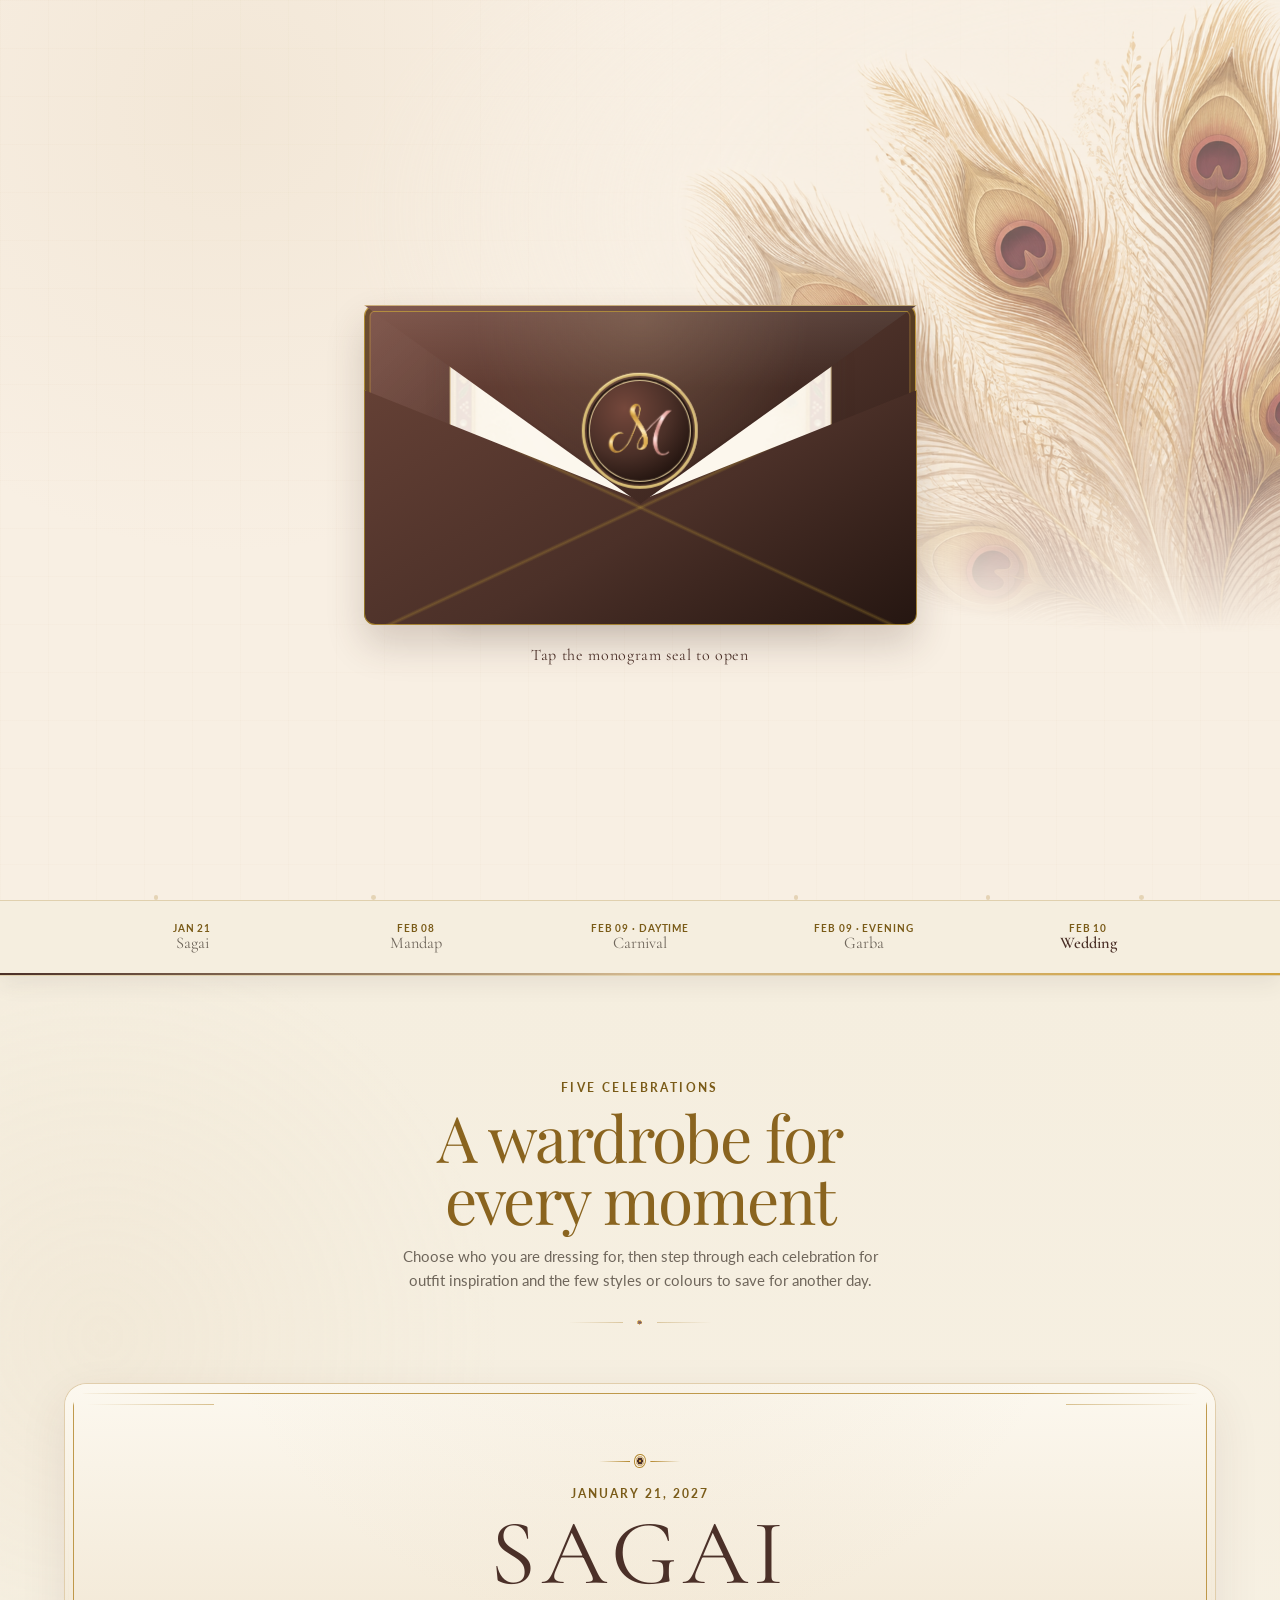
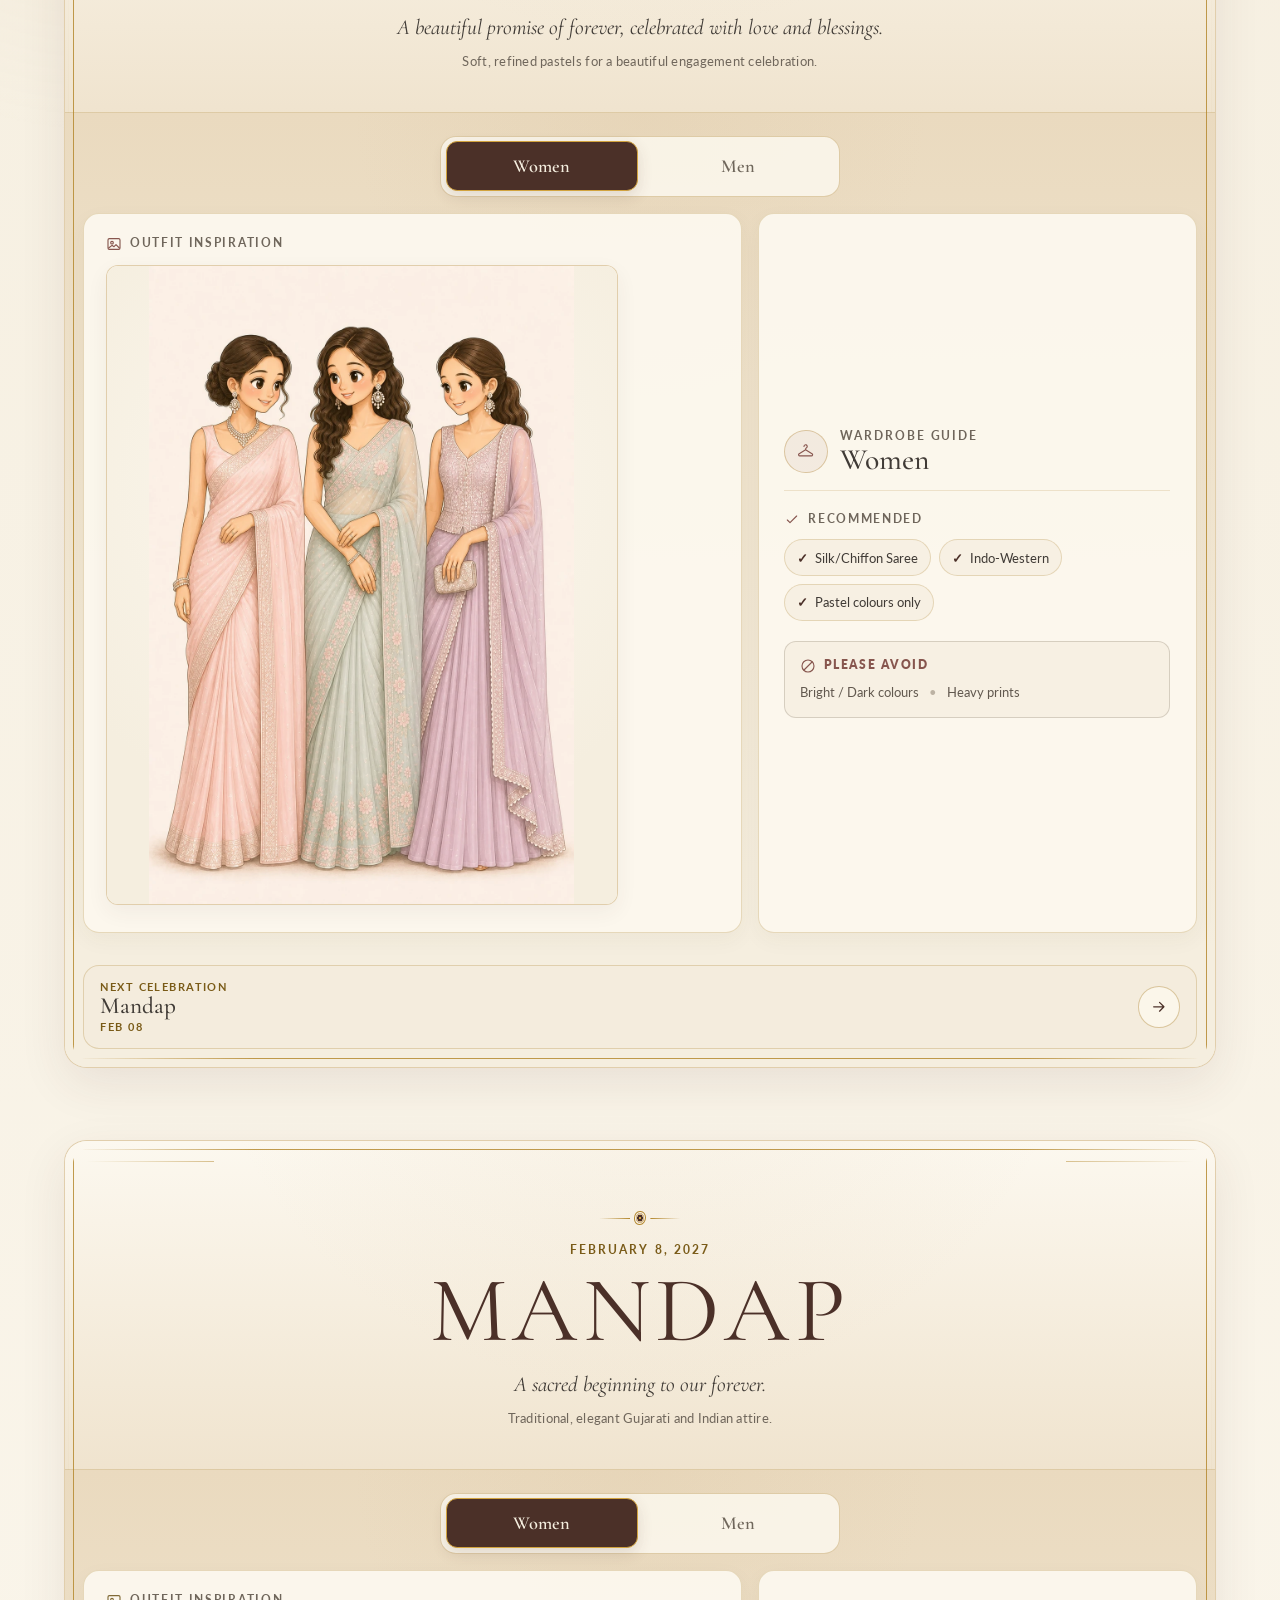
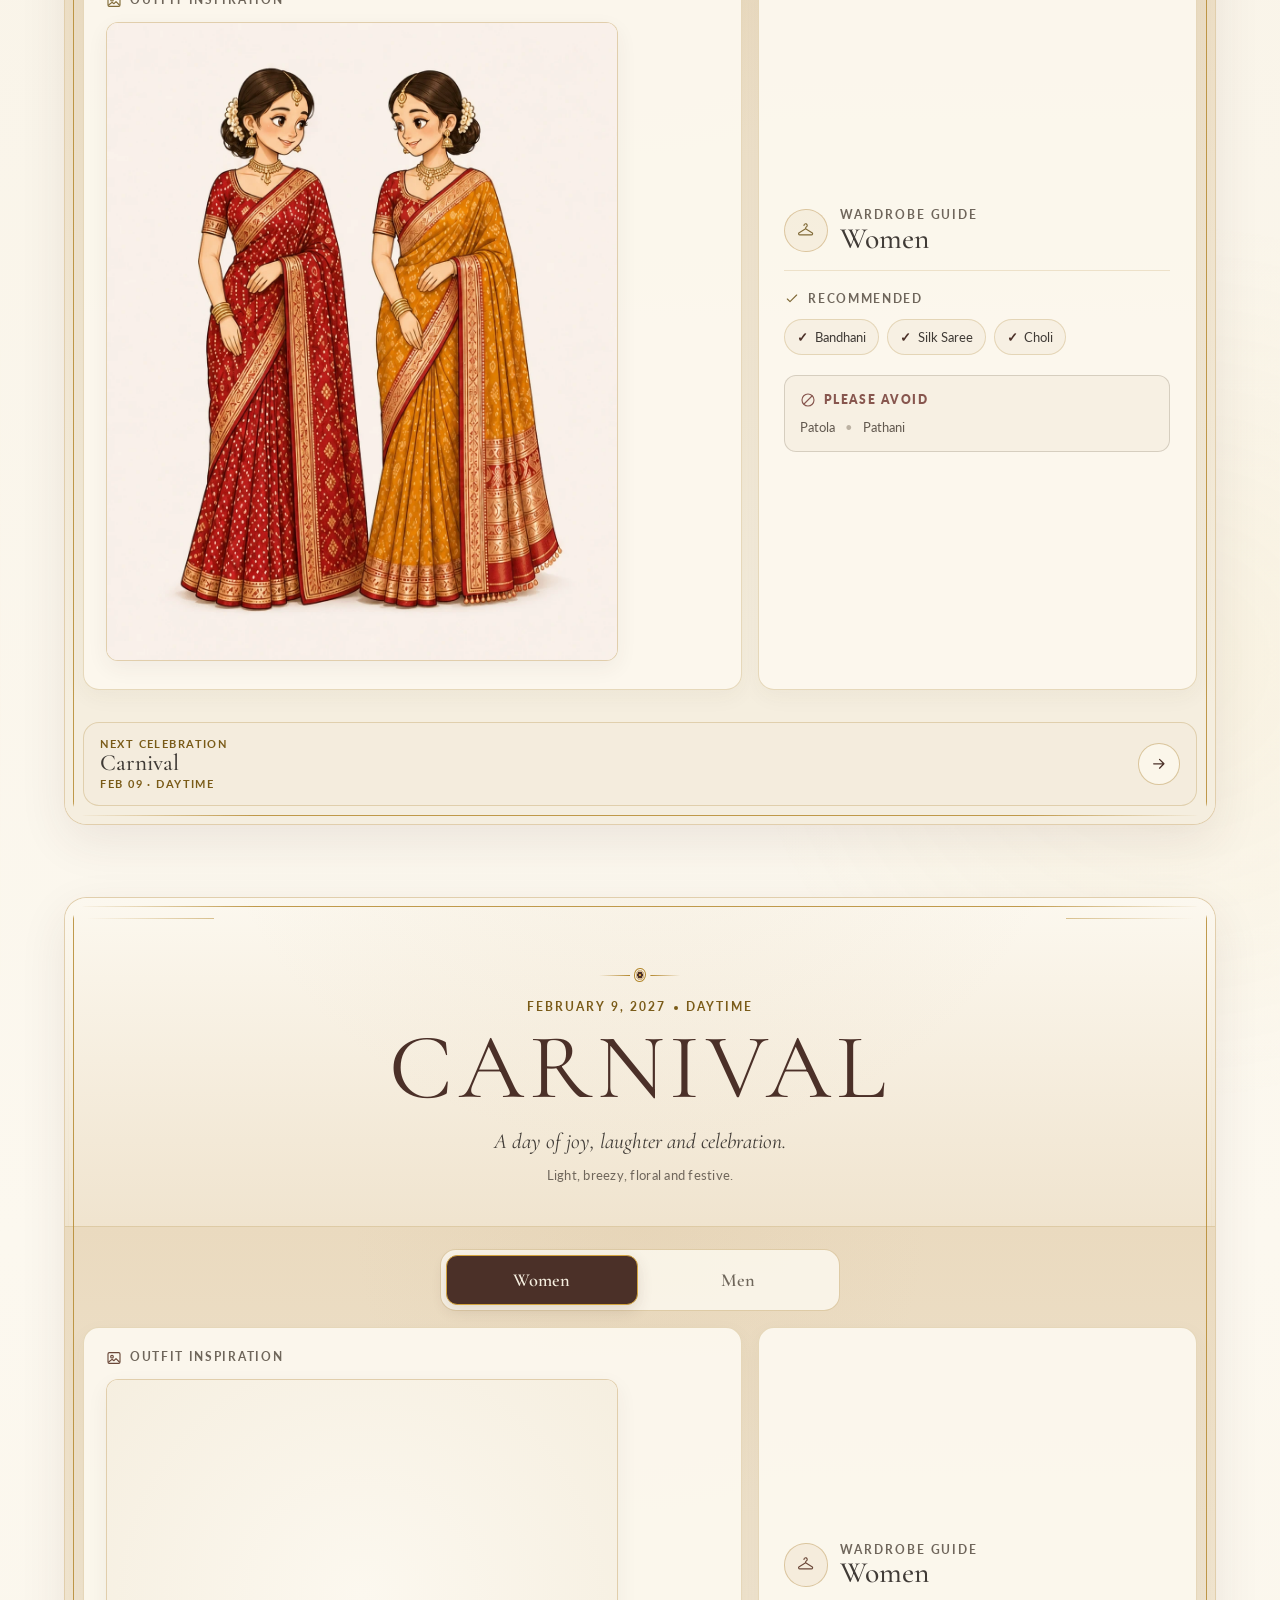
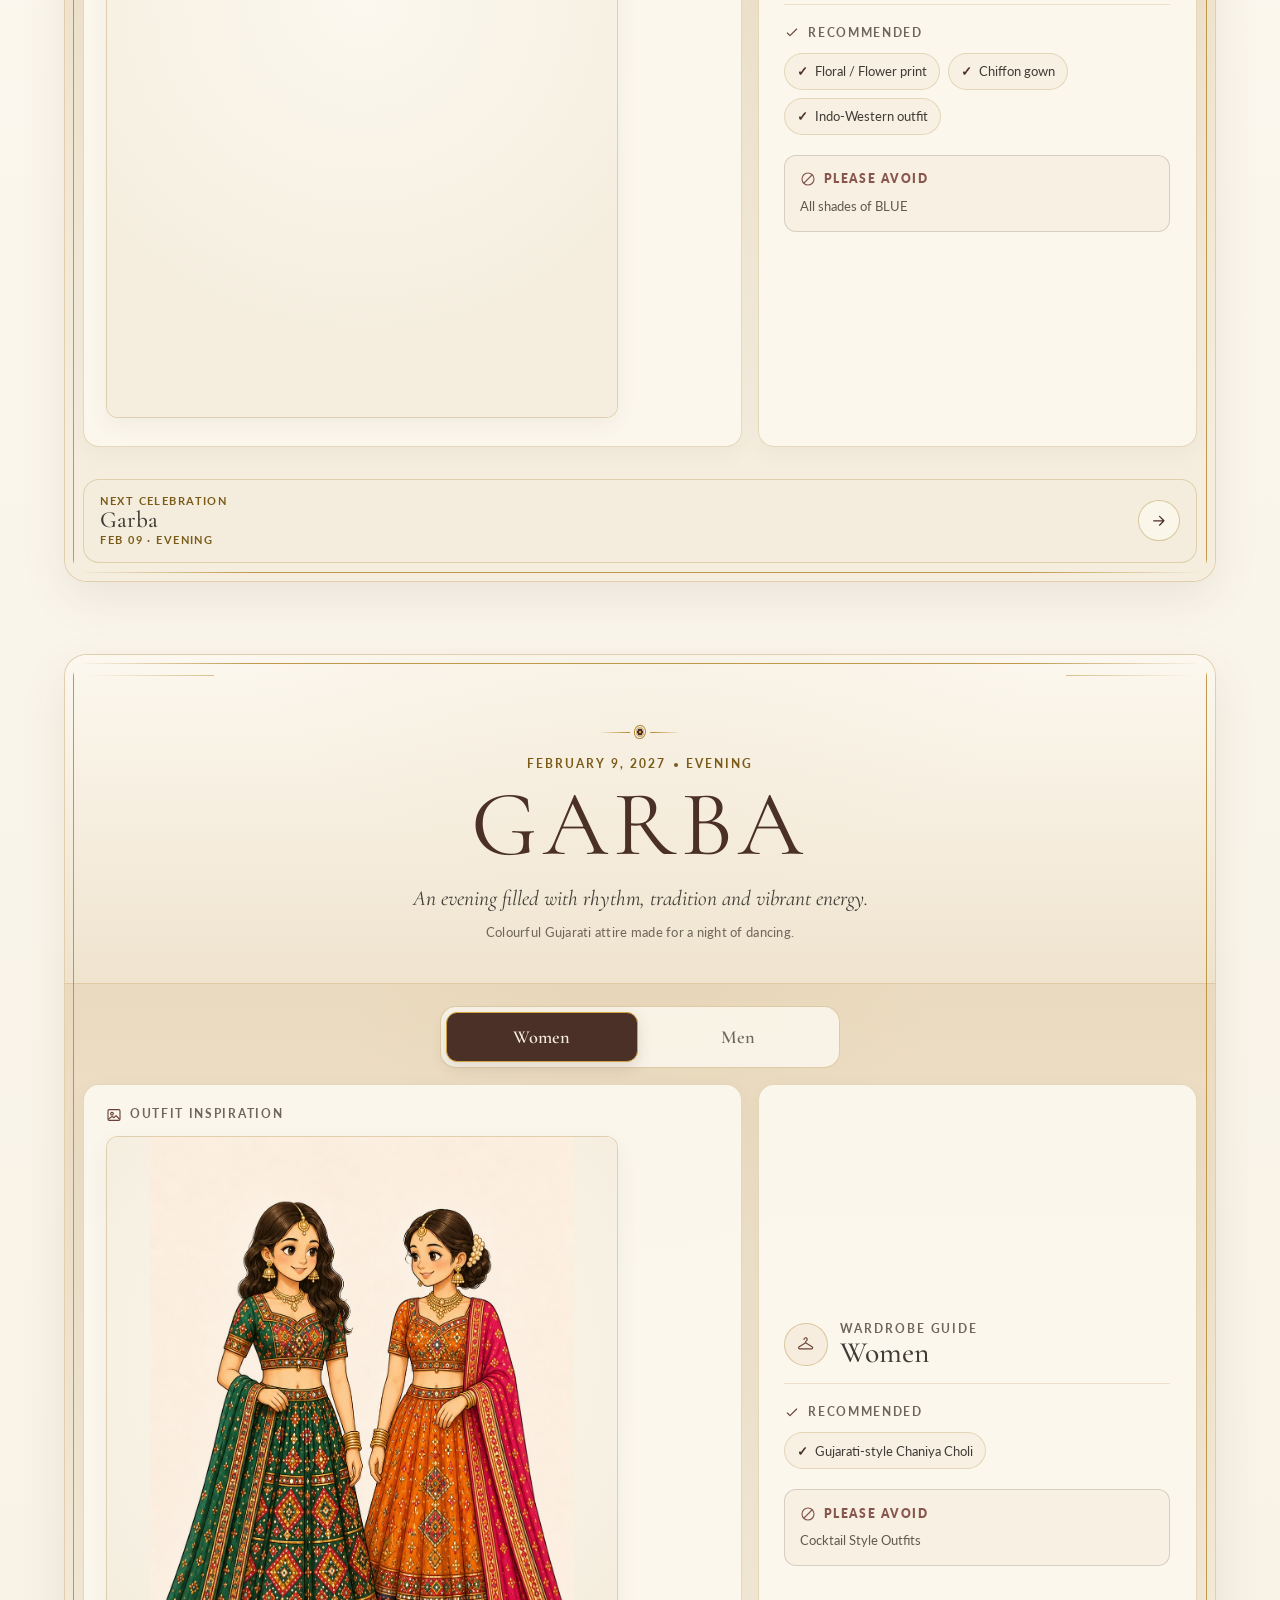
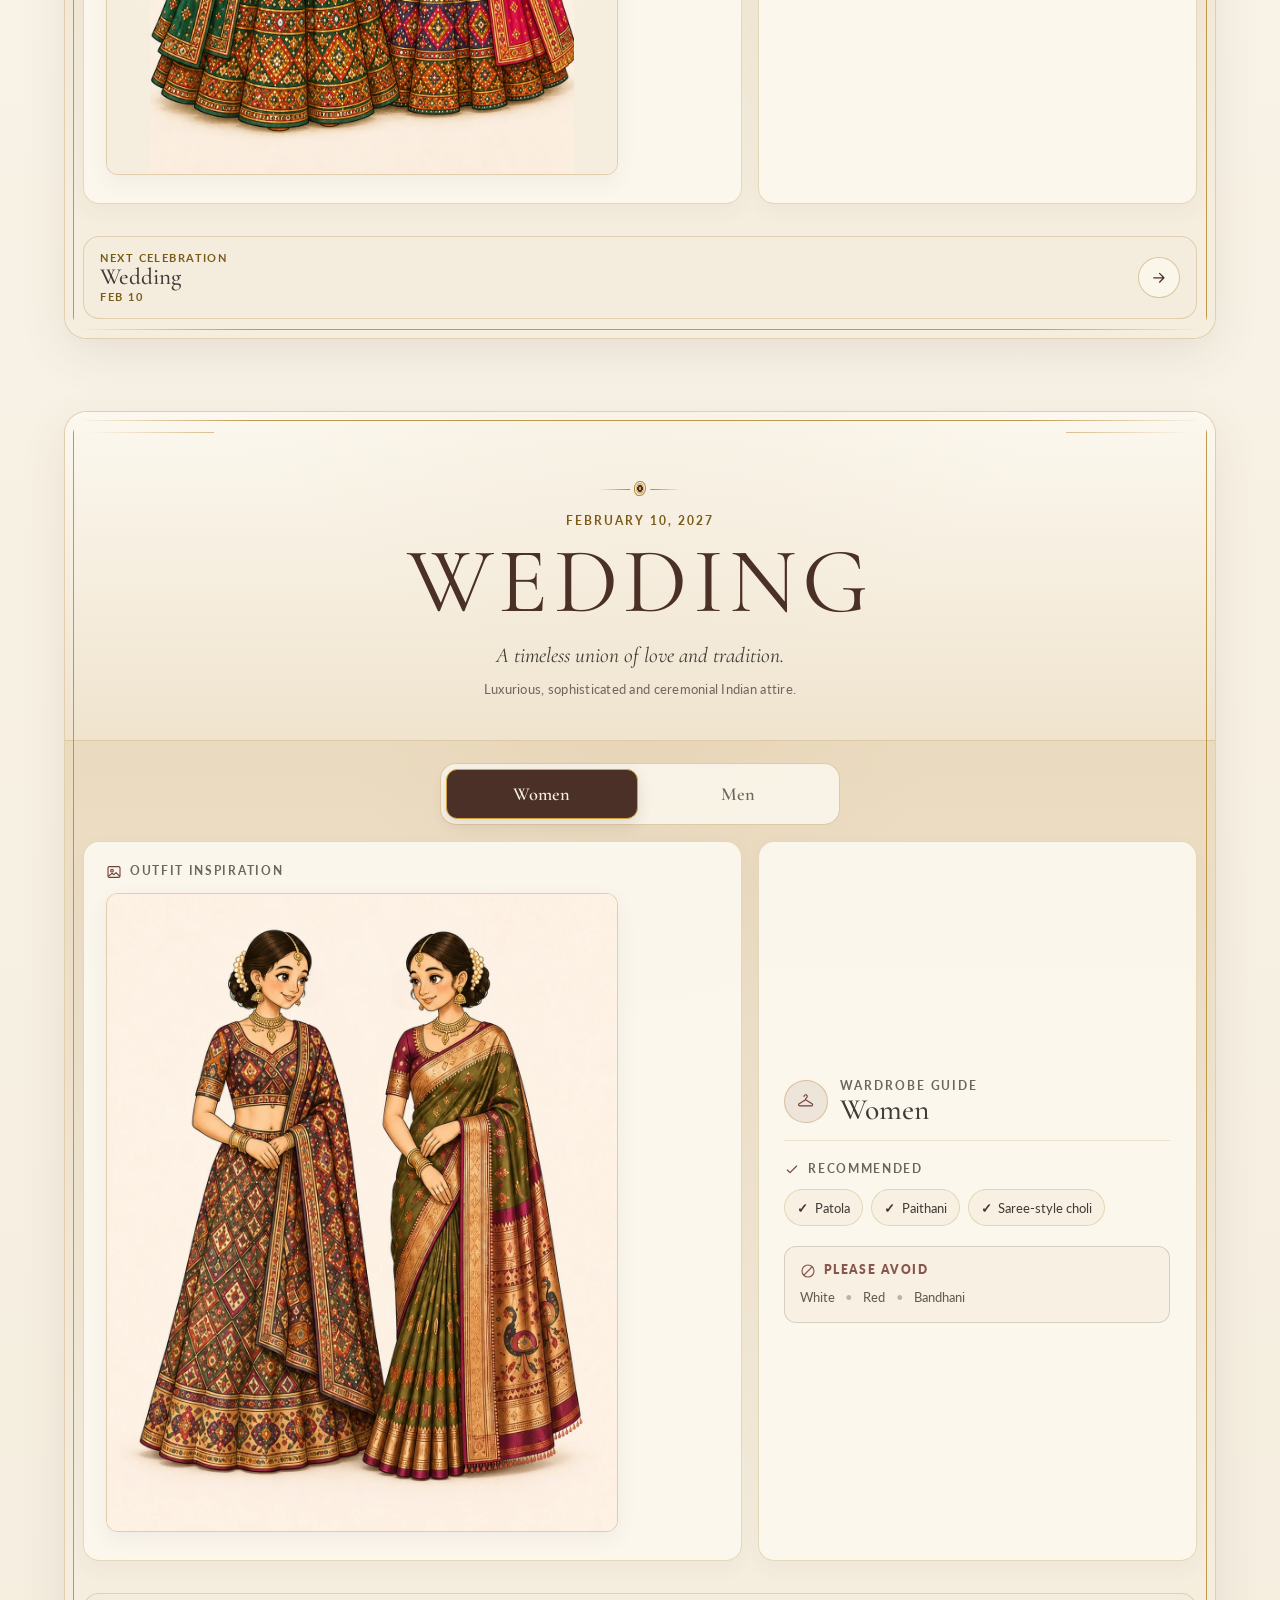
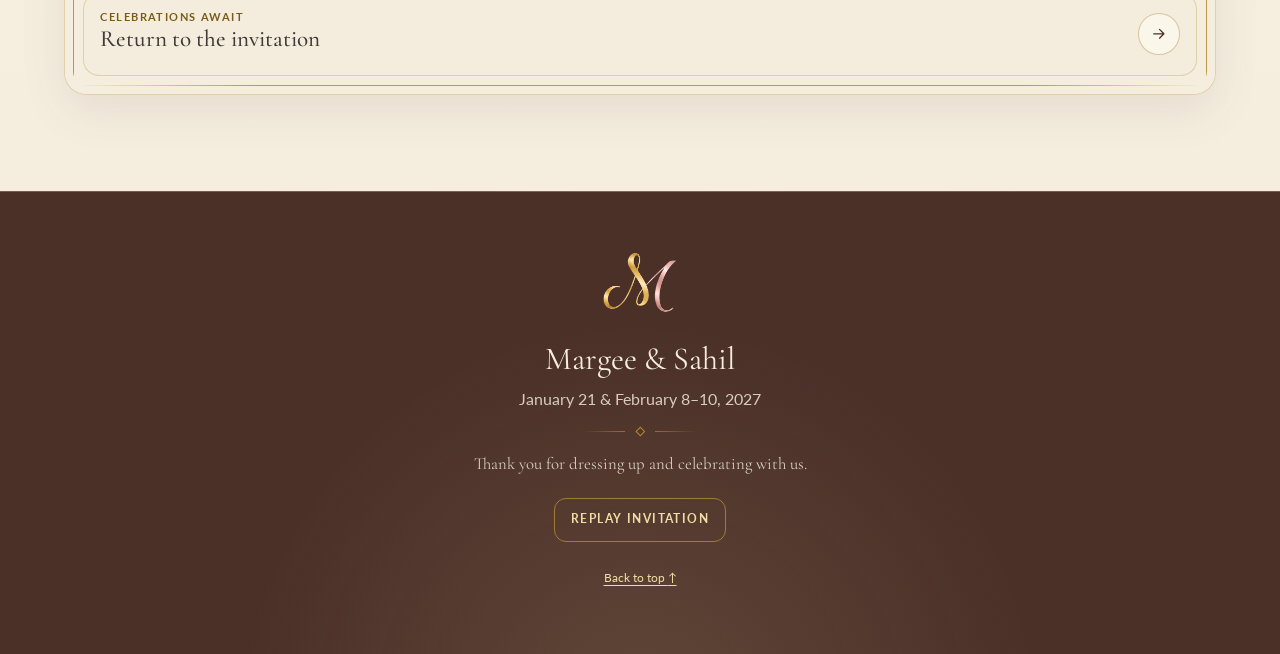
==== index.html @ de8d1583 "Revamp wardrobe with warm peacock theme" ====
<!doctype html>
<html lang="en" data-motion-preference="playing">
  <head>
    <meta charset="utf-8">
    <meta name="viewport" content="width=device-width, initial-scale=1, viewport-fit=cover">
    <meta
      name="description"
      content="Margee and Sahil's wedding wardrobe guide for every celebration."
    >
    <meta name="theme-color" content="#4b3028">
    <meta name="color-scheme" content="light">
    <title>Margee &amp; Sahil's Wedding Wardrobe</title>
    <link rel="canonical" href="https://thesamarstory.com/" data-site-canonical>
    <link rel="icon" type="image/png" href="assets/logo/ms-monogram-transparent.png">
    <link rel="preload" as="image" href="assets/decor/peacock-feather-cluster-bg-v4.png" fetchpriority="high">
    <link rel="preconnect" href="https://fonts.googleapis.com">
    <link rel="preconnect" href="https://fonts.gstatic.com" crossorigin>
    <link
      rel="stylesheet"
      href="https://fonts.googleapis.com/css2?family=Cormorant+Garamond:ital,wght@0,400;0,500;0,600;1,400&amp;family=Italianno&amp;family=Lato:wght@300;400;700&amp;family=Playfair+Display:wght@400;500;600&amp;display=swap"
    >
    <link rel="stylesheet" href="css/styles.css">
    <script src="js/events.js" defer></script>
    <script src="js/motion-packs.js" defer></script>
    <script src="js/invitation.js" defer></script>
    <script src="js/app.js" defer></script>
  </head>
  <body>
    <dialog
      class="invitation"
      data-invitation
      aria-labelledby="invitation-title"
      aria-describedby="invitation-hint"
      hidden
    >
      <div class="invitation__atmosphere" aria-hidden="true">
        <span></span><span></span><span></span><span></span><span></span>
      </div>

      <div class="invitation__stage">
        <h2 class="sr-only" id="invitation-title" tabindex="-1">Margee and Sahil's wedding invitation</h2>

        <div class="kankotri" data-kankotri>
          <div class="kankotri__back" aria-hidden="true"></div>

          <div class="kankotri__card" aria-hidden="true">
            <img
              class="kankotri__monogram"
              src="assets/logo/ms-monogram-transparent.png"
              alt=""
              width="1254"
              height="1254"
              decoding="async"
            >
            <p>Margee &amp; Sahil's</p>
            <strong>Wedding</strong>
            <span>Wardrobe</span>
          </div>

          <div class="kankotri__flap" aria-hidden="true"></div>
          <div class="kankotri__pocket" aria-hidden="true"></div>

          <button
            class="kankotri__seal"
            type="button"
            data-invitation-open
            aria-label="Open Margee and Sahil's wedding invitation"
          >
            <img
              src="assets/logo/ms-monogram-transparent.png"
              alt=""
              width="1254"
              height="1254"
            >
            <span>Open invitation</span>
          </button>
        </div>

        <p class="invitation__hint" id="invitation-hint">Tap the monogram seal to open</p>
      </div>
    </dialog>

    <div class="site-shell" data-site-shell>
      <a class="skip-link" href="#events">Skip to the wardrobe</a>

      <header class="hero" id="top">
        <div class="hero__scenery" aria-hidden="true"></div>
        <div class="hero__veil" aria-hidden="true"></div>
        <div class="hero__frame" aria-hidden="true"></div>
        <div class="hero__ambience" aria-hidden="true">
          <span></span><span></span><span></span><span></span><span></span>
          <span></span><span></span><span></span><span></span><span></span>
        </div>
        <div class="hero__content">
          <img
            class="monogram"
            src="assets/logo/ms-monogram-transparent.png"
            alt="M and S monogram"
            width="1254"
            height="1254"
            decoding="async"
            fetchpriority="high"
          >
          <p class="hero__audience" data-audience-badge>Complete celebration guide</p>
          <p class="eyebrow" data-site-kicker>You're invited to celebrate</p>
          <h1 data-site-title tabindex="-1">
            <span class="hero__title-lead">Margee &amp; Sahil's</span>
            <span class="hero__title-main">Wedding</span>
            <span class="hero__title-script">Wardrobe</span>
          </h1>
          <div class="title-flourish" aria-hidden="true"><span></span></div>
          <p class="hero__intro" data-site-intro>
            We're so excited to celebrate with you. To make getting ready a
            little easier, we've put together a wardrobe guide for each celebration.
          </p>
          <p class="hero__note" data-site-note>
            Come dressed, celebrate, dance and make memories with us.
          </p>
          <a class="button button--primary" href="#events">
            Explore the celebrations
            <svg viewBox="0 0 24 24" aria-hidden="true">
              <path d="M12 5v14M6.5 13.5 12 19l5.5-5.5"></path>
            </svg>
          </a>
        </div>

        <a class="hero__scroll" href="#event-navigation" aria-label="Scroll to event navigation">
          <span></span>
        </a>
      </header>

      <nav class="event-nav" id="event-navigation" aria-label="Wedding events">
        <div class="event-nav__viewport">
          <div class="event-nav__inner" data-event-nav></div>
        </div>
        <div class="event-nav__progress" aria-hidden="true">
          <span data-event-progress></span>
        </div>
      </nav>

      <p class="sr-only" data-attire-status aria-live="polite"></p>

      <main id="events" tabindex="-1">
        <div class="events-intro">
          <p class="eyebrow" data-events-kicker>Five celebrations</p>
          <h2>A wardrobe for every moment</h2>
          <p>
            Choose who you are dressing for, then step through each celebration for
            outfit inspiration and the few styles or colours to save for another day.
          </p>
        </div>

        <div class="events" data-events-root>
          <noscript>
            <p class="empty-state">
              Please enable JavaScript to view the wedding wardrobe guide.
            </p>
          </noscript>
        </div>
      </main>

      <footer class="footer">
        <img
          class="footer__monogram"
          src="assets/logo/ms-monogram-transparent.png"
          alt=""
          width="1254"
          height="1254"
          loading="lazy"
          decoding="async"
        >
        <p class="footer__names" data-footer-names>Margee &amp; Sahil</p>
        <p data-footer-dates>January 21 &amp; February 8–10, 2027</p>
        <div class="title-flourish title-flourish--small" aria-hidden="true"><span></span></div>
        <p class="footer__thanks" data-footer-message>
          Thank you for dressing up and celebrating with us.
        </p>
        <button class="footer__replay" type="button" data-invitation-replay hidden>
          Replay invitation
        </button>
        <a href="#top" class="footer__top">Back to top <span aria-hidden="true">↑</span></a>
      </footer>

      <dialog class="lightbox" data-lightbox aria-label="Outfit image viewer">
        <button class="lightbox__close" type="button" data-lightbox-close aria-label="Close image viewer">
          <svg viewBox="0 0 24 24" aria-hidden="true">
            <path d="m6 6 12 12M18 6 6 18"></path>
          </svg>
        </button>
        <button class="lightbox__nav lightbox__nav--previous" type="button" data-lightbox-previous aria-label="Previous image">
          <svg viewBox="0 0 24 24" aria-hidden="true"><path d="m15 5-7 7 7 7"></path></svg>
        </button>
        <figure class="lightbox__figure">
          <div class="lightbox__image-wrap">
            <img data-lightbox-image alt="">
          </div>
          <figcaption>
            <span data-lightbox-caption></span>
            <span class="lightbox__counter" data-lightbox-counter></span>
          </figcaption>
        </figure>
        <button class="lightbox__nav lightbox__nav--next" type="button" data-lightbox-next aria-label="Next image">
          <svg viewBox="0 0 24 24" aria-hidden="true"><path d="m9 5 7 7-7 7"></path></svg>
        </button>
      </dialog>
    </div>
  </body>
</html>
---- css/styles.css ----
@layer reset, tokens, base, invitation, shell, events, gallery, motion, responsive, theme, accessibility;

@layer tokens {
  :root {
    --ivory: #f5eedf;
    --champagne: #eadabf;
    --warm-gold: #d2a33e;
    --antique-gold: #b4882e;
    --espresso: #4b3028;
    --mahogany: #734038;
    --sand: #d3b991;
    --dusty-rose: #b87d73;

    /* Compatibility names retain the existing component API without a green cast. */
    --deep-teal: var(--espresso);
    --peacock-blue: var(--mahogany);
    --sage: var(--sand);
    --emerald: #6a4134;
    --peacock-turquoise: var(--dusty-rose);
    --taupe: #8d7f6e;
    --warm-charcoal: #403b36;
    --surface: #fcf8ef;
    --gold-heading: #8a641f;
    --gold-text: #7a5b18;

    /* Backward-compatible aliases keep the existing component system intact. */
    --plum-950: #251611;
    --plum-900: #38231b;
    --plum-800: var(--deep-teal);
    --wine-700: #644035;
    --ruby-600: var(--peacock-blue);
    --ivory-50: var(--surface);
    --ivory-100: var(--ivory);
    --ivory-200: var(--champagne);
    --ink-900: var(--warm-charcoal);
    --ink-700: #6f665b;
    --gold-700: var(--gold-text);
    --gold-500: var(--antique-gold);
    --gold-300: #d8bd76;
    --gold-100: #f5e7bd;
    --blush-400: #cda99a;
    --danger-700: #87564e;

    --surface-line: rgba(185, 149, 79, 0.34);
    --surface-line-strong: rgba(185, 149, 79, 0.62);
    --shadow-soft: 0 0.7rem 2rem rgba(64, 59, 54, 0.07);
    --shadow-rich: 0 1rem 3rem rgba(75, 48, 40, 0.09);
    --serif: "Cormorant Garamond", "Iowan Old Style", Palatino, Baskerville, "Times New Roman", serif;
    --display: "Playfair Display", var(--serif);
    --script: "Italianno", "Snell Roundhand", "Segoe Script", cursive;
    --sans: "Lato", Inter, Avenir, "Segoe UI", Helvetica, Arial, sans-serif;
    --page-width: 72rem;
    --rail-height: 4.75rem;
    --radius-xl: 1.4rem;
    --radius-lg: 1rem;
    --radius-md: 0.75rem;
    --event-progress: 0.2;
  }
}

@layer reset {
  *,
  *::before,
  *::after {
    box-sizing: border-box;
  }

  html {
    min-width: 20rem;
    scroll-behavior: smooth;
    scroll-padding-top: calc(var(--rail-height) + 0.8rem);
  }

  body {
    margin: 0;
    min-width: 20rem;
    overflow-x: hidden;
  }

  img,
  svg {
    display: block;
    max-width: 100%;
  }

  button,
  input,
  textarea,
  select {
    color: inherit;
    font: inherit;
  }

  button,
  a {
    -webkit-tap-highlight-color: transparent;
  }

  a {
    color: inherit;
  }

  [hidden] {
    display: none !important;
  }
}

@layer base {
  body {
    color: var(--ink-900);
    background: var(--plum-950);
    font-family: var(--sans);
    font-size: 1rem;
    line-height: 1.55;
    -webkit-font-smoothing: antialiased;
  }

  body.is-invitation-open,
  body.is-lightbox-open {
    overflow: hidden;
  }

  .site-shell {
    min-height: 100vh;
    isolation: isolate;
  }

  .sr-only {
    position: absolute;
    width: 1px;
    height: 1px;
    overflow: hidden;
    padding: 0;
    border: 0;
    margin: -1px;
    clip: rect(0, 0, 0, 0);
    clip-path: inset(50%);
    white-space: nowrap;
  }

  .skip-link {
    position: fixed;
    z-index: 3000;
    top: max(0.75rem, env(safe-area-inset-top));
    left: max(0.75rem, env(safe-area-inset-left));
    padding: 0.75rem 1rem;
    border: 1px solid var(--gold-300);
    border-radius: 999px;
    color: var(--ivory-50);
    background: var(--plum-950);
    font-weight: 700;
    text-decoration: none;
    transform: translateY(-180%);
    transition: transform 180ms ease;
  }

  .skip-link:focus {
    transform: translateY(0);
  }

  .eyebrow {
    margin: 0 0 0.55rem;
    color: var(--gold-700);
    font-size: max(0.72rem, 12px);
    font-weight: 700;
    letter-spacing: 0.2em;
    line-height: 1.4;
    text-transform: uppercase;
  }

  .button {
    display: inline-flex;
    min-height: 3.25rem;
    align-items: center;
    justify-content: center;
    gap: 0.7rem;
    padding: 0.9rem 1.4rem;
    border: 1px solid transparent;
    border-radius: 999px;
    font-size: max(0.72rem, 12px);
    font-weight: 800;
    letter-spacing: 0.13em;
    line-height: 1.2;
    text-decoration: none;
    text-transform: uppercase;
  }

  .button svg {
    width: 1rem;
    fill: none;
    stroke: currentColor;
    stroke-linecap: round;
    stroke-linejoin: round;
    stroke-width: 1.8;
  }

  .button--primary {
    border-color: rgba(255, 239, 189, 0.82);
    color: #3c1425;
    background: linear-gradient(135deg, #ffe6a0, #c69233 78%);
    box-shadow:
      0 0.8rem 2rem rgba(0, 0, 0, 0.34),
      inset 0 1px rgba(255, 255, 255, 0.68);
    transition: transform 180ms ease, box-shadow 180ms ease, filter 180ms ease;
  }

  .button--primary:hover {
    filter: brightness(1.06);
    transform: translateY(-2px);
  }

  .title-flourish {
    display: flex;
    width: min(10rem, 46vw);
    align-items: center;
    gap: 0.7rem;
    margin: 1.35rem auto;
    color: var(--gold-300);
  }

  .title-flourish::before,
  .title-flourish::after {
    height: 1px;
    flex: 1;
    background: linear-gradient(90deg, transparent, currentColor);
    content: "";
    opacity: 0.72;
  }

  .title-flourish::after {
    background: linear-gradient(90deg, currentColor, transparent);
  }

  .title-flourish span {
    width: 0.42rem;
    height: 0.42rem;
    border: 1px solid currentColor;
    transform: rotate(45deg);
  }

  .title-flourish--small {
    width: 7rem;
    margin-block: 1rem;
  }

  .empty-state {
    margin: 2rem auto;
    padding: 2rem;
    border: 1px solid var(--surface-line);
    border-radius: var(--radius-lg);
    color: var(--ink-700);
    background: var(--ivory-100);
    text-align: center;
  }
}

@layer invitation {
  .invitation {
    position: fixed;
    z-index: 2500;
    inset: 0;
    width: 100%;
    max-width: none;
    height: 100vh;
    height: 100dvh;
    max-height: none;
    overflow: hidden;
    padding: 0;
    border: 0;
    margin: 0;
    color: var(--ivory-100);
    background:
      linear-gradient(180deg, rgba(21, 8, 21, 0.05), rgba(21, 8, 21, 0.42)),
      linear-gradient(var(--plum-950), var(--plum-950));
    isolation: isolate;
  }

  .invitation[open] {
    display: grid;
    place-items: center;
  }

  .invitation::backdrop {
    background: transparent;
  }

  .invitation::before {
    position: absolute;
    z-index: -1;
    inset: 0;
    background:
      radial-gradient(circle at 50% 43%, rgba(124, 28, 61, 0.18), transparent 39%),
      linear-gradient(180deg, rgba(21, 8, 21, 0.02), rgba(21, 8, 21, 0.4));
    content: "";
    pointer-events: none;
  }

  .invitation__jasmine {
    position: absolute;
    z-index: 0;
    inset: 0;
    overflow: hidden;
    pointer-events: none;
  }

  .invitation__jasmine img {
    width: 100%;
    height: 100%;
    object-fit: cover;
    transform-origin: 50% 6%;
  }

  html[data-invitation-state="closed"]:not([data-motion-preference="reduced"]) .invitation__jasmine img {
    animation: jasmine-sway 6.5s ease-in-out infinite alternate;
  }

  .invitation__stage {
    position: relative;
    display: grid;
    width: 100%;
    max-height: 100%;
    place-items: center;
    padding:
      max(1rem, env(safe-area-inset-top))
      max(0.75rem, env(safe-area-inset-right))
      max(1rem, env(safe-area-inset-bottom))
      max(0.75rem, env(safe-area-inset-left));
    perspective: 1500px;
    text-align: center;
  }

  .invitation__atmosphere,
  .invitation__atmosphere span {
    position: absolute;
    inset: 0;
    pointer-events: none;
  }

  .invitation__atmosphere span {
    top: auto;
    width: 0.3rem;
    height: 0.3rem;
    border-radius: 50%;
    background: rgba(255, 230, 178, 0.9);
    box-shadow: 0 0 1rem rgba(242, 181, 68, 0.72);
    animation: invitation-mote 8s linear infinite;
  }

  .invitation__atmosphere span:nth-child(1) { left: 12%; animation-delay: -1.2s; }
  .invitation__atmosphere span:nth-child(2) { left: 29%; animation-delay: -5s; animation-duration: 9.2s; }
  .invitation__atmosphere span:nth-child(3) { left: 62%; animation-delay: -3.4s; animation-duration: 8.6s; }
  .invitation__atmosphere span:nth-child(4) { left: 77%; animation-delay: -6.1s; animation-duration: 10.2s; }
  .invitation__atmosphere span:nth-child(5) { left: 89%; animation-delay: -2.4s; animation-duration: 9s; }

  .kankotri {
    position: relative;
    width: min(88vw, 64dvh, 36rem);
    aspect-ratio: 1.42 / 1;
    transform-style: preserve-3d;
  }

  .kankotri__back {
    position: absolute;
    z-index: 1;
    inset: 18% 2% 3%;
    border: 1px solid rgba(232, 197, 110, 0.9);
    border-radius: 0.7rem;
    background:
      linear-gradient(135deg, rgba(255, 255, 255, 0.08), transparent 35%),
      radial-gradient(circle at 50% 0, rgba(242, 181, 68, 0.18), transparent 48%),
      linear-gradient(150deg, #7b1c3d, #4d112d 48%, #280b20);
    box-shadow:
      0 1.8rem 2.8rem rgba(0, 0, 0, 0.4),
      inset 0 0 0 0.28rem rgba(76, 28, 45, 0.72),
      inset 0 0 0 0.36rem rgba(232, 197, 110, 0.48);
  }

  .kankotri__card {
    position: absolute;
    z-index: 2;
    top: 17%;
    left: 14%;
    display: grid;
    width: 72%;
    height: 78%;
    align-content: center;
    justify-items: center;
    padding: 9% 8%;
    border: 1px solid rgba(232, 197, 110, 0.88);
    border-radius: 0.45rem;
    color: #5d2134;
    background:
      linear-gradient(rgba(255, 250, 240, 0.78), rgba(255, 250, 240, 0.78)),
      url("../assets/invitation/kankotri-card.webp") center / cover no-repeat;
    box-shadow: 0 0.8rem 2rem rgba(15, 5, 12, 0.3);
    transform: translateY(0) scale(0.92);
    transform-origin: center bottom;
    will-change: transform, opacity;
  }

  .kankotri__monogram {
    width: clamp(4rem, 17vw, 7.1rem);
    height: auto;
    margin-bottom: 0.15rem;
    aspect-ratio: 1;
    object-fit: contain;
  }

  .kankotri__card p {
    margin: 0;
    font-family: var(--serif);
    font-size: clamp(0.7rem, 2.8vw, 1.1rem);
    letter-spacing: 0.12em;
  }

  .kankotri__card strong {
    margin-top: 0.1rem;
    font-family: var(--serif);
    font-size: clamp(1.3rem, 5.8vw, 2.65rem);
    font-weight: 400;
    letter-spacing: 0.15em;
    line-height: 1;
    text-transform: uppercase;
  }

  .kankotri__card > span {
    color: var(--blush-400);
    font-family: var(--script);
    font-size: clamp(2.15rem, 9vw, 4.4rem);
    line-height: 0.9;
  }

  .kankotri__card > * {
    opacity: 0;
    transform: translateY(0.35rem);
  }

  html[data-invitation-state="opening"] .kankotri__card > * {
    opacity: 1;
    transform: none;
    transition: opacity 460ms ease 700ms, transform 460ms ease 700ms;
  }

  /*
   * Resilient CSS opening sequence for browsers without Web Animations.
   * invitation.js suppresses these declarations while its synchronized WAAPI
   * timeline is active, so both implementations share the same state without
   * competing for transforms.
   */
  html[data-invitation-state="opening"] .kankotri__flap {
    animation: invitation-flap-fallback 900ms cubic-bezier(0.22, 0.68, 0.2, 1) 160ms forwards;
  }

  html[data-invitation-state="opening"] .kankotri__card {
    animation: invitation-card-fallback 1.55s cubic-bezier(0.18, 0.72, 0.2, 1) 620ms forwards;
  }

  html[data-invitation-state="opening"] .kankotri__pocket {
    animation: invitation-pocket-fallback 1.12s ease 1.35s forwards;
  }

  html[data-invitation-state="opening"] .kankotri__seal {
    animation: invitation-seal-exit-fallback 240ms ease-out forwards;
  }

  html[data-invitation-state="opening"] .kankotri {
    animation: invitation-envelope-exit-fallback 700ms cubic-bezier(0.4, 0, 0.2, 1) 2.88s forwards;
  }

  html[data-invitation-state="opening"] .invitation {
    animation: invitation-dialog-exit-fallback 700ms cubic-bezier(0.4, 0, 0.2, 1) 3s forwards;
  }

  .kankotri__flap {
    position: absolute;
    z-index: 5;
    top: 18%;
    left: 2%;
    width: 96%;
    height: 49%;
    clip-path: polygon(0 0, 100% 0, 50% 100%);
    background:
      linear-gradient(180deg, rgba(255, 255, 255, 0.08), transparent 42%),
      linear-gradient(145deg, #861a3f, #4a1029 55%, #2b0c22);
    box-shadow: inset 0 1px rgba(255, 225, 156, 0.7);
    transform: rotateX(0deg);
    transform-origin: 50% 0;
    backface-visibility: hidden;
    will-change: transform;
  }

  .kankotri__flap::after {
    position: absolute;
    inset: 0.35rem;
    clip-path: inherit;
    border-top: 1px solid rgba(232, 197, 110, 0.74);
    background: radial-gradient(circle at 50% 5%, rgba(242, 181, 68, 0.14), transparent 52%);
    content: "";
  }

  .kankotri__pocket {
    position: absolute;
    z-index: 4;
    right: 2%;
    bottom: 3%;
    left: 2%;
    height: 58%;
    overflow: hidden;
    border: 1px solid rgba(232, 197, 110, 0.78);
    border-radius: 0 0 0.7rem 0.7rem;
    background:
      linear-gradient(155deg, transparent 49.4%, rgba(232, 197, 110, 0.32) 50%, transparent 50.6%),
      linear-gradient(25deg, transparent 49.4%, rgba(232, 197, 110, 0.32) 50%, transparent 50.6%),
      linear-gradient(150deg, #741737, #4a1029 54%, #310d22);
    clip-path: polygon(0 0, 50% 47%, 100% 0, 100% 100%, 0 100%);
    will-change: transform, opacity;
  }

  .kankotri__seal {
    position: absolute;
    z-index: 7;
    top: 49%;
    left: 50%;
    display: grid;
    width: clamp(4.7rem, 18vw, 6.4rem);
    height: clamp(4.7rem, 18vw, 6.4rem);
    padding: 0.5rem;
    border: 1px solid rgba(255, 229, 168, 0.88);
    border-radius: 50%;
    place-items: center;
    color: var(--ivory-100);
    background: radial-gradient(circle at 35% 28%, #b93a59, #7c173a 42%, #4a1029 76%);
    box-shadow:
      0 0 0 0.3rem rgba(74, 16, 41, 0.68),
      0 0 0 0.38rem rgba(232, 197, 110, 0.5),
      0 0.85rem 1.6rem rgba(16, 4, 12, 0.42);
    cursor: pointer;
    transform: translate(-50%, -50%);
    isolation: isolate;
    animation: invitation-seal-pulse 3s ease-in-out infinite;
  }

  .kankotri__seal::before,
  .kankotri__seal::after {
    position: absolute;
    border-radius: 50%;
    content: "";
    pointer-events: none;
  }

  .kankotri__seal::before {
    z-index: 0;
    inset: -0.48rem;
    border: 1px solid transparent;
    border-top-color: rgba(255, 226, 150, 0.95);
    border-right-color: rgba(255, 226, 150, 0.38);
    animation: seal-ring-shimmer 4.2s linear infinite;
  }

  .kankotri__seal::after {
    z-index: 2;
    inset: 0.36rem;
    background: linear-gradient(115deg, transparent 28%, rgba(255, 245, 205, 0.58) 47%, transparent 64%);
    opacity: 0;
    animation: seal-face-shimmer 3.6s ease-in-out infinite;
  }

  .kankotri__seal img {
    position: relative;
    z-index: 1;
    width: 82%;
    height: auto;
    aspect-ratio: 1;
    object-fit: contain;
  }

  .kankotri__seal span {
    position: absolute;
    width: 1px;
    height: 1px;
    overflow: hidden;
    clip: rect(0, 0, 0, 0);
    clip-path: inset(50%);
    white-space: nowrap;
  }

  .invitation__hint {
    margin: 0.35rem 0 0;
    color: rgba(255, 247, 232, 0.88);
    font-family: var(--serif);
    font-size: clamp(0.86rem, 3vw, 1rem);
    letter-spacing: 0.04em;
    text-shadow: 0 2px 10px rgba(0, 0, 0, 0.82);
  }

  html[data-invitation-state="opening"] .invitation__hint {
    opacity: 0;
    pointer-events: none;
    transition: opacity 180ms ease;
  }

  @keyframes invitation-flap-fallback {
    0% { z-index: 5; transform: rotateX(0deg); }
    49% { z-index: 5; transform: rotateX(90deg); }
    50%, 100% { z-index: 1; transform: rotateX(178deg); }
  }

  @keyframes invitation-card-fallback {
    0% { opacity: 1; transform: translateY(0) scale(0.92); }
    72%, 100% { opacity: 1; transform: translateY(-104%) scale(1); }
  }

  @keyframes invitation-pocket-fallback {
    0% { opacity: 1; transform: translateY(0); }
    100% { opacity: 0.86; transform: translateY(0.7rem); }
  }

  @keyframes invitation-seal-exit-fallback {
    from { opacity: 1; transform: translate(-50%, -50%) scale(1); }
    to { opacity: 0; transform: translate(-50%, -50%) scale(0.82); }
  }

  @keyframes invitation-envelope-exit-fallback {
    from { opacity: 1; transform: translateY(0) scale(1); }
    to { opacity: 0; transform: translateY(-2.5vh) scale(1.018); }
  }

  @keyframes invitation-dialog-exit-fallback {
    from { opacity: 1; }
    to { opacity: 0; }
  }
}

@layer shell {
  .hero {
    position: relative;
    display: grid;
    min-height: 100vh;
    min-height: 100svh;
    place-items: center;
    overflow: hidden;
    padding:
      max(4.5rem, env(safe-area-inset-top))
      1.15rem
      max(6.2rem, env(safe-area-inset-bottom));
    color: var(--ivory-100);
    background: var(--plum-950);
    isolation: isolate;
  }

  .hero__scenery,
  .hero__veil,
  .hero__frame,
  .hero__ambience,
  .hero__flames,
  .hero__jasmine-layer {
    position: absolute;
    inset: 0;
    pointer-events: none;
  }

  .hero__scenery {
    z-index: -4;
    background:
      linear-gradient(180deg, rgba(21, 8, 21, 0.08), rgba(21, 8, 21, 0.38)),
      linear-gradient(var(--plum-950), var(--plum-950));
  }

  .hero__veil {
    z-index: -3;
    background:
      radial-gradient(circle at 50% 43%, rgba(111, 20, 57, 0.1), rgba(21, 8, 21, 0.1) 38%, rgba(21, 8, 21, 0.52) 100%),
      linear-gradient(180deg, rgba(21, 8, 21, 0.02), rgba(21, 8, 21, 0.3));
  }

  .hero__frame {
    z-index: 1;
    inset: 0.7rem;
    border: 1px solid rgba(232, 197, 110, 0.54);
    box-shadow: inset 0 0 2.6rem rgba(242, 181, 68, 0.05);
  }

  .hero__frame::before,
  .hero__frame::after {
    position: absolute;
    width: 2.5rem;
    height: 2.5rem;
    border-color: var(--gold-300);
    content: "";
    opacity: 0.68;
  }

  .hero__frame::before {
    top: 0.35rem;
    left: 0.35rem;
    border-top: 1px solid;
    border-left: 1px solid;
  }

  .hero__frame::after {
    right: 0.35rem;
    bottom: 0.35rem;
    border-right: 1px solid;
    border-bottom: 1px solid;
  }

  .hero__content {
    position: relative;
    z-index: 4;
    width: min(100%, 39rem);
    margin: auto;
    text-align: center;
  }

  .monogram {
    width: clamp(6.5rem, 25vw, 9.2rem);
    height: clamp(6.5rem, 25vw, 9.2rem);
    aspect-ratio: 1;
    margin: 0 auto 0.55rem;
    padding: clamp(0.55rem, 2.2vw, 0.82rem);
    border: 1px solid rgba(255, 226, 150, 0.86);
    border-radius: 50%;
    object-fit: contain;
    background:
      radial-gradient(circle at 38% 30%, rgba(132, 31, 66, 0.98), rgba(48, 10, 35, 0.98) 67%, rgba(21, 8, 21, 0.99));
    box-shadow:
      0 0 0 0.22rem rgba(33, 9, 27, 0.78),
      0 0 0 0.3rem rgba(232, 197, 110, 0.52),
      0 0.9rem 2.2rem rgba(0, 0, 0, 0.48),
      0 0 2rem rgba(242, 181, 68, 0.2);
    transform-origin: center;
  }

  .hero__audience {
    display: inline-flex;
    min-height: 1.85rem;
    align-items: center;
    justify-content: center;
    margin: 0 0 0.8rem;
    padding: 0.35rem 0.8rem;
    border: 1px solid rgba(232, 197, 110, 0.48);
    border-radius: 999px;
    color: #ffe8a5;
    background: rgba(21, 8, 21, 0.58);
    box-shadow: 0 0.5rem 1.6rem rgba(0, 0, 0, 0.2);
    font-size: max(0.67rem, 11px);
    font-weight: 700;
    letter-spacing: 0.13em;
    line-height: 1;
    text-transform: uppercase;
  }

  .hero .eyebrow {
    margin-bottom: 0.55rem;
    color: var(--gold-300);
    text-shadow: 0 2px 12px rgba(0, 0, 0, 0.72);
  }

  .hero h1 {
    margin: 0;
    font-family: var(--serif);
    font-weight: 400;
    text-wrap: balance;
  }

  .hero__title-lead {
    display: block;
    margin-bottom: 0.45rem;
    color: #f1d3ca;
    font-size: clamp(0.82rem, 3vw, 1rem);
    font-weight: 600;
    letter-spacing: 0.2em;
    line-height: 1.4;
    text-shadow: 0 2px 14px rgba(0, 0, 0, 0.72);
    text-transform: uppercase;
  }

  .hero__title-main {
    display: block;
    color: var(--ivory-100);
    font-size: clamp(2.55rem, 11.5vw, 5.4rem);
    letter-spacing: 0.075em;
    line-height: 0.94;
    text-shadow: 0 3px 20px rgba(0, 0, 0, 0.68);
    text-transform: uppercase;
    white-space: nowrap;
  }

  .hero__title-script {
    display: block;
    margin-top: 0.04em;
    color: #edbbb4;
    font-family: var(--script);
    font-size: clamp(3.6rem, 15vw, 7rem);
    letter-spacing: 0;
    line-height: 0.82;
    text-shadow: 0 3px 18px rgba(0, 0, 0, 0.7);
    white-space: nowrap;
  }

  .hero__intro {
    max-width: 36rem;
    margin: 0 auto;
    color: rgba(255, 247, 232, 0.94);
    font-family: var(--serif);
    font-size: clamp(1.06rem, 3.7vw, 1.3rem);
    line-height: 1.48;
    text-shadow: 0 2px 12px rgba(0, 0, 0, 0.82);
    text-wrap: balance;
  }

  .hero__note {
    margin: 0.8rem auto 1.55rem;
    color: rgba(255, 247, 232, 0.82);
    font-size: max(0.78rem, 12px);
    font-weight: 600;
    letter-spacing: 0.055em;
    text-shadow: 0 2px 12px rgba(0, 0, 0, 0.8);
  }

  .hero__scroll {
    position: absolute;
    z-index: 5;
    bottom: max(1.45rem, env(safe-area-inset-bottom));
    left: 50%;
    display: grid;
    width: 1.65rem;
    height: 2.65rem;
    border: 1px solid rgba(232, 197, 110, 0.65);
    border-radius: 999px;
    place-items: start center;
    transform: translateX(-50%);
  }

  .hero__scroll span {
    width: 3px;
    height: 3px;
    margin-top: 0.52rem;
    border-radius: 50%;
    background: var(--gold-300);
  }

  .hero__ambience {
    z-index: 2;
    overflow: hidden;
  }

  .hero__ambience span {
    --dust-size: 0.18rem;
    --dust-duration: 10s;
    --dust-delay: 0s;
    position: absolute;
    bottom: -4%;
    left: 50%;
    width: var(--dust-size);
    height: var(--dust-size);
    border-radius: 50%;
    background: rgba(255, 227, 157, 0.92);
    box-shadow: 0 0 0.8rem rgba(242, 181, 68, 0.72);
    opacity: 0;
  }

  .hero__ambience span:nth-child(1) { left: 7%; --dust-size: 0.14rem; --dust-duration: 9s; --dust-delay: -2s; }
  .hero__ambience span:nth-child(2) { left: 16%; --dust-size: 0.22rem; --dust-duration: 12s; --dust-delay: -7s; }
  .hero__ambience span:nth-child(3) { left: 27%; --dust-size: 0.12rem; --dust-duration: 9.5s; --dust-delay: -4s; }
  .hero__ambience span:nth-child(4) { left: 38%; --dust-size: 0.18rem; --dust-duration: 13s; --dust-delay: -9s; }
  .hero__ambience span:nth-child(5) { left: 47%; --dust-size: 0.11rem; --dust-duration: 10s; --dust-delay: -3s; }
  .hero__ambience span:nth-child(6) { left: 58%; --dust-size: 0.2rem; --dust-duration: 11.5s; --dust-delay: -6s; }
  .hero__ambience span:nth-child(7) { left: 68%; --dust-size: 0.13rem; --dust-duration: 10.2s; --dust-delay: -1.5s; }
  .hero__ambience span:nth-child(8) { left: 77%; --dust-size: 0.22rem; --dust-duration: 13.5s; --dust-delay: -9.8s; }
  .hero__ambience span:nth-child(9) { left: 87%; --dust-size: 0.12rem; --dust-duration: 10.5s; --dust-delay: -5.4s; }
  .hero__ambience span:nth-child(10) { left: 94%; --dust-size: 0.17rem; --dust-duration: 12s; --dust-delay: -2.7s; }

  .hero__flames {
    z-index: 3;
  }

  .hero__flame {
    position: absolute;
    bottom: 8.1%;
    width: 0.68rem;
    height: 1.45rem;
    border-radius: 56% 44% 58% 42% / 68% 62% 38% 32%;
    background:
      radial-gradient(ellipse at 50% 72%, #fff4be 0 18%, #ffcf56 32%, #f47c24 64%, transparent 69%);
    filter: drop-shadow(0 0 0.38rem rgba(255, 171, 50, 0.92));
    opacity: 0.86;
    transform: translateX(-50%) rotate(4deg);
    transform-origin: 50% 100%;
  }

  .hero__flame i {
    position: absolute;
    right: 28%;
    bottom: 14%;
    left: 28%;
    height: 42%;
    border-radius: 50% 50% 45% 45%;
    background: rgba(255, 255, 225, 0.9);
    content: "";
  }

  .hero__flame--left {
    left: calc(50% - 18svh);
  }

  .hero__flame--right {
    left: calc(50% + 18svh);
    animation-delay: -0.9s;
  }

  .hero__jasmine-layer {
    z-index: 3;
    overflow: hidden;
  }

  .hero__jasmine-layer img {
    width: 100%;
    height: 100%;
    object-fit: cover;
    transform-origin: 50% 6%;
  }

  .event-nav {
    position: sticky;
    z-index: 80;
    top: 0;
    min-height: var(--rail-height);
    border-block: 1px solid rgba(232, 197, 110, 0.24);
    color: var(--ivory-100);
    background: var(--plum-950);
    box-shadow: 0 0.7rem 2rem rgba(12, 3, 10, 0.28);
  }

  .event-nav__viewport {
    max-width: var(--page-width);
    margin: auto;
    overflow-x: auto;
    scrollbar-width: none;
  }

  .event-nav__viewport::-webkit-scrollbar {
    display: none;
  }

  .event-nav__inner {
    display: grid;
    min-width: max-content;
    grid-auto-columns: minmax(7.4rem, 1fr);
    grid-auto-flow: column;
    padding-inline: 0.65rem;
  }

  .event-nav__link {
    position: relative;
    display: grid;
    min-height: calc(var(--rail-height) - 0.2rem);
    align-content: center;
    gap: 0.03rem;
    padding: 0.55rem 0.8rem;
    border-radius: 999px;
    color: rgba(255, 247, 232, 0.68);
    text-align: center;
    text-decoration: none;
    white-space: nowrap;
    isolation: isolate;
  }

  .event-nav__link::before {
    position: absolute;
    z-index: -1;
    inset: 0.48rem 0.18rem;
    border: 1px solid rgba(232, 197, 110, 0.16);
    border-radius: inherit;
    background: radial-gradient(ellipse, rgba(242, 181, 68, 0.24), transparent 72%);
    content: "";
    opacity: 0;
    transform: scale(0.86);
  }

  .event-nav__date {
    color: var(--gold-300);
    font-size: max(0.62rem, 10px);
    font-weight: 700;
    letter-spacing: 0.09em;
    line-height: 1.2;
    text-transform: uppercase;
  }

  .event-nav__name {
    font-family: var(--serif);
    font-size: 1.02rem;
    line-height: 1.15;
  }

  .event-nav__link.is-active {
    color: var(--ivory-50);
    text-shadow: 0 0 1.15rem rgba(242, 181, 68, 0.7);
  }

  .event-nav__progress {
    position: absolute;
    right: 0;
    bottom: 0;
    left: 0;
    height: 2px;
    overflow: hidden;
    background: rgba(232, 197, 110, 0.12);
  }

  .event-nav__progress span {
    display: block;
    width: 100%;
    height: 100%;
    background: linear-gradient(90deg, #8d2547, #e8c56e, #fff0b8);
    box-shadow: 0 0 0.8rem rgba(242, 181, 68, 0.56);
    transform: scaleX(var(--event-progress));
    transform-origin: left;
    transition: transform 420ms cubic-bezier(0.2, 0.72, 0.22, 1);
  }

}

@layer events {
  main {
    position: relative;
    overflow: hidden;
    background:
      radial-gradient(circle at 8% 4%, rgba(123, 28, 61, 0.3), transparent 23rem),
      radial-gradient(circle at 92% 38%, rgba(184, 137, 50, 0.16), transparent 29rem),
      linear-gradient(180deg, #250c20, var(--plum-950) 38rem);
  }

  main::before {
    position: absolute;
    inset: 0;
    background-image:
      linear-gradient(30deg, rgba(232, 197, 110, 0.025) 12%, transparent 12.5%, transparent 87%, rgba(232, 197, 110, 0.025) 87.5%),
      linear-gradient(150deg, rgba(232, 197, 110, 0.025) 12%, transparent 12.5%, transparent 87%, rgba(232, 197, 110, 0.025) 87.5%);
    background-size: 2.2rem 3.8rem;
    content: "";
    pointer-events: none;
  }

  .events-intro {
    position: relative;
    z-index: 1;
    width: min(100% - 2rem, 43rem);
    margin: 0 auto;
    padding: 5rem 0 2.7rem;
    color: rgba(255, 247, 232, 0.84);
    text-align: center;
  }

  .events-intro .eyebrow {
    color: var(--gold-300);
  }

  .events-intro h2 {
    margin: 0 0 0.9rem;
    color: var(--ivory-100);
    font-family: var(--serif);
    font-size: clamp(2.3rem, 9vw, 4rem);
    font-weight: 400;
    letter-spacing: -0.025em;
    line-height: 0.98;
    text-wrap: balance;
  }

  .events-intro > p:last-child {
    margin: 0;
    font-size: 0.94rem;
    text-wrap: balance;
  }

  .events {
    position: relative;
    z-index: 1;
    display: grid;
    width: min(calc(100% - 1rem), var(--page-width));
    gap: clamp(2.4rem, 6vw, 4.5rem);
    margin: 0 auto;
    padding-bottom: 6rem;
  }

  .event-card {
    --event-accent: #77541c;
    --event-soft: rgba(119, 84, 28, 0.1);
    --event-jewel: #481229;
    --event-jewel-start: #701a3b;
    --event-bright: #efcf85;
    position: relative;
    scroll-margin-top: 0.65rem;
    overflow: hidden;
    border: 1px solid rgba(232, 197, 110, 0.68);
    border-radius: var(--radius-xl);
    background: linear-gradient(180deg, #f8ead6, var(--ivory-100));
    box-shadow:
      inset 0 0 0 4px rgba(255, 255, 255, 0.58),
      inset 0 0 0 5px rgba(184, 137, 50, 0.18),
      var(--shadow-rich);
  }

  .event-card[data-theme="romantic"] {
    --event-accent: #813650;
    --event-soft: rgba(129, 54, 80, 0.1);
    --event-jewel: #57162f;
    --event-jewel-start: #852948;
    --event-bright: #f0c7a2;
  }

  .event-card[data-theme="sacred"] {
    --event-accent: #814622;
    --event-soft: rgba(129, 70, 34, 0.1);
    --event-jewel: #4f2017;
    --event-jewel-start: #803821;
    --event-bright: #f0c272;
  }

  .event-card[data-theme="daylight"] {
    --event-accent: #765b1d;
    --event-soft: rgba(118, 91, 29, 0.1);
    --event-jewel: #4b361c;
    --event-jewel-start: #77552b;
    --event-bright: #f1cd7b;
  }

  .event-card[data-theme="festive"] {
    --event-accent: #6a4134;
    --event-soft: rgba(106, 65, 52, 0.1);
    --event-jewel: #251611;
    --event-jewel-start: #644035;
    --event-bright: #e8c56e;
  }

  .event-card[data-theme="ceremonial"] {
    --event-accent: #654416;
    --event-soft: rgba(101, 68, 22, 0.1);
    --event-jewel: #401024;
    --event-jewel-start: #731a3c;
    --event-bright: #f0d18a;
  }

  .event-card__draw-border {
    position: absolute;
    z-index: 12;
    inset: 0.52rem;
    overflow: hidden;
    border-radius: calc(var(--radius-xl) - 0.5rem);
    pointer-events: none;
  }

  .event-card__draw-border > span {
    position: absolute;
    display: block;
    background: linear-gradient(90deg, transparent, var(--event-bright) 12%, var(--event-bright) 88%, transparent);
    box-shadow: 0 0 0.65rem rgba(242, 181, 68, 0.34);
    opacity: 0;
    will-change: transform;
  }

  .event-card__draw-border-top,
  .event-card__draw-border-bottom {
    right: 0;
    left: 0;
    height: 1px;
    transform: scaleX(0);
  }

  .event-card__draw-border-top { top: 0; transform-origin: left; }
  .event-card__draw-border-bottom { bottom: 0; transform-origin: right; }

  .event-card__draw-border-right,
  .event-card__draw-border-left {
    top: 0;
    bottom: 0;
    width: 1px;
    background: linear-gradient(180deg, transparent, var(--event-bright) 12%, var(--event-bright) 88%, transparent);
    transform: scaleY(0);
  }

  .event-card__draw-border-right { right: 0; transform-origin: top; }
  .event-card__draw-border-left { left: 0; transform-origin: bottom; }

  .event-card__header {
    position: relative;
    padding: 3.2rem 1.1rem 2.1rem;
    color: var(--ivory-100);
    background:
      radial-gradient(circle at 50% -70%, rgba(232, 197, 110, 0.25), transparent 67%),
      linear-gradient(145deg, var(--event-jewel-start), var(--event-jewel));
    box-shadow: inset 0 -1px rgba(232, 197, 110, 0.4);
    text-align: center;
  }

  .event-card__header::before,
  .event-card__header::after {
    position: absolute;
    top: 1.25rem;
    width: min(22%, 8rem);
    height: 1px;
    background: linear-gradient(90deg, transparent, var(--event-bright));
    content: "";
    opacity: 0.58;
  }

  .event-card__header::before { left: 1.3rem; }
  .event-card__header::after { right: 1.3rem; transform: scaleX(-1); }

  .event-card__ornament {
    position: relative;
    display: block;
    width: 0.62rem;
    height: 0.62rem;
    margin: -0.15rem auto 1.1rem;
    border: 1px solid var(--event-bright);
    transform: rotate(45deg);
  }

  .event-card__ornament::before,
  .event-card__ornament::after {
    position: absolute;
    top: 50%;
    width: 1.9rem;
    height: 1px;
    background: linear-gradient(90deg, transparent, var(--event-bright));
    content: "";
  }

  .event-card__ornament::before { right: calc(100% + 0.35rem); }
  .event-card__ornament::after { left: calc(100% + 0.35rem); transform: scaleX(-1); }

  .event-card__date {
    display: flex;
    flex-wrap: wrap;
    align-items: center;
    justify-content: center;
    gap: 0.5rem;
    margin: 0 0 0.55rem;
    color: var(--event-bright);
    font-size: max(0.72rem, 12px);
    font-weight: 700;
    letter-spacing: 0.17em;
    line-height: 1.4;
    text-transform: uppercase;
  }

  .event-card__time {
    display: inline-flex;
    align-items: center;
    gap: 0.5rem;
  }

  .event-card__time::before {
    width: 0.25rem;
    height: 0.25rem;
    border-radius: 50%;
    background: currentColor;
    content: "";
  }

  .event-card__header h2 {
    margin: 0;
    color: var(--ivory-100);
    font-family: var(--serif);
    font-size: clamp(3rem, 14vw, 5.8rem);
    font-weight: 400;
    letter-spacing: 0.06em;
    line-height: 0.92;
    text-shadow: 0 0.25rem 1.4rem rgba(0, 0, 0, 0.34);
    text-transform: uppercase;
  }

  .event-card__tagline {
    max-width: 35rem;
    margin: 1rem auto 0;
    color: rgba(255, 247, 232, 0.95);
    font-family: var(--serif);
    font-size: clamp(1.08rem, 4vw, 1.34rem);
    font-style: italic;
    line-height: 1.4;
    text-wrap: balance;
  }

  .event-card__description {
    max-width: 34rem;
    margin: 0.55rem auto 0;
    color: rgba(255, 247, 232, 0.82);
    font-size: 0.82rem;
    letter-spacing: 0.02em;
  }

  .attire-switcher {
    position: relative;
    padding: 1.15rem 0.65rem 0.8rem;
    background:
      radial-gradient(circle at 50% 0, rgba(184, 137, 50, 0.1), transparent 18rem),
      linear-gradient(180deg, #f5e5cf, var(--ivory-100));
  }

  .attire-tabs {
    position: relative;
    z-index: 3;
    display: grid;
    width: min(100%, 25rem);
    grid-template-columns: repeat(2, 1fr);
    gap: 0.3rem;
    margin: 0 auto 1rem;
    padding: 0.3rem;
    border: 1px solid rgba(184, 137, 50, 0.38);
    border-radius: 999px;
    background: rgba(255, 253, 247, 0.72);
    box-shadow: inset 0 1px rgba(255, 255, 255, 0.7);
  }

  .attire-tab {
    min-height: 3rem;
    padding: 0.6rem 1rem;
    border: 1px solid transparent;
    border-radius: 999px;
    color: var(--ink-700);
    appearance: none;
    background: transparent;
    font-family: var(--serif);
    font-size: 1.15rem;
    font-weight: 600;
    cursor: pointer;
  }

  .attire-tab[aria-selected="true"] {
    border-color: rgba(255, 232, 163, 0.58);
    color: var(--ivory-50);
    background: linear-gradient(145deg, var(--event-jewel-start), var(--event-jewel));
    box-shadow: 0 0.45rem 1.1rem rgba(65, 16, 38, 0.2);
  }

  .attire-panel {
    display: grid;
    gap: 0.85rem;
    animation: attire-panel-reveal 440ms cubic-bezier(0.2, 0.72, 0.22, 1) both;
  }

  .look-stage,
  .guidance-card {
    min-width: 0;
    border: 1px solid rgba(184, 137, 50, 0.34);
    border-radius: var(--radius-lg);
    background: rgba(255, 253, 247, 0.94);
    box-shadow: 0 0.65rem 1.8rem rgba(64, 20, 38, 0.06);
  }

  .look-stage {
    padding: 0.9rem;
  }

  .guidance-card {
    display: grid;
    align-content: start;
    gap: 1.25rem;
    padding: 1.2rem;
  }

  .guidance-card__heading {
    display: flex;
    align-items: center;
    gap: 0.8rem;
    padding-bottom: 1rem;
    border-bottom: 1px solid rgba(184, 137, 50, 0.22);
  }

  .attire-card__icon {
    display: grid;
    width: 2.7rem;
    height: 2.7rem;
    flex: 0 0 auto;
    border: 1px solid rgba(184, 137, 50, 0.5);
    border-radius: 50%;
    place-items: center;
    color: var(--event-accent);
    background: var(--event-soft);
  }

  .attire-card__icon svg {
    width: 1.2rem;
    fill: none;
    stroke: currentColor;
    stroke-linecap: round;
    stroke-linejoin: round;
    stroke-width: 1.4;
  }

  .attire-card__overline {
    margin: 0 0 0.1rem;
    color: var(--ink-700);
    font-size: max(0.7rem, 12px);
    font-weight: 700;
    letter-spacing: 0.16em;
    line-height: 1.25;
    text-transform: uppercase;
  }

  .guidance-card h3 {
    margin: 0;
    font-family: var(--serif);
    font-size: 1.85rem;
    font-weight: 500;
    line-height: 1;
  }

  .guidance-title,
  .gallery-title {
    display: flex;
    align-items: center;
    gap: 0.5rem;
    margin: 0 0 0.7rem;
    color: var(--ink-700);
    font-size: max(0.7rem, 12px);
    font-weight: 700;
    letter-spacing: 0.14em;
    line-height: 1.4;
    text-transform: uppercase;
  }

  .guidance-title svg,
  .gallery-title svg {
    width: 1rem;
    flex: 0 0 auto;
    fill: none;
    stroke: var(--event-accent);
    stroke-linecap: round;
    stroke-linejoin: round;
    stroke-width: 1.7;
  }

  .suggestion-list {
    display: flex;
    flex-wrap: wrap;
    gap: 0.5rem;
    margin: 0;
    padding: 0;
    list-style: none;
  }

  .suggestion-list li {
    display: inline-flex;
    min-height: 2.3rem;
    align-items: center;
    gap: 0.4rem;
    padding: 0.48rem 0.76rem;
    border: 1px solid rgba(184, 137, 50, 0.3);
    border-radius: 999px;
    color: var(--ink-900);
    background: var(--event-soft);
    font-size: 0.8rem;
    line-height: 1.25;
  }

  .suggestion-list li::before {
    color: var(--event-accent);
    content: "✓";
    font-weight: 800;
  }

  .avoid-panel {
    padding: 0.9rem;
    border: 1px solid rgba(123, 38, 56, 0.28);
    border-radius: var(--radius-md);
    background: linear-gradient(135deg, rgba(123, 38, 56, 0.08), rgba(221, 168, 161, 0.1));
  }

  .avoid-panel__title {
    display: flex;
    align-items: center;
    gap: 0.5rem;
    margin: 0 0 0.45rem;
    color: var(--danger-700);
    font-size: max(0.7rem, 12px);
    font-weight: 800;
    letter-spacing: 0.12em;
    text-transform: uppercase;
  }

  .avoid-panel__title svg {
    width: 1rem;
    fill: none;
    stroke: currentColor;
    stroke-linecap: round;
    stroke-linejoin: round;
    stroke-width: 1.7;
  }

  .avoid-list {
    display: flex;
    flex-wrap: wrap;
    gap: 0.35rem 0.65rem;
    margin: 0;
    padding: 0;
    color: #5d2934;
    font-size: 0.82rem;
    list-style: none;
  }

  .avoid-list li:not(:last-child)::after {
    margin-left: 0.65rem;
    color: rgba(123, 38, 56, 0.42);
    content: "•";
  }

  .event-next {
    padding: 0.75rem;
    background: var(--ivory-100);
  }

  .event-next__link {
    position: relative;
    display: grid;
    min-height: 5.2rem;
    grid-template-columns: 1fr auto;
    align-items: center;
    gap: 0 1rem;
    padding: 0.9rem 1rem;
    border: 1px solid rgba(184, 137, 50, 0.34);
    border-radius: var(--radius-lg);
    color: var(--ink-900);
    background: linear-gradient(135deg, rgba(184, 137, 50, 0.08), rgba(255, 255, 255, 0.72));
    text-decoration: none;
    transition: border-color 180ms ease, transform 180ms ease;
  }

  .event-next__link:hover {
    border-color: var(--gold-500);
    transform: translateY(-2px);
  }

  .event-next__eyebrow,
  .event-next__date {
    grid-column: 1;
    color: var(--gold-700);
    font-size: max(0.66rem, 11px);
    font-weight: 700;
    letter-spacing: 0.13em;
    line-height: 1.25;
    text-transform: uppercase;
  }

  .event-next__link strong {
    grid-column: 1;
    font-family: var(--serif);
    font-size: 1.45rem;
    font-weight: 500;
    line-height: 1.1;
  }

  .event-next__arrow {
    display: grid;
    width: 2.6rem;
    height: 2.6rem;
    grid-column: 2;
    grid-row: 1 / span 3;
    border: 1px solid rgba(184, 137, 50, 0.4);
    border-radius: 50%;
    place-items: center;
    color: var(--event-accent);
  }

  .event-next__arrow svg {
    width: 1.1rem;
    fill: none;
    stroke: currentColor;
    stroke-linecap: round;
    stroke-linejoin: round;
    stroke-width: 1.7;
  }

  .footer {
    position: relative;
    overflow: hidden;
    padding: 5rem 1.5rem max(5rem, env(safe-area-inset-bottom));
    border-top: 1px solid rgba(232, 197, 110, 0.22);
    color: rgba(255, 247, 232, 0.74);
    background:
      radial-gradient(circle at 50% 110%, rgba(123, 28, 61, 0.42), transparent 50%),
      var(--plum-950);
    text-align: center;
  }

  .footer::before,
  .footer::after {
    position: absolute;
    top: 2rem;
    width: 7rem;
    height: 7rem;
    border: 1px solid rgba(232, 197, 110, 0.18);
    border-radius: 50%;
    content: "";
  }

  .footer::before { left: -4rem; }
  .footer::after { right: -4rem; }

  .footer__monogram {
    width: 5rem;
    height: auto;
    aspect-ratio: 1;
    margin: 0 auto 0.6rem;
    object-fit: contain;
  }

  .footer p {
    margin: 0.25rem 0;
  }

  .footer__names {
    color: var(--ivory-100);
    font-family: var(--serif);
    font-size: 2rem;
  }

  .footer__thanks {
    font-family: var(--serif);
    font-size: 1.05rem;
  }

  .footer__replay {
    display: block;
    min-height: 2.75rem;
    margin: 1.3rem auto 0;
    padding: 0.65rem 1rem;
    border: 1px solid rgba(232, 197, 110, 0.46);
    border-radius: 999px;
    color: var(--gold-300);
    background: rgba(255, 255, 255, 0.04);
    font-size: max(0.7rem, 12px);
    font-weight: 700;
    letter-spacing: 0.12em;
    text-transform: uppercase;
    cursor: pointer;
  }

  .footer__top {
    display: inline-block;
    min-height: 2.75rem;
    margin-top: 1rem;
    padding: 0.7rem;
    color: var(--gold-300);
    font-size: max(0.72rem, 12px);
    text-underline-offset: 0.25em;
  }
}

@layer gallery {
  .outfit-gallery {
    display: grid;
    grid-auto-columns: minmax(82%, 17rem);
    grid-auto-flow: column;
    gap: 0.75rem;
    overflow-x: auto;
    padding: 0.1rem 0 0.55rem;
    scroll-padding-inline: 0;
    scroll-snap-type: x proximity;
    scrollbar-color: var(--gold-500) transparent;
    scrollbar-width: thin;
  }

  .outfit-gallery--single {
    display: block;
    overflow: visible;
    padding-bottom: 0;
  }

  .inspiration-card {
    position: relative;
    width: 100%;
    min-width: 0;
    overflow: hidden;
    padding: 0;
    border: 1px solid rgba(184, 137, 50, 0.54);
    border-radius: var(--radius-md);
    appearance: none;
    background: var(--ivory-50);
    box-shadow: 0 0.65rem 1.7rem rgba(64, 20, 38, 0.08);
    cursor: zoom-in;
    scroll-snap-align: start;
    transition: border-color 180ms ease, box-shadow 180ms ease, transform 180ms ease;
  }

  .inspiration-card:hover {
    border-color: var(--gold-500);
    box-shadow: 0 0.9rem 2rem rgba(64, 20, 38, 0.12);
    transform: translateY(-2px);
  }

  .inspiration-card__art,
  .motion-art {
    position: relative;
    display: block;
    width: 100%;
    overflow: hidden;
    aspect-ratio: 4 / 5;
    background:
      radial-gradient(circle at 50% 34%, rgba(255, 255, 255, 0.98), rgba(247, 237, 225, 0.94) 68%);
    transform-origin: center bottom;
  }

  .motion-art__fallback {
    width: 100%;
    height: 100%;
    object-fit: contain;
    transform-origin: 50% 84%;
  }

  .motion-art__layers {
    position: absolute;
    z-index: 3;
    inset: 0;
    overflow: hidden;
    pointer-events: none;
  }

  .motion-art__layer {
    position: absolute;
    top: var(--layer-y, 0%);
    left: var(--layer-x, 0%);
    width: var(--layer-width, 100%);
    max-width: none;
    height: 100%;
    object-fit: contain;
    clip-path: var(--layer-clip, none);
    transform-origin: var(--layer-origin, 50% 50%);
  }

  .motion-art__layer--crop {
    height: var(--layer-height, auto);
    object-fit: fill;
    clip-path: none;
  }

  .motion-art__layer--blink {
    opacity: 0;
  }

  .motion-art__layer--open-eye {
    opacity: 1;
  }

  .motion-art__layer--clean-patch {
    z-index: 1;
  }

  .motion-art__layer--earrings {
    z-index: 2;
  }

  .motion-art__layer--blink,
  .motion-art__layer--open-eye {
    z-index: 3;
  }

  .motion-art__layer--hair,
  .motion-art__layer--fabric,
  .motion-art__layer--dupatta,
  .motion-art__layer--above-eyes {
    z-index: 4;
  }

  .motion-art__shimmer {
    position: absolute;
    z-index: 5;
    inset: 0;
    overflow: hidden;
    clip-path: var(--shimmer-clip);
    pointer-events: none;
  }

  .motion-art__shimmer::after {
    position: absolute;
    top: -12%;
    bottom: -12%;
    left: -34%;
    width: 26%;
    background: linear-gradient(
      90deg,
      transparent,
      rgba(255, 221, 134, 0.16),
      rgba(255, 250, 218, 0.74),
      rgba(255, 211, 102, 0.22),
      transparent
    );
    content: "";
    opacity: 0;
    filter: blur(0.12rem);
    transform: translate3d(0, 0, 0) skewX(-11deg);
  }

  .gallery-placeholder {
    display: grid;
    min-height: 18rem;
    place-content: center;
    gap: 0.7rem;
    padding: 2rem 1rem;
    border: 1px dashed rgba(184, 137, 50, 0.5);
    border-radius: var(--radius-md);
    color: var(--ink-700);
    background: var(--ivory-50);
    font-family: var(--serif);
    text-align: center;
  }

  .gallery-placeholder svg {
    width: 2rem;
    margin: auto;
    fill: none;
    stroke: var(--gold-700);
    stroke-linecap: round;
    stroke-linejoin: round;
    stroke-width: 1.3;
  }

  .gallery-placeholder small {
    max-width: 18rem;
    color: var(--ink-700);
    font-family: var(--sans);
    font-size: max(0.7rem, 12px);
  }

  .lightbox {
    width: 100vw;
    max-width: none;
    height: 100vh;
    height: 100dvh;
    max-height: none;
    padding: 1rem;
    border: 0;
    color: #fff;
    background: rgba(20, 8, 16, 0.97);
  }

  .lightbox[open] {
    display: grid;
    grid-template-columns: 2.8rem minmax(0, 1fr) 2.8rem;
    align-items: center;
    gap: 0.4rem;
  }

  .lightbox::backdrop {
    background: rgba(12, 4, 10, 0.92);
  }

  .lightbox__close,
  .lightbox__nav {
    display: grid;
    width: 2.75rem;
    height: 2.75rem;
    padding: 0;
    border: 1px solid rgba(255, 255, 255, 0.3);
    border-radius: 50%;
    place-items: center;
    color: #fff;
    appearance: none;
    background: rgba(255, 255, 255, 0.06);
    cursor: pointer;
  }

  .lightbox__close svg,
  .lightbox__nav svg {
    width: 1.25rem;
    fill: none;
    stroke: currentColor;
    stroke-linecap: round;
    stroke-linejoin: round;
    stroke-width: 1.6;
  }

  .lightbox__close {
    position: absolute;
    z-index: 3;
    top: max(1rem, env(safe-area-inset-top));
    right: max(1rem, env(safe-area-inset-right));
  }

  .lightbox__nav--previous { grid-column: 1; }
  .lightbox__nav--next { grid-column: 3; }

  .lightbox__nav:disabled {
    visibility: hidden;
  }

  .lightbox__figure {
    width: min(100%, 52rem);
    min-width: 0;
    max-height: calc(100dvh - 4rem);
    grid-column: 2;
    grid-row: 1;
    margin: auto;
  }

  .lightbox__image-wrap {
    display: grid;
    max-height: calc(100dvh - 7rem);
    place-items: center;
  }

  .lightbox__figure img {
    width: auto;
    max-height: calc(100dvh - 7rem);
    object-fit: contain;
  }

  .lightbox figcaption {
    display: flex;
    justify-content: space-between;
    gap: 1rem;
    padding-top: 0.8rem;
    color: rgba(255, 255, 255, 0.82);
    font-size: max(0.72rem, 12px);
    line-height: 1.35;
  }

  .lightbox__counter {
    flex: 0 0 auto;
    color: var(--gold-300);
    font-variant-numeric: tabular-nums;
  }
}

@layer motion {
  .hero.is-motion-active .monogram {
    animation: monogram-breathe 7.6s ease-in-out infinite;
  }

  .hero.is-motion-active .hero__frame::before,
  .hero.is-motion-active .hero__frame::after {
    animation: corner-glow 7s ease-in-out infinite;
  }

  .hero.is-motion-active .hero__ambience span {
    animation: gold-dust var(--dust-duration) linear var(--dust-delay) infinite;
  }

  .hero.is-motion-active .hero__flame {
    animation: diya-flame 2.1s ease-in-out infinite;
  }

  .hero.is-motion-active .hero__flame--right {
    animation-delay: -0.9s;
  }

  .hero.is-motion-active .hero__scroll span {
    animation: scroll-cue 1.9s ease-in-out infinite;
  }

  .hero.is-motion-active [data-jasmine-motion-layer] img {
    animation: jasmine-sway 6.5s ease-in-out infinite alternate;
  }

  .event-nav.is-motion-active .event-nav__link.is-active::before {
    animation: nav-glow 2.8s ease-in-out infinite;
  }

  .event-card.is-visible .event-card__draw-border-top {
    animation: border-draw-x 360ms ease-out 120ms forwards;
  }

  .event-card.is-visible .event-card__draw-border-right {
    animation: border-draw-y 360ms ease-out 430ms forwards;
  }

  .event-card.is-visible .event-card__draw-border-bottom {
    animation: border-draw-x 360ms ease-out 740ms forwards;
  }

  .event-card.is-visible .event-card__draw-border-left {
    animation: border-draw-y 360ms ease-out 1.05s forwards;
  }

  .inspiration-card.is-motion-active[data-motion-pack="static"] .motion-art__fallback,
  .inspiration-card.is-motion-active[data-motion-pack="fallback"] .motion-art__fallback {
    animation: character-idle 6.4s ease-in-out var(--motion-delay, 0s) infinite;
  }

  .inspiration-card.is-motion-active[data-motion-pack="ready"] .motion-art__layer--blink {
    animation: character-blink 6.2s steps(1, end) var(--layer-delay, 0s) infinite;
  }

  .inspiration-card.is-motion-active[data-motion-pack="ready"] .motion-art__layer--open-eye {
    animation: character-open-eye-blink 6.2s steps(1, end) var(--layer-delay, 0s) infinite;
  }

  .inspiration-card.is-motion-active[data-motion-pack="ready"] .motion-art {
    animation: character-idle-layered 7.2s ease-in-out var(--motion-delay, 0s) infinite;
  }

  .inspiration-card.is-motion-active[data-motion-pack="ready"] .motion-art__layer--earrings {
    animation: earring-swing 6s ease-in-out var(--layer-delay, 0s) infinite;
  }

  .inspiration-card.is-motion-active[data-motion-pack="ready"] .motion-art__layer--hair {
    animation: hair-sway 6.4s ease-in-out var(--layer-delay, 0s) infinite;
  }

  .inspiration-card.is-motion-active[data-motion-pack="ready"] .motion-art__layer--fabric,
  .inspiration-card.is-motion-active[data-motion-pack="ready"] .motion-art__layer--dupatta {
    animation: fabric-sway 6.6s ease-in-out var(--layer-delay, 0s) infinite;
  }

  .inspiration-card.is-motion-active[data-motion-pack="ready"] .motion-art__shimmer::after {
    animation: garment-shimmer 7.8s ease-in-out var(--shimmer-delay, 0s) infinite;
  }

  .reveal-ready .event-card {
    opacity: 0;
    transform: translateY(1.8rem) scale(0.992);
    transition:
      opacity 680ms ease,
      transform 680ms cubic-bezier(0.2, 0.72, 0.22, 1);
  }

  .reveal-ready .event-card.is-visible {
    opacity: 1;
    transform: none;
  }

  @keyframes invitation-mote {
    0% { opacity: 0; transform: translate3d(0, 8vh, 0) scale(0.65); }
    18% { opacity: 0.78; }
    72% { opacity: 0.4; }
    100% { opacity: 0; transform: translate3d(1.2rem, -92vh, 0) scale(1.15); }
  }

  @keyframes invitation-seal-pulse {
    0%, 100% { box-shadow: 0 0 0 0.3rem rgba(74, 16, 41, 0.68), 0 0 0 0.38rem rgba(232, 197, 110, 0.5), 0 0.85rem 1.6rem rgba(16, 4, 12, 0.42); }
    50% { box-shadow: 0 0 0 0.3rem rgba(74, 16, 41, 0.68), 0 0 0 0.4rem rgba(232, 197, 110, 0.74), 0 0 1.7rem rgba(242, 181, 68, 0.4), 0 0.85rem 1.6rem rgba(16, 4, 12, 0.42); }
  }

  @keyframes seal-ring-shimmer { to { transform: rotate(360deg); } }

  @keyframes seal-face-shimmer {
    0%, 58%, 100% { opacity: 0; transform: translateX(-38%) rotate(-12deg); }
    70% { opacity: 0.72; }
    82% { opacity: 0; transform: translateX(38%) rotate(-12deg); }
  }

  @keyframes monogram-breathe {
    0%, 100% { transform: translateY(0) scale(1); }
    50% { transform: translateY(-0.2rem) scale(1.014); }
  }

  @keyframes corner-glow {
    0%, 100% { opacity: 0.48; }
    50% { opacity: 0.96; }
  }

  @keyframes gold-dust {
    0% { opacity: 0; transform: translate3d(0, 5vh, 0) scale(0.7); }
    12% { opacity: 0.86; }
    66% { opacity: 0.48; }
    100% { opacity: 0; transform: translate3d(1.35rem, -92vh, 0) scale(1.18); }
  }

  @keyframes diya-flame {
    0%, 100% { opacity: 0.78; transform: translateX(-50%) rotate(3deg) scale(0.9, 0.96); }
    24% { opacity: 1; transform: translateX(-50%) rotate(-4deg) scale(1.05, 1.08); }
    42% { opacity: 0.84; transform: translateX(-50%) rotate(5deg) scale(0.94, 1); }
    67% { opacity: 0.98; transform: translateX(-50%) rotate(-2deg) scale(1.03, 1.1); }
    83% { opacity: 0.82; transform: translateX(-50%) rotate(4deg) scale(0.96, 0.94); }
  }

  @keyframes jasmine-sway {
    from { transform: rotate(-1.1deg) translateX(-0.08rem); }
    to { transform: rotate(1.1deg) translateX(0.08rem); }
  }

  @keyframes scroll-cue {
    0%, 100% { opacity: 0.35; transform: translateY(0); }
    50% { opacity: 1; transform: translateY(0.85rem); }
  }

  @keyframes nav-glow {
    0%, 100% { opacity: 0.3; transform: scale(0.94); }
    50% { opacity: 0.9; transform: scale(1.02); }
  }

  @keyframes border-draw-x {
    from { opacity: 0.18; transform: scaleX(0); }
    to { opacity: 0.84; transform: scaleX(1); }
  }

  @keyframes border-draw-y {
    from { opacity: 0.18; transform: scaleY(0); }
    to { opacity: 0.84; transform: scaleY(1); }
  }

  @keyframes attire-panel-reveal {
    from { opacity: 0; transform: translateY(0.6rem); }
    to { opacity: 1; transform: none; }
  }

  @keyframes character-idle {
    0%, 100% { transform: translate3d(0, 0, 0) rotate(-0.12deg) scale(1.004); }
    50% { transform: translate3d(0, -0.22rem, 0) rotate(0.14deg) scale(1.014); }
  }

  @keyframes character-idle-layered {
    0%, 100% { transform: translate3d(0, 0, 0) scale(1.002); }
    50% { transform: translate3d(0, -0.12rem, 0) scale(1.008); }
  }

  @keyframes character-blink {
    0%, 9%, 14%, 59%, 64%, 100% { opacity: 0; }
    10%, 13%, 60%, 63% { opacity: 1; }
  }

  @keyframes character-open-eye-blink {
    0%, 9%, 14%, 59%, 64%, 100% { opacity: 1; }
    10%, 13%, 60%, 63% { opacity: 0; }
  }

  @keyframes earring-swing {
    0%, 8%, 43%, 100% { transform: translateX(0) rotate(0); }
    17% { transform: translateX(-0.035rem) rotate(-3.2deg); }
    26% { transform: translateX(0.045rem) rotate(2.7deg); }
    35% { transform: translateX(-0.012rem) rotate(-0.9deg); }
  }

  @keyframes hair-sway {
    0%, 100% { transform: translateX(-0.04rem) rotate(-0.48deg); }
    50% { transform: translateX(0.055rem) rotate(0.54deg); }
  }

  @keyframes fabric-sway {
    0%, 100% { transform: translateX(-0.065rem) rotate(-0.34deg); }
    50% { transform: translateX(0.09rem) rotate(0.4deg); }
  }

  @keyframes garment-shimmer {
    0%, 8%, 100% { opacity: 0; transform: translate3d(0, 0, 0) skewX(-11deg); }
    14% { opacity: 0.82; }
    34% { opacity: 0; transform: translate3d(540%, 0, 0) skewX(-11deg); }
    35%, 99% { opacity: 0; transform: translate3d(540%, 0, 0) skewX(-11deg); }
  }
}

@layer responsive {
  @media (min-width: 40rem) {
    .hero {
      padding-inline: 2.5rem;
    }

    .hero__frame {
      inset: 1.15rem;
    }

    .events {
      width: min(calc(100% - 2rem), var(--page-width));
    }

    .event-card__header {
      padding: 4rem 2rem 2.6rem;
    }

    .attire-switcher {
      padding: 1.4rem 1.15rem 1rem;
    }

    .look-stage,
    .guidance-card {
      padding: 1.35rem;
    }

    .event-next {
      padding: 1rem 1.15rem 1.15rem;
    }

    .lightbox {
      padding: 2rem;
    }
  }

  @media (min-width: 48rem) {
    .attire-panel {
      grid-template-columns: minmax(0, 1.2fr) minmax(18rem, 0.8fr);
      grid-template-areas: "art guidance";
      align-items: stretch;
      gap: 1rem;
    }

    .look-stage { grid-area: art; }
    .guidance-card { grid-area: guidance; }

    .look-stage,
    .guidance-card {
      min-height: 100%;
    }

    .guidance-card {
      align-content: center;
      padding: 1.6rem;
    }

    .outfit-gallery:not(.outfit-gallery--single) {
      grid-template-columns: repeat(2, minmax(0, 1fr));
      grid-auto-flow: row;
      overflow: visible;
    }

    .outfit-gallery > .inspiration-card:only-child {
      max-width: 32rem;
      justify-self: center;
    }
  }

  @media (min-width: 58rem) {
    .hero__scenery {
      background:
        linear-gradient(180deg, rgba(21, 8, 21, 0.56), rgba(21, 8, 21, 0.78)),
        linear-gradient(var(--plum-950), var(--plum-950));
    }

    .hero__scenery::after,
    .invitation::after {
      position: absolute;
      top: 0;
      bottom: 0;
      left: 50%;
      width: min(56.25svh, 42rem);
      background:
        linear-gradient(180deg, rgba(21, 8, 21, 0.04), rgba(21, 8, 21, 0.38)),
        linear-gradient(var(--plum-950), var(--plum-950));
      content: "";
      opacity: 0.98;
      transform: translateX(-50%);
      -webkit-mask-image: linear-gradient(90deg, transparent, #000 12%, #000 88%, transparent);
      mask-image: linear-gradient(90deg, transparent, #000 12%, #000 88%, transparent);
    }

    .hero__scenery::after {
      z-index: 1;
    }

    .hero__jasmine-layer,
    .invitation__jasmine {
      top: 0;
      right: auto;
      bottom: 0;
      left: 50%;
      width: min(56.25svh, 42rem);
      transform: translateX(-50%);
    }

    .invitation::after {
      z-index: -1;
    }

    .invitation {
      background:
        linear-gradient(180deg, rgba(21, 8, 21, 0.6), rgba(21, 8, 21, 0.82)),
        linear-gradient(var(--plum-950), var(--plum-950));
    }

    .kankotri {
      width: min(52vw, 64dvh, 36rem);
    }

    .events-intro {
      padding-block: 6.5rem 3.5rem;
    }

    .event-card__header {
      padding-top: 4.5rem;
    }

    .event-nav__inner {
      width: 100%;
      min-width: 0;
      grid-auto-columns: minmax(0, 1fr);
      padding-inline: 1rem;
    }

  }

  @media (max-width: 25rem) {
    .hero {
      padding-inline: 0.95rem;
    }

    .hero__title-main {
      font-size: clamp(2.2rem, 10.7vw, 2.65rem);
      letter-spacing: 0.055em;
    }

    .hero__title-script {
      font-size: clamp(3.25rem, 14.3vw, 4rem);
    }

    .hero__intro {
      font-size: 1rem;
    }

    .hero__note {
      margin-bottom: 1.3rem;
    }

    .events {
      width: calc(100% - 0.7rem);
    }

    .event-card {
      border-radius: 1.3rem;
    }

    .event-card__draw-border {
      border-radius: 0.85rem;
    }

    .event-card__header {
      padding-inline: 0.8rem;
    }

    .attire-switcher {
      padding-inline: 0.45rem;
    }

    .look-stage,
    .guidance-card {
      padding: 0.85rem;
    }

  }

  @media (max-width: 22rem) {
    .kankotri__card {
      padding: 3.5%;
    }

    .kankotri__monogram {
      width: 3rem;
      margin-bottom: 0;
    }

    .kankotri__card p { font-size: 0.58rem; }
    .kankotri__card strong { margin-top: 0; font-size: 1rem; }
    .kankotri__card > span { font-size: 1.65rem; }
  }

  @media (max-height: 40rem) and (orientation: landscape) {
    .invitation__stage {
      padding-block: 0.35rem;
    }

    .kankotri {
      width: min(56vw, 68dvh, 30rem);
    }

    .invitation__hint {
      font-size: max(0.68rem, 11px);
    }

    .hero {
      min-height: 42rem;
    }
  }
}

@layer theme {
  body,
  .site-shell {
    color: var(--warm-charcoal);
    background: var(--ivory);
  }

  .skip-link {
    border-color: var(--warm-gold);
    border-radius: var(--radius-md);
    color: var(--ivory);
    background: var(--deep-teal);
    box-shadow: var(--shadow-soft);
  }

  .eyebrow {
    color: var(--deep-teal);
  }

  .button {
    border-radius: var(--radius-md);
    transition:
      color 200ms ease,
      background-color 200ms ease,
      border-color 200ms ease,
      box-shadow 200ms ease,
      transform 200ms ease;
  }

  .button--primary {
    border-color: var(--warm-gold);
    color: var(--ivory);
    background: var(--deep-teal);
    box-shadow: 0 0.55rem 1.4rem rgba(75, 48, 40, 0.16);
  }

  .button--primary:hover {
    border-color: #c8a039;
    background: #644035;
    box-shadow: 0 0.75rem 1.7rem rgba(75, 48, 40, 0.2);
    filter: none;
    transform: translateY(-2px);
  }

  .button--primary:hover svg {
    transform: translateY(2px);
  }

  .button svg {
    transition: transform 200ms ease;
  }

  .title-flourish {
    color: var(--antique-gold);
  }

  .empty-state {
    border-color: var(--surface-line);
    color: var(--ink-700);
    background: var(--surface);
  }

  .invitation {
    color: var(--warm-charcoal);
    background:
      radial-gradient(circle at 18% 12%, rgba(211, 185, 145, 0.16), transparent 24rem),
      #f8efe3;
  }

  .invitation::before {
    z-index: 0;
    background:
      linear-gradient(90deg, rgba(185, 149, 79, 0.025) 1px, transparent 1px),
      linear-gradient(rgba(185, 149, 79, 0.025) 1px, transparent 1px);
    background-size: 3rem 3rem;
  }

  .invitation::after {
    position: absolute;
    z-index: 0;
    top: -1rem;
    right: -24rem;
    bottom: auto;
    left: auto;
    width: 64rem;
    height: auto;
    aspect-ratio: 1672 / 941;
    background: url("../assets/decor/peacock-feather-cluster-bg-v4.png") center / contain no-repeat;
    content: "";
    opacity: 0.62;
    pointer-events: none;
    transform: rotate(0.6deg);
    transform-origin: 70% 88%;
    -webkit-mask-image: radial-gradient(ellipse 68% 61% at 78% 35%, #000 0%, #000 48%, rgba(0, 0, 0, 0.9) 60%, transparent 100%);
    mask-image: radial-gradient(ellipse 68% 61% at 78% 35%, #000 0%, #000 48%, rgba(0, 0, 0, 0.9) 60%, transparent 100%);
  }

  .invitation__jasmine,
  .hero__jasmine-layer,
  .hero__flames {
    display: none;
  }

  .invitation__stage {
    z-index: 1;
  }

  .invitation__atmosphere {
    z-index: 0;
    opacity: 0.45;
  }

  .invitation__atmosphere span {
    background: rgba(185, 149, 79, 0.68);
    box-shadow: none;
  }

  .kankotri__back {
    border-color: rgba(212, 175, 55, 0.72);
    background:
      linear-gradient(135deg, rgba(255, 255, 255, 0.1), transparent 38%),
      linear-gradient(150deg, #75483c, var(--deep-teal) 50%, #251611);
    box-shadow:
      0 1.2rem 2.4rem rgba(75, 48, 40, 0.2),
      inset 0 0 0 0.28rem rgba(37, 22, 17, 0.42),
      inset 0 0 0 0.36rem rgba(210, 163, 62, 0.36);
  }

  .kankotri__card {
    border-color: rgba(185, 149, 79, 0.62);
    color: var(--warm-charcoal);
    background:
      linear-gradient(rgba(252, 248, 239, 0.92), rgba(252, 248, 239, 0.92)),
      url("../assets/invitation/kankotri-card.webp") center / cover no-repeat;
    box-shadow: 0 0.7rem 1.8rem rgba(64, 59, 54, 0.15);
  }

  .kankotri__card > span {
    color: var(--deep-teal);
  }

  .kankotri__flap {
    background:
      linear-gradient(180deg, rgba(255, 255, 255, 0.1), transparent 42%),
      linear-gradient(145deg, #75483c, var(--deep-teal) 56%, #251611);
    box-shadow: inset 0 1px rgba(229, 203, 137, 0.76);
  }

  .kankotri__flap::after {
    border-top-color: rgba(212, 175, 55, 0.62);
    background: radial-gradient(circle at 50% 5%, rgba(211, 185, 145, 0.18), transparent 52%);
  }

  .kankotri__pocket {
    border-color: rgba(212, 175, 55, 0.62);
    background:
      linear-gradient(155deg, transparent 49.4%, rgba(212, 175, 55, 0.26) 50%, transparent 50.6%),
      linear-gradient(25deg, transparent 49.4%, rgba(212, 175, 55, 0.26) 50%, transparent 50.6%),
      linear-gradient(150deg, #644035, var(--deep-teal) 54%, #251611);
  }

  .kankotri__seal {
    border-color: rgba(242, 223, 169, 0.92);
    color: var(--ivory);
    background: radial-gradient(circle at 35% 28%, #75483c, var(--deep-teal) 48%, #251611 78%);
    box-shadow:
      0 0 0 0.28rem rgba(75, 48, 40, 0.66),
      0 0 0 0.36rem rgba(212, 175, 55, 0.52),
      0 0.7rem 1.5rem rgba(75, 48, 40, 0.22);
    animation: none;
  }

  .kankotri__seal::before {
    border-top-color: rgba(242, 223, 169, 0.96);
    border-right-color: rgba(211, 185, 145, 0.68);
  }

  .invitation__hint {
    color: var(--deep-teal);
    text-shadow: none;
  }

  .hero {
    color: var(--warm-charcoal);
    background:
      radial-gradient(circle at 14% 8%, rgba(211, 185, 145, 0.16), transparent 30rem),
      #f8efe3;
  }

  .hero::before {
    position: absolute;
    z-index: 0;
    top: -1.5rem;
    right: -24rem;
    width: 64rem;
    height: auto;
    aspect-ratio: 1672 / 941;
    background: url("../assets/decor/peacock-feather-cluster-bg-v4.png") center / contain no-repeat;
    content: "";
    opacity: 0.72;
    pointer-events: none;
    transform: rotate(0.6deg);
    transform-origin: 72% 88%;
    -webkit-mask-image: radial-gradient(ellipse 68% 61% at 78% 35%, #000 0%, #000 48%, rgba(0, 0, 0, 0.9) 60%, transparent 100%);
    mask-image: radial-gradient(ellipse 68% 61% at 78% 35%, #000 0%, #000 48%, rgba(0, 0, 0, 0.9) 60%, transparent 100%);
  }

  .hero__scenery {
    background: radial-gradient(circle at 12% 22%, rgba(212, 175, 55, 0.07), transparent 22rem);
  }

  .hero__scenery::after {
    content: none;
  }

  .hero__veil {
    background:
      linear-gradient(90deg, rgba(185, 149, 79, 0.02) 1px, transparent 1px),
      linear-gradient(rgba(185, 149, 79, 0.02) 1px, transparent 1px);
    background-size: 3.25rem 3.25rem;
  }

  .hero__frame {
    inset: 0.85rem;
    border-color: rgba(185, 149, 79, 0.4);
    box-shadow: inset 0 0 2rem rgba(212, 175, 55, 0.025);
  }

  .hero__frame::before,
  .hero__frame::after {
    border-color: var(--antique-gold);
    opacity: 0.55;
  }

  .monogram {
    border-color: rgba(212, 175, 55, 0.78);
    background: radial-gradient(circle at 38% 30%, #75483c, var(--deep-teal) 64%, #251611);
    box-shadow:
      0 0 0 0.2rem rgba(252, 248, 239, 0.94),
      0 0 0 0.28rem rgba(185, 149, 79, 0.45),
      0 0.75rem 1.8rem rgba(75, 48, 40, 0.16);
  }

  .hero__audience {
    border-color: rgba(185, 149, 79, 0.46);
    color: var(--deep-teal);
    background: rgba(252, 248, 239, 0.84);
    box-shadow: none;
  }

  .hero .eyebrow {
    color: var(--gold-text);
    text-shadow: none;
  }

  .hero__title-lead {
    color: var(--gold-text);
    text-shadow: none;
  }

  .hero__title-main {
    color: var(--gold-heading);
    font-family: var(--display);
    text-shadow: none;
  }

  .hero__title-script {
    color: var(--deep-teal);
    text-shadow: none;
  }

  .hero__intro {
    color: var(--warm-charcoal);
    text-shadow: none;
  }

  .hero__note {
    color: var(--ink-700);
    text-shadow: none;
  }

  .hero__scroll {
    border-color: rgba(75, 48, 40, 0.46);
  }

  .hero__scroll span {
    background: var(--deep-teal);
  }

  .hero__ambience span {
    background: rgba(180, 136, 46, 0.48);
    box-shadow: none;
  }

  .event-nav {
    border-block-color: rgba(185, 149, 79, 0.34);
    color: var(--warm-charcoal);
    background: rgba(245, 238, 223, 0.96);
    box-shadow: 0 0.55rem 1.3rem rgba(64, 59, 54, 0.08);
  }

  .event-nav__link {
    border-radius: var(--radius-md);
    color: #6f665b;
    transition: color 180ms ease, background-color 180ms ease;
  }

  .event-nav__link::before {
    inset: 0.42rem 0.18rem;
    border-color: rgba(185, 149, 79, 0.28);
    border-radius: var(--radius-md);
    background: radial-gradient(ellipse, rgba(211, 185, 145, 0.2), transparent 72%);
  }

  .event-nav__date {
    color: var(--gold-700);
  }

  .event-nav__link.is-active {
    color: var(--deep-teal);
    text-shadow: none;
  }

  .event-nav__link.is-active .event-nav__name {
    font-weight: 600;
  }

  .event-nav__progress {
    background: rgba(185, 149, 79, 0.18);
  }

  .event-nav__progress span {
    background: linear-gradient(90deg, var(--deep-teal), var(--sage), var(--warm-gold));
    box-shadow: none;
  }

  main {
    background:
      radial-gradient(circle at 8% 5%, rgba(211, 185, 145, 0.11), transparent 25rem),
      radial-gradient(circle at 92% 40%, rgba(212, 175, 55, 0.065), transparent 28rem),
      linear-gradient(180deg, var(--ivory), var(--surface) 48%, var(--ivory));
  }

  main::before {
    background-image: none;
  }

  main::after {
    content: none;
  }

  .events-intro {
    color: var(--ink-700);
  }

  .events-intro::after {
    display: block;
    width: min(9rem, 42vw);
    height: 0.55rem;
    margin: 1.65rem auto 0;
    background:
      radial-gradient(ellipse at center, var(--deep-teal) 0 12%, var(--peacock-blue) 13% 25%, var(--warm-gold) 26% 34%, transparent 35%) center / 0.7rem 0.55rem no-repeat,
      linear-gradient(90deg, transparent, rgba(185, 149, 79, 0.62) 38%, transparent 38% 62%, rgba(185, 149, 79, 0.62) 62%, transparent) center / 100% 1px no-repeat;
    content: "";
    opacity: 0.72;
  }

  .events-intro .eyebrow {
    color: var(--gold-700);
  }

  .events-intro h2 {
    color: var(--gold-heading);
    font-family: var(--display);
  }

  .events {
    width: min(calc(100% - 1.5rem), var(--page-width));
  }

  .event-card,
  .event-card[data-theme] {
    --event-accent: var(--deep-teal);
    --event-soft: rgba(75, 48, 40, 0.075);
    --event-jewel: var(--deep-teal);
    --event-jewel-start: #644035;
    --event-bright: var(--antique-gold);
  }

  .event-card[data-theme="romantic"] {
    --event-accent: #87564e;
    --event-soft: rgba(135, 86, 78, 0.08);
  }

  .event-card[data-theme="sacred"] {
    --event-accent: #806a37;
    --event-soft: rgba(185, 149, 79, 0.09);
  }

  .event-card[data-theme="daylight"] {
    --event-accent: #6a4738;
    --event-soft: rgba(211, 185, 145, 0.18);
  }

  .event-card[data-theme="festive"] {
    --event-accent: var(--emerald);
    --event-soft: rgba(211, 185, 145, 0.16);
  }

  .event-card[data-theme="ceremonial"] {
    --event-accent: var(--peacock-blue);
    --event-soft: rgba(115, 64, 56, 0.1);
  }

  .event-card {
    border-color: rgba(185, 149, 79, 0.42);
    background: var(--surface);
    box-shadow:
      inset 0 0 0 3px rgba(251, 248, 241, 0.82),
      inset 0 0 0 4px rgba(185, 149, 79, 0.1),
      var(--shadow-rich);
  }

  .event-card__draw-border > span {
    background: linear-gradient(90deg, transparent, var(--antique-gold) 16%, var(--antique-gold) 84%, transparent);
    box-shadow: none;
  }

  .event-card__draw-border-right,
  .event-card__draw-border-left {
    background: linear-gradient(180deg, transparent, var(--antique-gold) 16%, var(--antique-gold) 84%, transparent);
  }

  .event-card__header {
    color: var(--warm-charcoal);
    background:
      radial-gradient(circle at 50% -60%, rgba(211, 185, 145, 0.14), transparent 58%),
      linear-gradient(180deg, var(--surface), rgba(234, 218, 191, 0.68));
    box-shadow: inset 0 -1px rgba(185, 149, 79, 0.32);
  }

  .event-card__header::before,
  .event-card__header::after {
    background: linear-gradient(90deg, transparent, var(--antique-gold));
    opacity: 0.5;
  }

  .event-card__ornament {
    width: 0.72rem;
    height: 0.88rem;
    border-color: var(--antique-gold);
    border-radius: 52% 48% 55% 45%;
    background: radial-gradient(ellipse at center, var(--warm-gold) 0 16%, var(--deep-teal) 18% 38%, var(--sage) 40% 58%, transparent 60%);
    transform: none;
  }

  .event-card__ornament::before,
  .event-card__ornament::after {
    background: linear-gradient(90deg, transparent, var(--antique-gold));
  }

  .event-card__date {
    color: var(--gold-700);
  }

  .event-card__header h2 {
    color: var(--deep-teal);
    text-shadow: none;
  }

  .event-card__tagline {
    color: var(--warm-charcoal);
  }

  .event-card__description {
    color: var(--ink-700);
  }

  .attire-switcher {
    background:
      radial-gradient(circle at 50% 0, rgba(211, 185, 145, 0.14), transparent 18rem),
      linear-gradient(180deg, var(--champagne), var(--ivory));
  }

  .attire-tabs {
    border-color: rgba(185, 149, 79, 0.42);
    border-radius: var(--radius-lg);
    background: rgba(252, 248, 239, 0.84);
    box-shadow: none;
  }

  .attire-tab {
    border-radius: calc(var(--radius-lg) - 0.3rem);
    color: var(--ink-700);
    transition: color 180ms ease, background-color 180ms ease, border-color 180ms ease;
  }

  .attire-tab:hover:not([aria-selected="true"]) {
    color: var(--deep-teal);
    background: rgba(242, 233, 218, 0.72);
  }

  .attire-tab[aria-selected="true"] {
    border-color: var(--warm-gold);
    color: var(--ivory);
    background: var(--deep-teal);
    box-shadow: 0 0.35rem 0.9rem rgba(75, 48, 40, 0.14);
  }

  .look-stage,
  .guidance-card {
    border-color: rgba(185, 149, 79, 0.32);
    background: rgba(252, 248, 239, 0.94);
    box-shadow: 0 0.45rem 1.4rem rgba(64, 59, 54, 0.045);
  }

  .guidance-card__heading {
    border-bottom-color: rgba(185, 149, 79, 0.22);
  }

  .attire-card__icon {
    border-color: rgba(185, 149, 79, 0.44);
    color: var(--event-accent);
    background: var(--event-soft);
  }

  .suggestion-list li {
    border-color: rgba(185, 149, 79, 0.3);
    color: var(--warm-charcoal);
    background: rgba(242, 233, 218, 0.55);
  }

  .suggestion-list li::before {
    color: var(--deep-teal);
  }

  .avoid-panel {
    border-color: rgba(141, 127, 110, 0.3);
    background: rgba(242, 233, 218, 0.55);
  }

  .avoid-panel__title {
    color: var(--danger-700);
  }

  .avoid-list {
    color: #62594f;
  }

  .avoid-list li:not(:last-child)::after {
    color: rgba(141, 127, 110, 0.55);
  }

  .event-next {
    background: var(--ivory);
  }

  .event-next__link {
    border-color: rgba(185, 149, 79, 0.34);
    color: var(--warm-charcoal);
    background: rgba(242, 233, 218, 0.38);
    transition: border-color 200ms ease, background-color 200ms ease, transform 200ms ease;
  }

  .event-next__link:hover {
    border-color: var(--antique-gold);
    background: rgba(242, 233, 218, 0.68);
  }

  .event-next__eyebrow,
  .event-next__date {
    color: var(--gold-700);
  }

  .event-next__arrow {
    border-color: rgba(185, 149, 79, 0.5);
    color: var(--deep-teal);
    background: rgba(252, 248, 239, 0.74);
  }

  .footer {
    border-top-color: rgba(212, 175, 55, 0.36);
    color: rgba(245, 238, 223, 0.82);
    background:
      radial-gradient(circle at 50% 115%, rgba(211, 185, 145, 0.16), transparent 48%),
      var(--deep-teal);
    padding: 3.25rem 1.5rem max(3.25rem, env(safe-area-inset-bottom));
  }

  .footer::before {
    content: none;
  }

  .footer::after {
    display: none;
  }

  .footer__names {
    color: var(--ivory);
  }

  .footer__replay {
    border-color: rgba(212, 175, 55, 0.58);
    border-radius: var(--radius-md);
    color: #f1dda4;
    background: transparent;
    transition: color 180ms ease, background-color 180ms ease, transform 180ms ease;
  }

  .footer__replay:hover {
    color: var(--ivory);
    background: rgba(255, 255, 255, 0.07);
    transform: translateY(-2px);
  }

  .footer__top {
    color: #f1dda4;
  }

  .inspiration-card {
    border-color: rgba(185, 149, 79, 0.42);
    background: var(--surface);
    box-shadow: 0 0.45rem 1.3rem rgba(64, 59, 54, 0.06);
  }

  .inspiration-card:hover {
    border-color: var(--antique-gold);
    box-shadow: 0 0.7rem 1.6rem rgba(64, 59, 54, 0.08);
  }

  .inspiration-card__art,
  .motion-art {
    background: radial-gradient(circle at 50% 34%, var(--surface), var(--ivory) 72%);
  }

  .motion-art__shimmer::after {
    background: linear-gradient(90deg, transparent, rgba(210, 163, 62, 0.12), rgba(255, 250, 225, 0.56), rgba(184, 125, 115, 0.12), transparent);
    filter: none;
  }

  .gallery-placeholder {
    border-color: rgba(185, 149, 79, 0.46);
    color: var(--ink-700);
    background: var(--surface);
  }

  .lightbox {
    color: var(--ivory);
    background: rgba(43, 25, 20, 0.98);
  }

  .lightbox::backdrop {
    background: rgba(22, 12, 10, 0.94);
  }

  .lightbox__close,
  .lightbox__nav {
    border-color: rgba(212, 175, 55, 0.42);
    color: var(--ivory);
    background: rgba(255, 255, 255, 0.045);
  }

  .lightbox__counter {
    color: #f1dda4;
  }

  .reveal-ready .event-card {
    opacity: 0;
    transform: translateY(0.75rem);
  }

  .reveal-ready .event-card.is-visible {
    opacity: 1;
    transform: none;
  }

  html[data-invitation-state="closed"]:not([data-motion-preference="reduced"]) .invitation::after {
    animation: peacock-feather-sway 7.1s ease-in-out -1.8s infinite alternate;
  }

  .hero.is-motion-active::before {
    animation: peacock-feather-sway 8s ease-in-out -2.4s infinite alternate;
  }

  @keyframes peacock-feather-sway {
    from { transform: rotate(0.15deg) translate3d(-1px, 1px, 0); }
    to { transform: rotate(1.05deg) translate3d(3px, -2px, 0); }
  }

  @media (max-width: 30rem) {
    .hero::before {
      top: -5rem;
      right: -28rem;
      opacity: 0.55;
    }

    .invitation::after {
      top: -0.5rem;
      opacity: 0.58;
    }

    .events {
      width: calc(100% - 1rem);
    }

    .event-card__header h2 {
      font-size: clamp(2.7rem, 13vw, 4.2rem);
    }
  }

  @media (min-width: 40rem) {
    .hero__frame {
      inset: 1.15rem;
    }

    .events {
      width: min(calc(100% - 2.5rem), var(--page-width));
    }
  }

  @media (min-width: 58rem) {
    .hero__scenery,
    .invitation {
      background:
        radial-gradient(circle at 18% 12%, rgba(211, 185, 145, 0.15), transparent 28rem),
        #f8efe3;
    }

    .invitation::after {
      top: -1.5rem;
      right: -10rem;
      left: auto;
      width: 76rem;
      height: auto;
      transform: rotate(0.6deg);
    }

    .hero::before {
      top: -2.25rem;
      right: -10rem;
      width: 76rem;
      height: auto;
    }
  }

  @media (max-height: 30rem) and (min-width: 40rem) {
    .hero::before,
    .invitation::after {
      right: -23rem;
    }
  }
}

@layer accessibility {
  :focus-visible {
    outline: 3px solid var(--deep-teal);
    outline-offset: 4px;
    box-shadow: 0 0 0 2px var(--ivory);
  }

  .invitation :focus-visible,
  .footer :focus-visible,
  .lightbox :focus-visible {
    outline-color: var(--gold-300);
    box-shadow: 0 0 0 2px var(--plum-950);
  }

  [data-site-title]:focus {
    outline: 0;
    box-shadow: none;
  }

  .event-nav__link:focus-visible,
  .attire-tab:focus-visible,
  .inspiration-card:focus-visible {
    outline-offset: -4px;
  }

  @media (prefers-contrast: more) {
    .event-nav,
    .event-card,
    .look-stage,
    .guidance-card,
    .attire-tabs,
    .inspiration-card,
    .avoid-panel {
      border-width: 2px;
    }

    .event-nav__link,
    .event-card__description,
    .events-intro {
      color: var(--warm-charcoal);
    }

    .event-nav__link.is-active {
      color: var(--deep-teal);
    }

    .hero::before,
    .invitation::after {
      opacity: 0.15;
    }
  }

  @media (prefers-reduced-motion: reduce) {
    html {
      scroll-behavior: auto;
    }

    *,
    *::before,
    *::after {
      animation-duration: 0.01ms !important;
      animation-iteration-count: 1 !important;
      scroll-behavior: auto !important;
      transition-duration: 0.01ms !important;
    }

    .reveal-ready .event-card {
      opacity: 1;
      transform: none;
    }

    .event-card__draw-border > span {
      opacity: 0.84;
      transform: none;
    }

    .hero__ambience,
    .hero__flames,
    .motion-art__layers {
      display: none;
    }
  }

  @media (forced-colors: active) {
    .hero__scenery,
    .hero__veil,
    .hero__ambience,
    .hero__flames,
    .event-card__draw-border,
    .hero::before,
    .invitation::after,
    main::after,
    .footer::before {
      display: none;
    }

    .hero,
    .event-nav,
    main,
    .footer,
    .event-card__header,
    .attire-tab[aria-selected="true"] {
      color: CanvasText;
      background: Canvas;
    }

    .event-card,
    .look-stage,
    .guidance-card,
    .inspiration-card,
    .avoid-panel,
    .event-next__link {
      border: 1px solid CanvasText;
    }

    .event-nav__link.is-active,
    .attire-tab[aria-selected="true"] {
      text-decoration: underline;
    }
  }
}
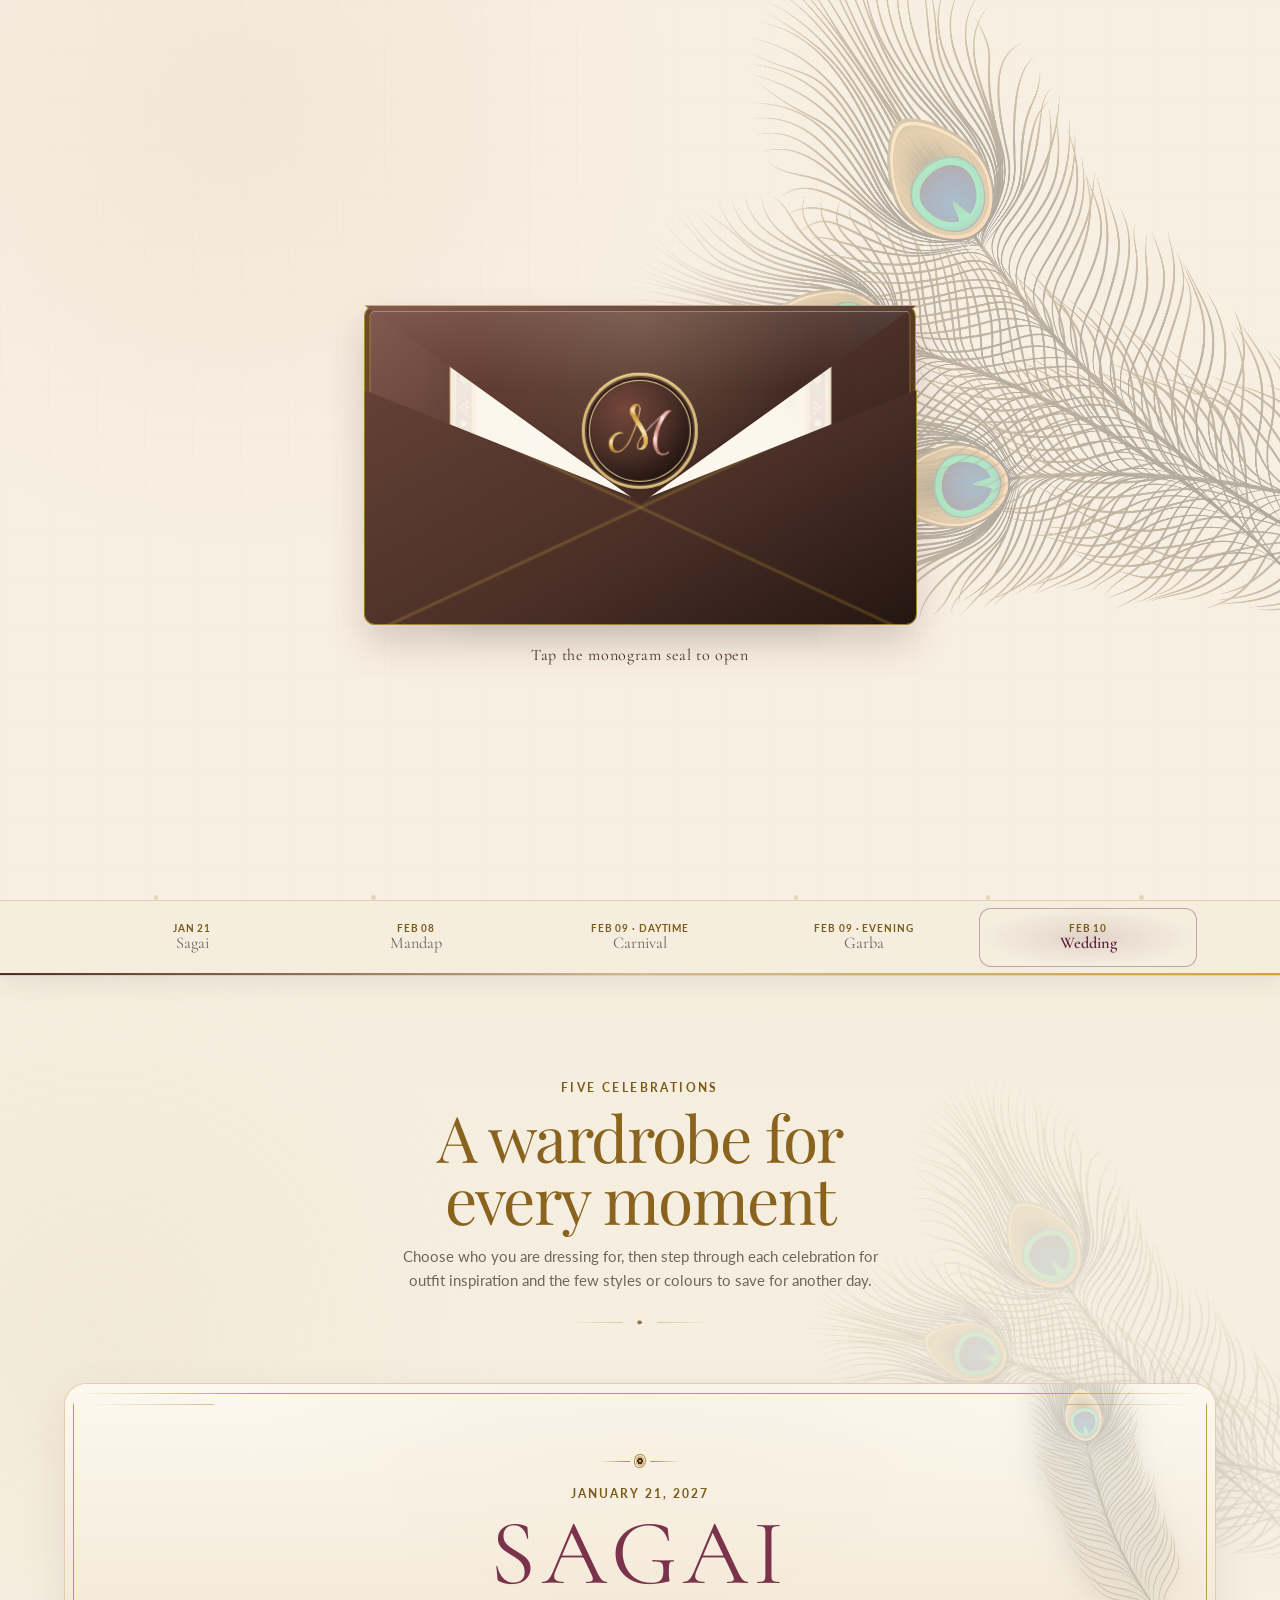
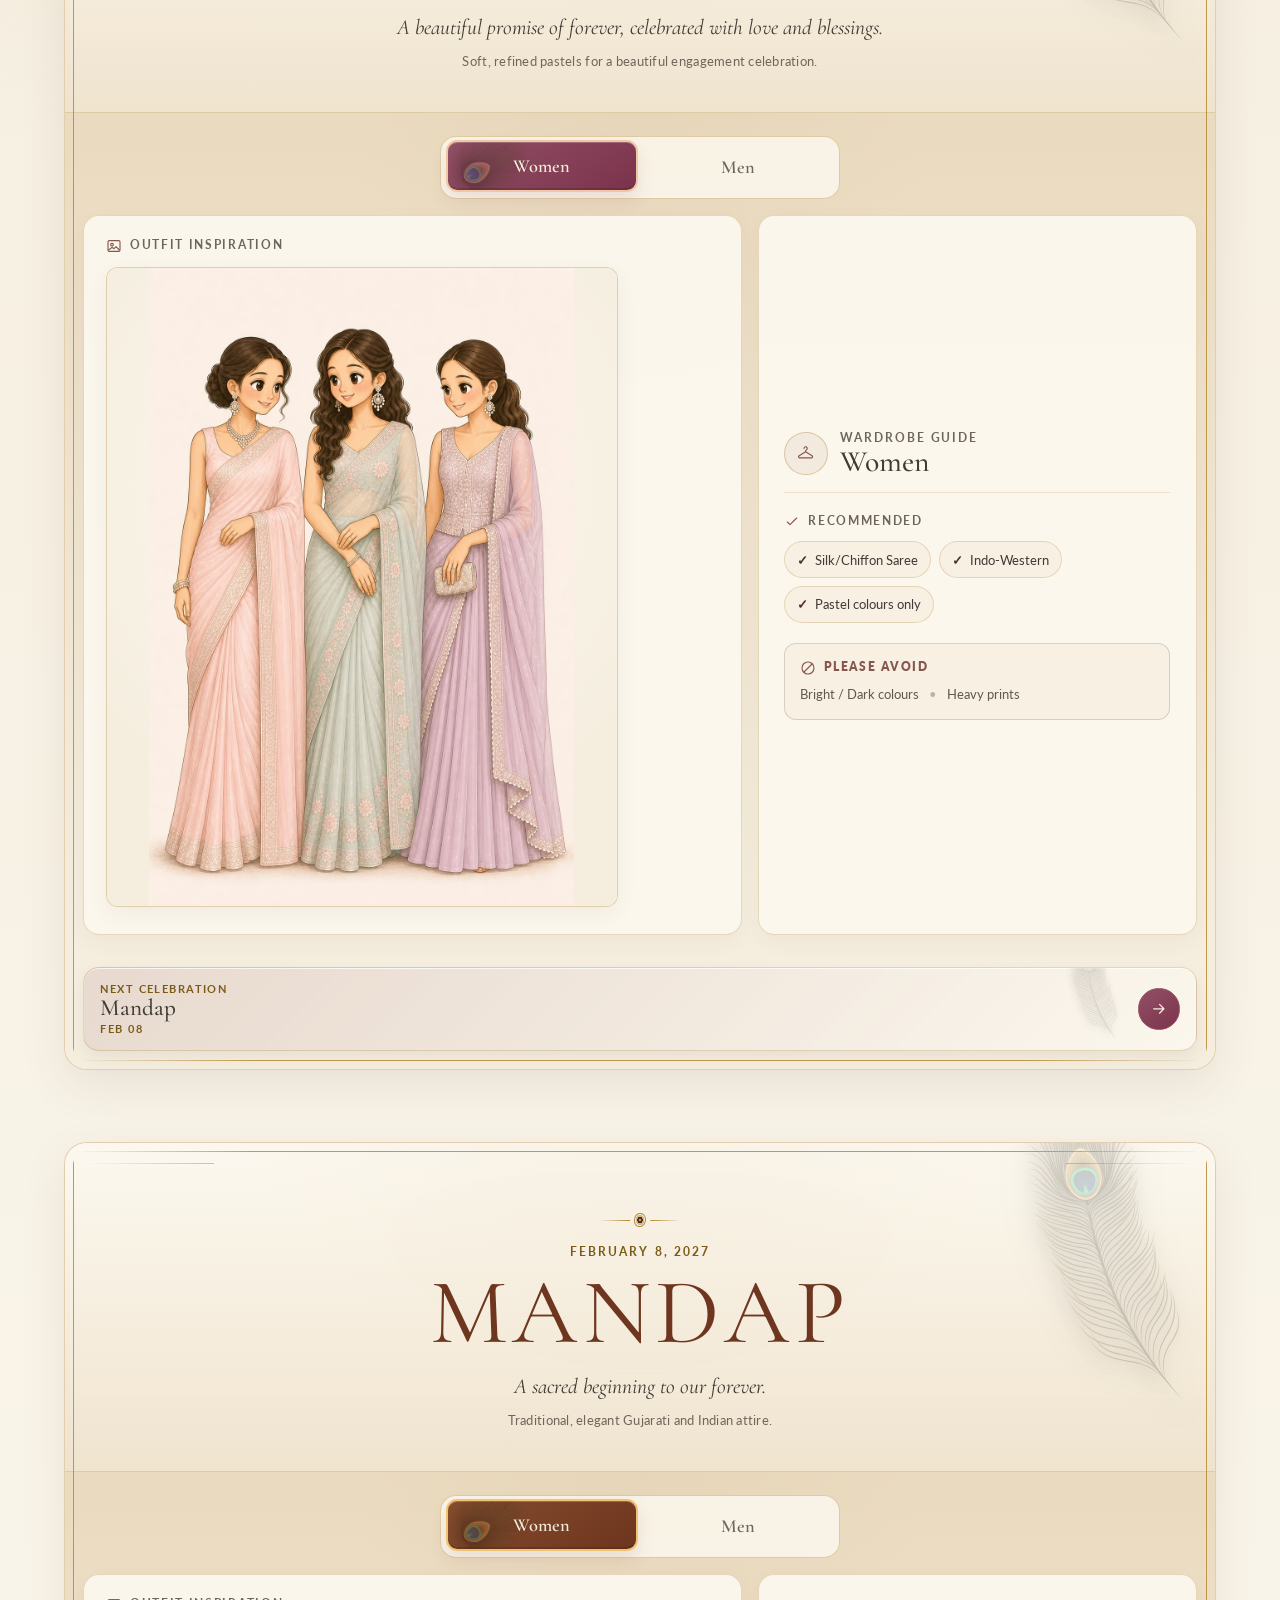
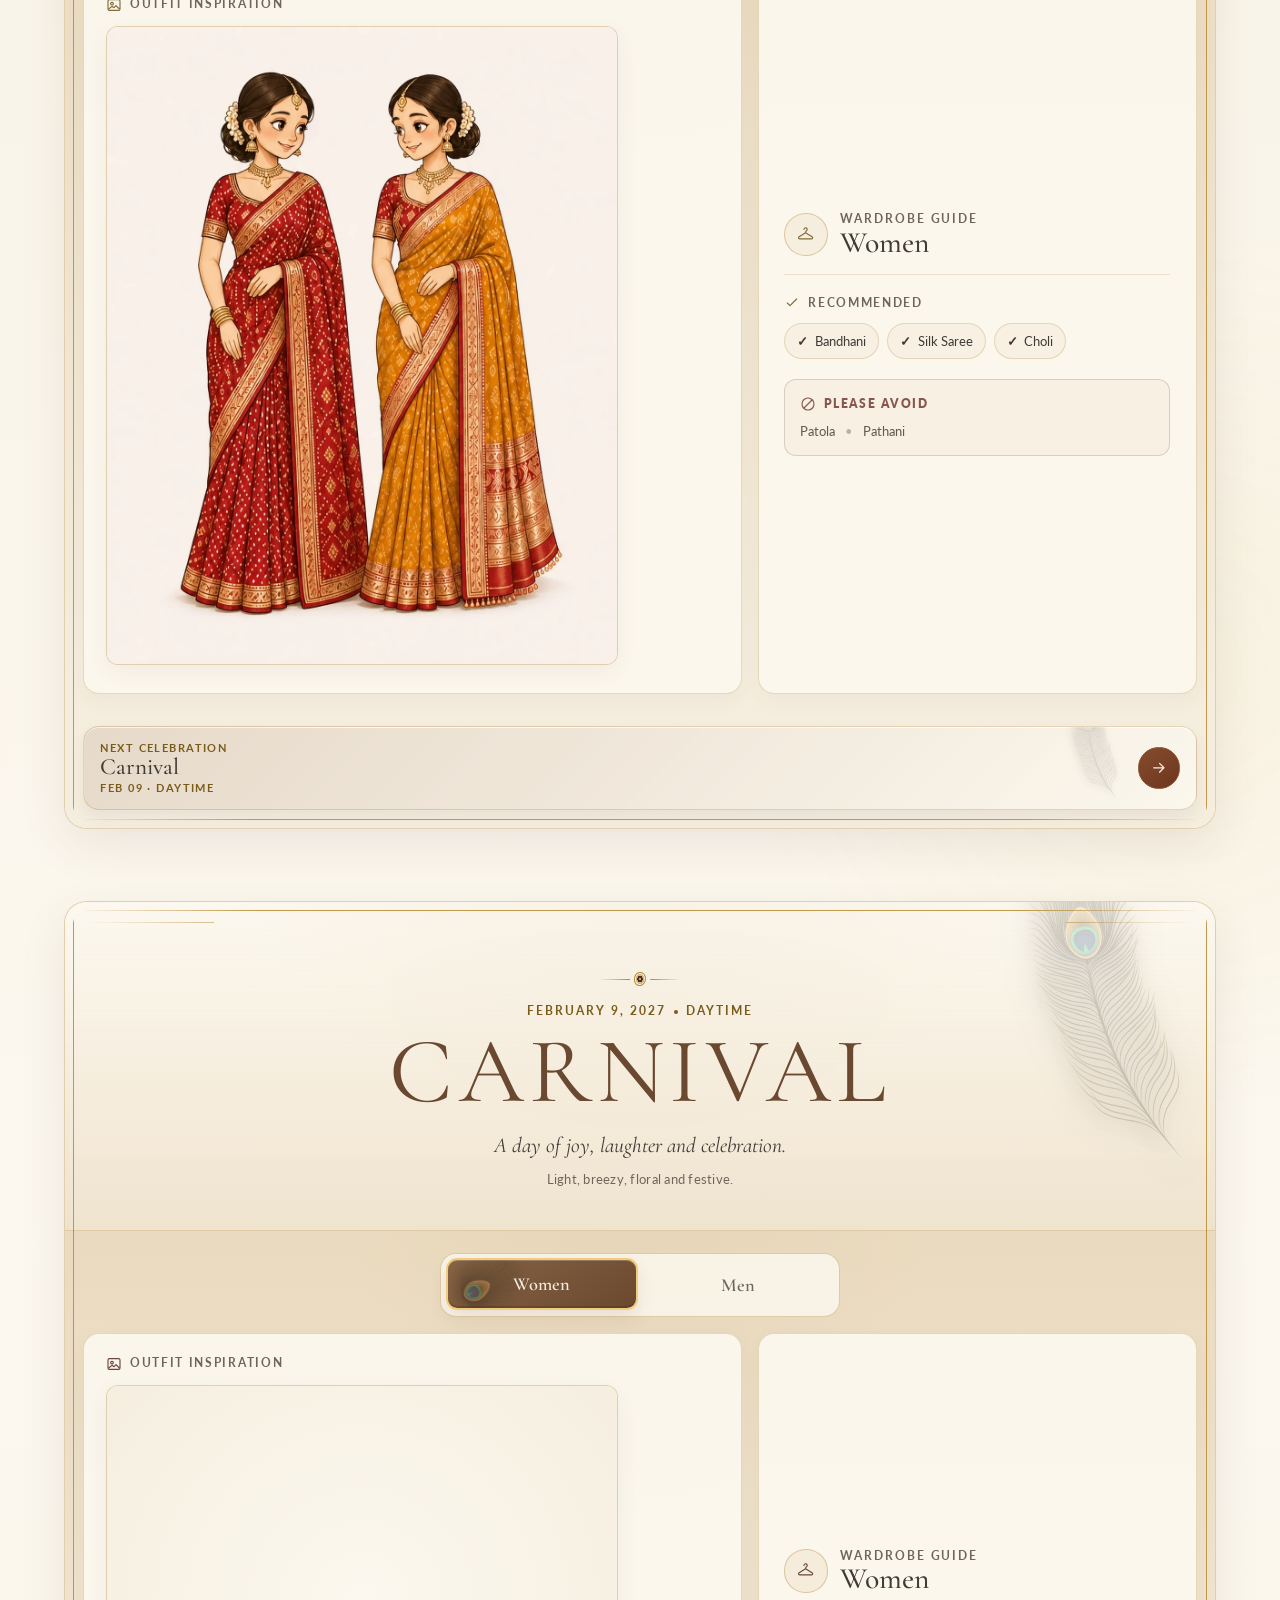
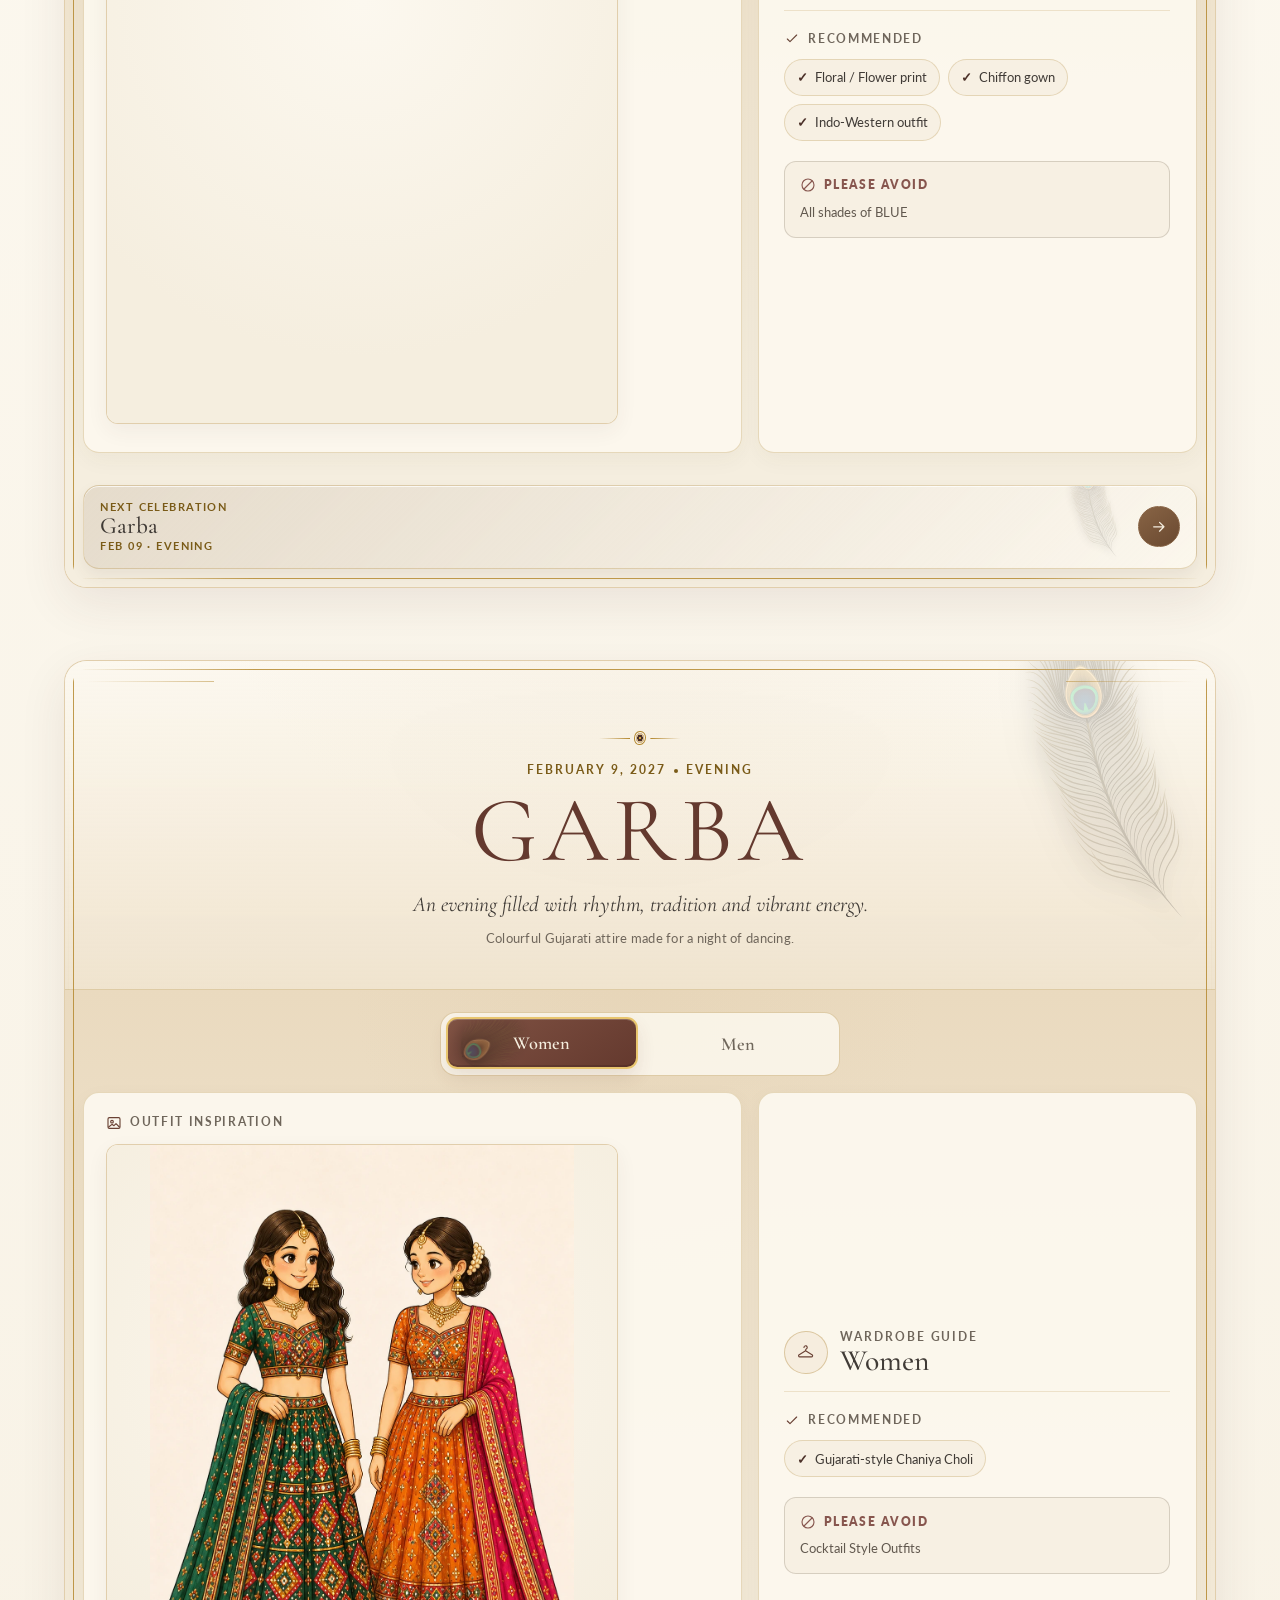
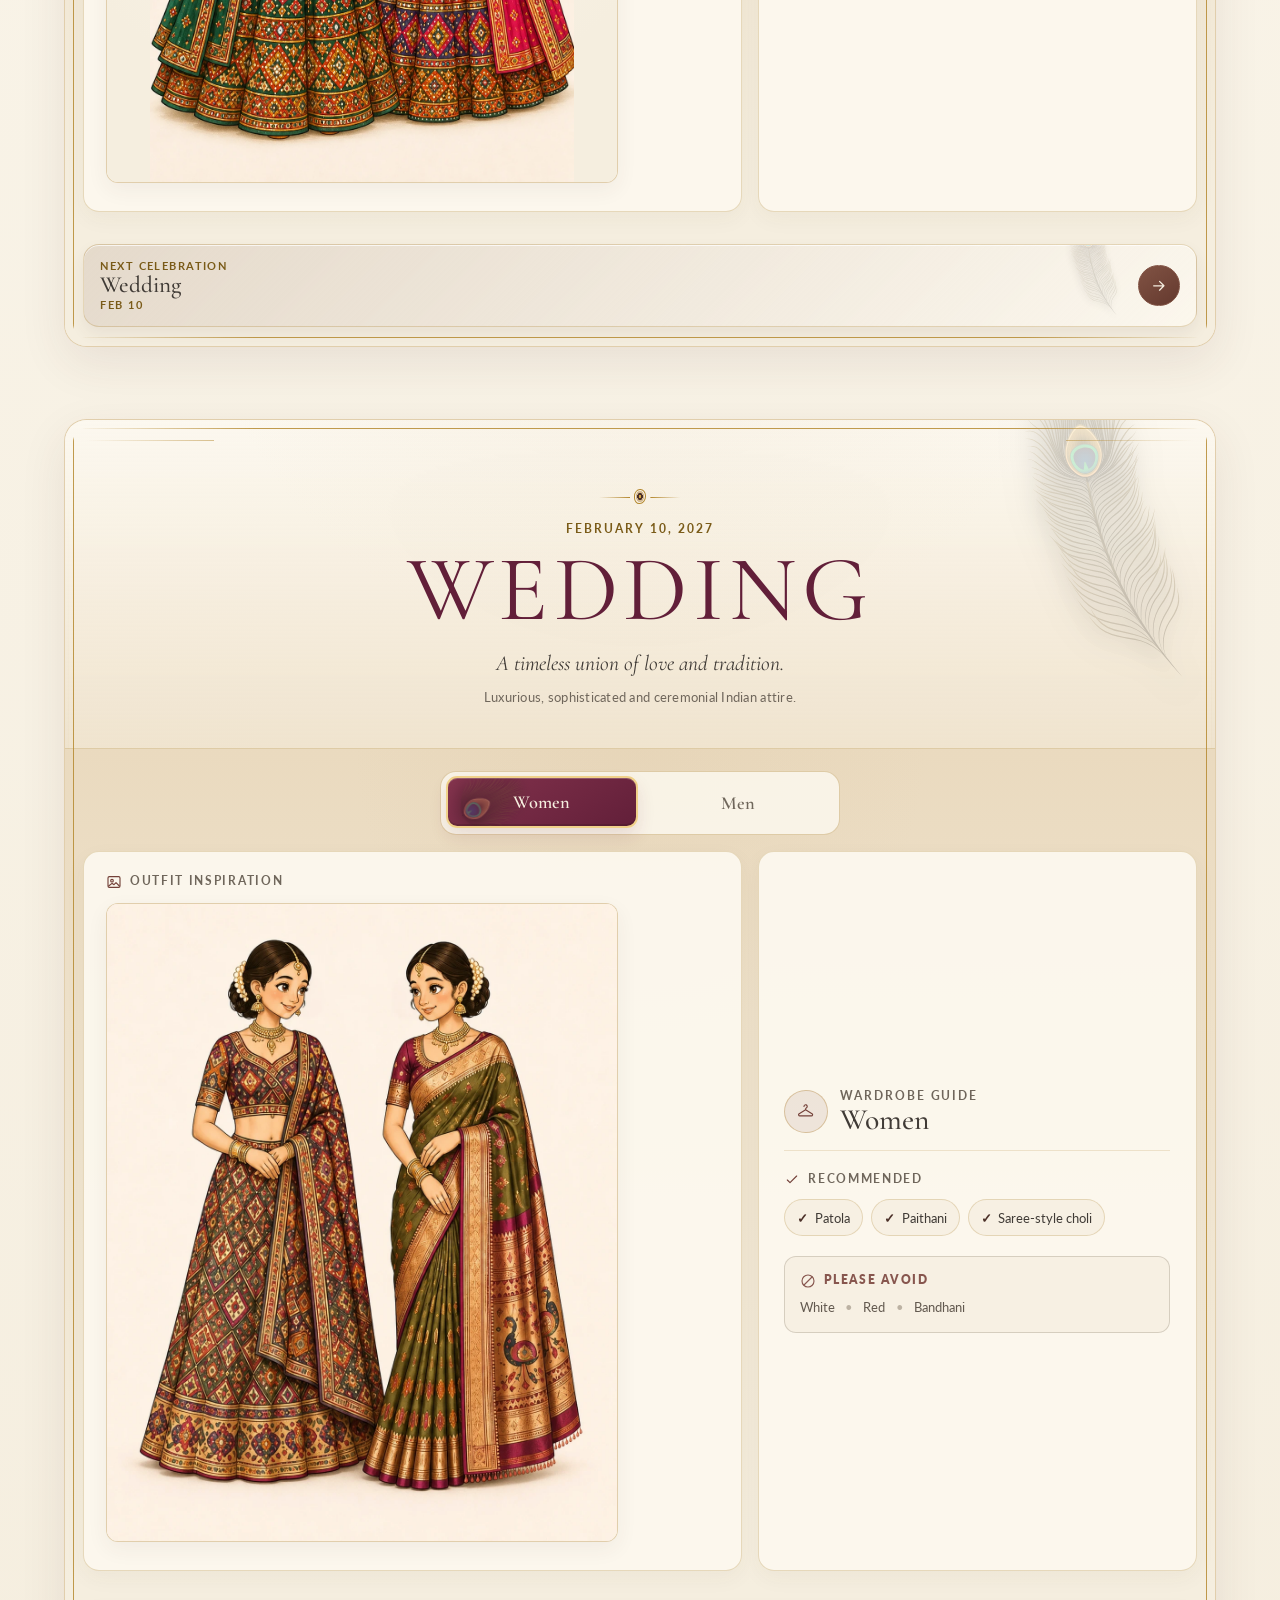
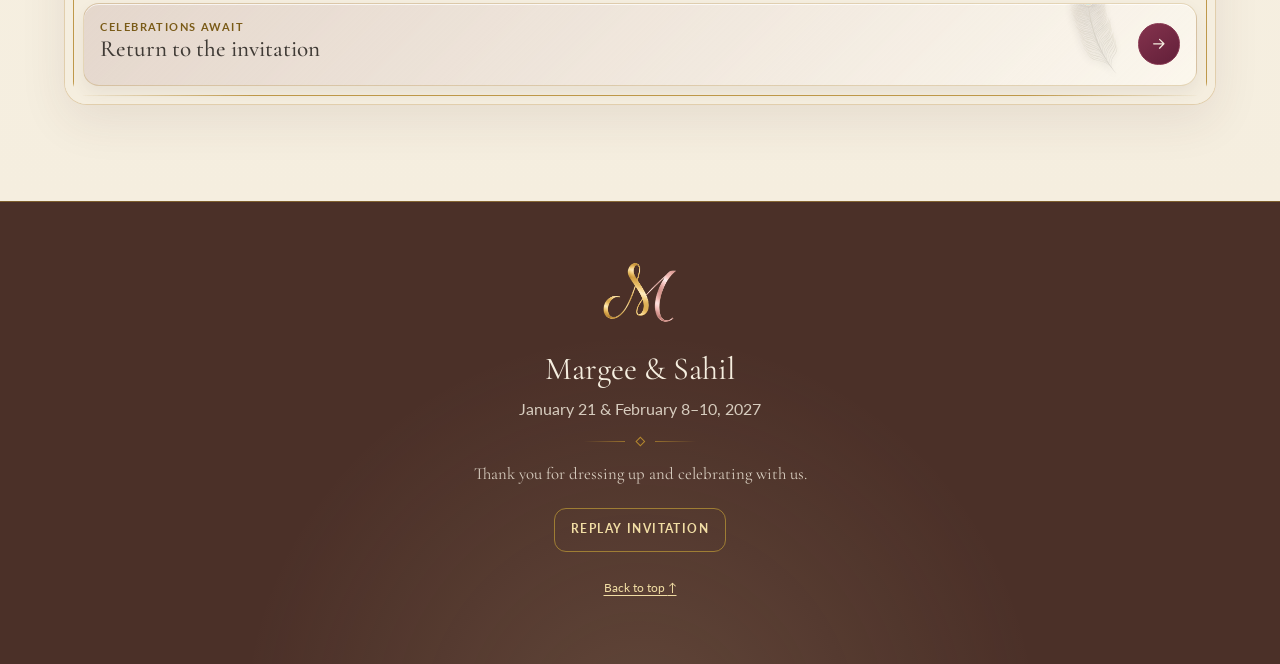
==== commit 1b3242b2: "Refine peacock theme and animated controls" ====
--- a/index.html
+++ b/index.html
@@ -12,7 +12,7 @@
     <title>Margee &amp; Sahil's Wedding Wardrobe</title>
     <link rel="canonical" href="https://thesamarstory.com/" data-site-canonical>
     <link rel="icon" type="image/png" href="assets/logo/ms-monogram-transparent.png">
-    <link rel="preload" as="image" href="assets/decor/peacock-feather-cluster-bg-v4.png" fetchpriority="high">
+    <link rel="preload" as="image" href="assets/decor/peacock/peacock-feather-cluster-v3.png" fetchpriority="high">
     <link rel="preconnect" href="https://fonts.googleapis.com">
     <link rel="preconnect" href="https://fonts.gstatic.com" crossorigin>
     <link
--- a/css/styles.css
+++ b/css/styles.css
@@ -2391,22 +2391,57 @@
   }
 
   .button--primary {
+    position: relative;
+    overflow: hidden;
+    min-height: 4.25rem;
+    padding-inline: 4.7rem 1.35rem;
+    border-width: 2px;
     border-color: var(--warm-gold);
     color: var(--ivory);
-    background: var(--deep-teal);
-    box-shadow: 0 0.55rem 1.4rem rgba(75, 48, 40, 0.16);
+    background: linear-gradient(135deg, var(--mahogany), var(--espresso));
+    isolation: isolate;
+    box-shadow:
+      0 0.7rem 1.55rem rgba(75, 48, 40, 0.22),
+      inset 0 1px rgba(255, 255, 255, 0.22),
+      inset 0 -2px rgba(36, 19, 15, 0.26);
+  }
+
+  .button--primary::before {
+    position: absolute;
+    z-index: -1;
+    top: 50%;
+    left: -0.65rem;
+    width: 10.5rem;
+    height: auto;
+    aspect-ratio: 140 / 152;
+    background: url("../assets/decor/peacock/peacock-feather-eye-spray.svg") center / contain no-repeat;
+    content: "";
+    filter: drop-shadow(0 0.22rem 0.3rem rgba(18, 12, 8, 0.34));
+    opacity: 0.42;
+    pointer-events: none;
+    transform: translate3d(-2px, -50%, 0) rotate(86deg) scale(0.97);
+    transform-origin: 50% 50%;
+    transition: filter 220ms ease, opacity 220ms ease;
   }
 
   .button--primary:hover {
     border-color: #c8a039;
-    background: #644035;
-    box-shadow: 0 0.75rem 1.7rem rgba(75, 48, 40, 0.2);
+    background: linear-gradient(135deg, #845047, #5c3930);
+    box-shadow:
+      0 0.9rem 1.9rem rgba(75, 48, 40, 0.28),
+      inset 0 1px rgba(255, 255, 255, 0.28),
+      inset 0 -2px rgba(36, 19, 15, 0.22);
     filter: none;
     transform: translateY(-2px);
   }
 
   .button--primary:hover svg {
     transform: translateY(2px);
+  }
+
+  .button--primary:hover::before {
+    filter: drop-shadow(0 0.3rem 0.4rem rgba(18, 12, 8, 0.42));
+    opacity: 0.44;
   }
 
   .button svg {
@@ -2442,20 +2477,20 @@
     position: absolute;
     z-index: 0;
     top: -1rem;
-    right: -24rem;
+    right: -17rem;
     bottom: auto;
     left: auto;
-    width: 64rem;
+    width: 38rem;
     height: auto;
-    aspect-ratio: 1672 / 941;
-    background: url("../assets/decor/peacock-feather-cluster-bg-v4.png") center / contain no-repeat;
+    aspect-ratio: 1781 / 1333;
+    background: url("../assets/decor/peacock/peacock-feather-cluster-v3.png") center / contain no-repeat;
     content: "";
-    opacity: 0.62;
+    -webkit-mask-image: linear-gradient(90deg, transparent 0%, rgba(0, 0, 0, 0.38) 10%, #000 24%);
+    mask-image: linear-gradient(90deg, transparent 0%, rgba(0, 0, 0, 0.38) 10%, #000 24%);
+    opacity: 0.34;
     pointer-events: none;
     transform: rotate(0.6deg);
     transform-origin: 70% 88%;
-    -webkit-mask-image: radial-gradient(ellipse 68% 61% at 78% 35%, #000 0%, #000 48%, rgba(0, 0, 0, 0.9) 60%, transparent 100%);
-    mask-image: radial-gradient(ellipse 68% 61% at 78% 35%, #000 0%, #000 48%, rgba(0, 0, 0, 0.9) 60%, transparent 100%);
   }
 
   .invitation__jasmine,
@@ -2554,18 +2589,18 @@
     position: absolute;
     z-index: 0;
     top: -1.5rem;
-    right: -24rem;
-    width: 64rem;
+    right: -16rem;
+    width: 36rem;
     height: auto;
-    aspect-ratio: 1672 / 941;
-    background: url("../assets/decor/peacock-feather-cluster-bg-v4.png") center / contain no-repeat;
+    aspect-ratio: 1781 / 1333;
+    background: url("../assets/decor/peacock/peacock-feather-cluster-v3.png") center / contain no-repeat;
     content: "";
-    opacity: 0.72;
+    -webkit-mask-image: linear-gradient(90deg, transparent 0%, rgba(0, 0, 0, 0.38) 10%, #000 24%);
+    mask-image: linear-gradient(90deg, transparent 0%, rgba(0, 0, 0, 0.38) 10%, #000 24%);
+    opacity: 0.37;
     pointer-events: none;
     transform: rotate(0.6deg);
     transform-origin: 72% 88%;
-    -webkit-mask-image: radial-gradient(ellipse 68% 61% at 78% 35%, #000 0%, #000 48%, rgba(0, 0, 0, 0.9) 60%, transparent 100%);
-    mask-image: radial-gradient(ellipse 68% 61% at 78% 35%, #000 0%, #000 48%, rgba(0, 0, 0, 0.9) 60%, transparent 100%);
   }
 
   .hero__scenery {
@@ -2663,16 +2698,50 @@
   }
 
   .event-nav__link {
+    --nav-accent: var(--espresso);
+    --nav-border: rgba(75, 48, 40, 0.28);
+    --nav-soft: rgba(75, 48, 40, 0.11);
+    --focus-color: var(--nav-accent);
     border-radius: var(--radius-md);
     color: #6f665b;
     transition: color 180ms ease, background-color 180ms ease;
   }
 
+  .event-nav__link[data-nav-event="sagai"] {
+    --nav-accent: #7b334b;
+    --nav-border: rgba(123, 51, 75, 0.36);
+    --nav-soft: rgba(123, 51, 75, 0.13);
+  }
+
+  .event-nav__link[data-nav-event="mandap"] {
+    --nav-accent: #6e351f;
+    --nav-border: rgba(110, 53, 31, 0.36);
+    --nav-soft: rgba(110, 53, 31, 0.13);
+  }
+
+  .event-nav__link[data-nav-event="carnival"] {
+    --nav-accent: #6a4930;
+    --nav-border: rgba(106, 73, 48, 0.36);
+    --nav-soft: rgba(106, 73, 48, 0.13);
+  }
+
+  .event-nav__link[data-nav-event="garba"] {
+    --nav-accent: #64392e;
+    --nav-border: rgba(100, 57, 46, 0.36);
+    --nav-soft: rgba(100, 57, 46, 0.13);
+  }
+
+  .event-nav__link[data-nav-event="wedding"] {
+    --nav-accent: #621f39;
+    --nav-border: rgba(98, 31, 57, 0.36);
+    --nav-soft: rgba(98, 31, 57, 0.13);
+  }
+
   .event-nav__link::before {
     inset: 0.42rem 0.18rem;
-    border-color: rgba(185, 149, 79, 0.28);
+    border-color: var(--nav-border);
     border-radius: var(--radius-md);
-    background: radial-gradient(ellipse, rgba(211, 185, 145, 0.2), transparent 72%);
+    background: radial-gradient(ellipse, var(--nav-soft), transparent 72%);
   }
 
   .event-nav__date {
@@ -2680,8 +2749,17 @@
   }
 
   .event-nav__link.is-active {
-    color: var(--deep-teal);
+    color: var(--nav-accent);
     text-shadow: none;
+  }
+
+  .event-nav__link:is(.is-active, :hover)::before {
+    opacity: 1;
+    transform: scale(1);
+  }
+
+  .event-nav__link:hover {
+    color: var(--nav-accent);
   }
 
   .event-nav__link.is-active .event-nav__name {
@@ -2705,11 +2783,36 @@
   }
 
   main::before {
-    background-image: none;
+    z-index: 0;
+    inset: auto -15rem auto auto;
+    top: 9rem;
+    width: 32rem;
+    height: auto;
+    aspect-ratio: 1781 / 1333;
+    background: url("../assets/decor/peacock/peacock-feather-cluster-v3.png") center / contain no-repeat;
+    content: "";
+    opacity: 0.1;
+    pointer-events: none;
+    transform: rotate(2deg);
+    transform-origin: 72% 88%;
+    mix-blend-mode: multiply;
   }
 
   main::after {
-    content: none;
+    position: absolute;
+    z-index: 0;
+    top: 63%;
+    left: -15rem;
+    width: 32rem;
+    height: auto;
+    aspect-ratio: 1781 / 1333;
+    background: url("../assets/decor/peacock/peacock-feather-cluster-v3.png") center / contain no-repeat;
+    content: "";
+    opacity: 0.08;
+    pointer-events: none;
+    transform: scaleX(-1) rotate(2deg);
+    transform-origin: 72% 88%;
+    mix-blend-mode: multiply;
   }
 
   .events-intro {
@@ -2748,31 +2851,56 @@
     --event-jewel: var(--deep-teal);
     --event-jewel-start: #644035;
     --event-bright: var(--antique-gold);
+    --event-button: #4b3028;
+    --event-button-hover: #644035;
+    --event-button-soft: rgba(75, 48, 40, 0.1);
+    --event-button-ring: #e8c56e;
+    --focus-color: var(--event-button);
   }
 
   .event-card[data-theme="romantic"] {
     --event-accent: #87564e;
     --event-soft: rgba(135, 86, 78, 0.08);
+    --event-button: #7b334b;
+    --event-button-hover: #925065;
+    --event-button-soft: rgba(123, 51, 75, 0.11);
+    --event-button-ring: #f0c7a2;
   }
 
   .event-card[data-theme="sacred"] {
     --event-accent: #806a37;
     --event-soft: rgba(185, 149, 79, 0.09);
+    --event-button: #6e351f;
+    --event-button-hover: #854d2d;
+    --event-button-soft: rgba(110, 53, 31, 0.11);
+    --event-button-ring: #f0c272;
   }
 
   .event-card[data-theme="daylight"] {
     --event-accent: #6a4738;
     --event-soft: rgba(211, 185, 145, 0.18);
+    --event-button: #6a4930;
+    --event-button-hover: #886445;
+    --event-button-soft: rgba(106, 73, 48, 0.11);
+    --event-button-ring: #f1cd7b;
   }
 
   .event-card[data-theme="festive"] {
     --event-accent: var(--emerald);
     --event-soft: rgba(211, 185, 145, 0.16);
+    --event-button: #64392e;
+    --event-button-hover: #815344;
+    --event-button-soft: rgba(100, 57, 46, 0.11);
+    --event-button-ring: #e8c56e;
   }
 
   .event-card[data-theme="ceremonial"] {
     --event-accent: var(--peacock-blue);
     --event-soft: rgba(115, 64, 56, 0.1);
+    --event-button: #621f39;
+    --event-button-hover: #84334d;
+    --event-button-soft: rgba(98, 31, 57, 0.11);
+    --event-button-ring: #f0d18a;
   }
 
   .event-card {
@@ -2795,11 +2923,31 @@
   }
 
   .event-card__header {
+    isolation: isolate;
     color: var(--warm-charcoal);
     background:
       radial-gradient(circle at 50% -60%, rgba(211, 185, 145, 0.14), transparent 58%),
       linear-gradient(180deg, var(--surface), rgba(234, 218, 191, 0.68));
     box-shadow: inset 0 -1px rgba(185, 149, 79, 0.32);
+  }
+
+  .event-card__feather {
+    position: absolute;
+    z-index: 0;
+    top: -4.5rem;
+    right: -3.5rem;
+    width: 15rem;
+    aspect-ratio: 224 / 277;
+    background: url("../assets/decor/peacock/peacock-feather-full.svg") center / contain no-repeat;
+    opacity: 0.18;
+    pointer-events: none;
+    transform: rotate(15deg);
+    mix-blend-mode: multiply;
+  }
+
+  .event-card__header > :not(.event-card__feather) {
+    position: relative;
+    z-index: 1;
   }
 
   .event-card__header::before,
@@ -2827,7 +2975,7 @@
   }
 
   .event-card__header h2 {
-    color: var(--deep-teal);
+    color: var(--event-button);
     text-shadow: none;
   }
 
@@ -2853,21 +3001,62 @@
   }
 
   .attire-tab {
+    position: relative;
+    display: inline-flex;
+    overflow: hidden;
+    align-items: center;
+    justify-content: center;
+    gap: 0.5rem;
     border-radius: calc(var(--radius-lg) - 0.3rem);
     color: var(--ink-700);
-    transition: color 180ms ease, background-color 180ms ease, border-color 180ms ease;
+    isolation: isolate;
+    transition: color 180ms ease, background-color 180ms ease, border-color 180ms ease, box-shadow 180ms ease, transform 180ms ease;
+  }
+
+  .attire-tab::after {
+    position: absolute;
+    z-index: -1;
+    top: 50%;
+    left: -0.5rem;
+    display: none;
+    width: 6.25rem;
+    height: auto;
+    aspect-ratio: 140 / 152;
+    background: url("../assets/decor/peacock/peacock-feather-eye-spray.svg") center / contain no-repeat;
+    content: "";
+    filter: drop-shadow(0 0.12rem 0.18rem rgba(20, 12, 8, 0.3));
+    opacity: 0.33;
+    pointer-events: none;
+    transform: translate3d(-1px, -50%, 0) rotate(86deg) scale(0.96);
+    transform-origin: 50% 50%;
   }
 
   .attire-tab:hover:not([aria-selected="true"]) {
-    color: var(--deep-teal);
-    background: rgba(242, 233, 218, 0.72);
+    color: var(--event-button);
+    background: var(--event-button-soft);
   }
 
   .attire-tab[aria-selected="true"] {
-    border-color: var(--warm-gold);
+    border: 2px solid var(--event-button-ring);
     color: var(--ivory);
-    background: var(--deep-teal);
-    box-shadow: 0 0.35rem 0.9rem rgba(75, 48, 40, 0.14);
+    background: linear-gradient(145deg, var(--event-button-hover), var(--event-button));
+    box-shadow:
+      0 0.55rem 1.1rem var(--event-button-soft),
+      inset 0 1px rgba(255, 255, 255, 0.22),
+      inset 0 -2px rgba(36, 19, 15, 0.2);
+    transform: translateY(-1px);
+  }
+
+  .attire-tab[aria-selected="true"]::after {
+    display: block;
+  }
+
+  .attire-tab[aria-selected="true"]:hover {
+    box-shadow:
+      0 0.75rem 1.35rem var(--event-button-soft),
+      inset 0 1px rgba(255, 255, 255, 0.28),
+      inset 0 -2px rgba(36, 19, 15, 0.16);
+    transform: translateY(-2px);
   }
 
   .look-stage,
@@ -2919,15 +3108,49 @@
   }
 
   .event-next__link {
+    isolation: isolate;
+    overflow: hidden;
     border-color: rgba(185, 149, 79, 0.34);
     color: var(--warm-charcoal);
-    background: rgba(242, 233, 218, 0.38);
-    transition: border-color 200ms ease, background-color 200ms ease, transform 200ms ease;
+    background: linear-gradient(135deg, var(--event-button-soft), rgba(252, 248, 239, 0.86));
+    box-shadow:
+      0 0.45rem 1rem rgba(64, 59, 54, 0.07),
+      inset 0 1px rgba(255, 255, 255, 0.72);
+    transition: border-color 200ms ease, background-color 200ms ease, box-shadow 200ms ease, transform 200ms ease;
+  }
+
+  .event-next__link::before {
+    position: absolute;
+    z-index: 0;
+    top: -2.7rem;
+    right: 3.2rem;
+    width: 6rem;
+    height: 7.5rem;
+    background: url("../assets/decor/peacock/peacock-feather-full.svg") center / contain no-repeat;
+    content: "";
+    opacity: 0.16;
+    pointer-events: none;
+    transform: rotate(18deg);
+    transition: opacity 200ms ease, transform 240ms ease;
+  }
+
+  .event-next__link > * {
+    position: relative;
+    z-index: 1;
   }
 
   .event-next__link:hover {
-    border-color: var(--antique-gold);
-    background: rgba(242, 233, 218, 0.68);
+    border-color: var(--event-button);
+    background: linear-gradient(135deg, var(--event-button-soft), rgba(242, 233, 218, 0.78));
+    box-shadow:
+      0 0.7rem 1.4rem var(--event-button-soft),
+      inset 0 1px rgba(255, 255, 255, 0.82);
+    transform: translateY(-2px);
+  }
+
+  .event-next__link:hover::before {
+    opacity: 0.28;
+    transform: rotate(23deg) scale(1.04);
   }
 
   .event-next__eyebrow,
@@ -2936,9 +3159,9 @@
   }
 
   .event-next__arrow {
-    border-color: rgba(185, 149, 79, 0.5);
-    color: var(--deep-teal);
-    background: rgba(252, 248, 239, 0.74);
+    border-color: var(--event-button-hover);
+    color: var(--ivory);
+    background: linear-gradient(145deg, var(--event-button-hover), var(--event-button));
   }
 
   .footer {
@@ -2987,8 +3210,8 @@
   }
 
   .inspiration-card:hover {
-    border-color: var(--antique-gold);
-    box-shadow: 0 0.7rem 1.6rem rgba(64, 59, 54, 0.08);
+    border-color: var(--event-button);
+    box-shadow: 0 0.65rem 1.6rem var(--event-button-soft);
   }
 
   .inspiration-card__art,
@@ -3045,21 +3268,61 @@
     animation: peacock-feather-sway 8s ease-in-out -2.4s infinite alternate;
   }
 
+  .hero.is-motion-active .button--primary::before,
+  .event-card.is-motion-active .attire-tab[aria-selected="true"]::after {
+    animation: peacock-button-breathe 7.8s ease-in-out infinite alternate;
+  }
+
+  .event-card.is-motion-active .attire-tab[aria-selected="true"]::after {
+    animation-delay: -2.6s;
+    animation-duration: 8.6s;
+  }
+
   @keyframes peacock-feather-sway {
     from { transform: rotate(0.15deg) translate3d(-1px, 1px, 0); }
     to { transform: rotate(1.05deg) translate3d(3px, -2px, 0); }
   }
 
+  @keyframes peacock-button-breathe {
+    from {
+      transform: translate3d(-2px, -50%, 0) rotate(86.5deg) scale(0.96);
+    }
+    to {
+      transform: translate3d(2px, calc(-50% - 1px), 0) rotate(84.8deg) scale(1.025);
+    }
+  }
+
   @media (max-width: 30rem) {
+    main::before {
+      top: 7rem;
+      right: -15rem;
+      width: 32rem;
+      opacity: 0.08;
+    }
+
+    main::after {
+      left: -15rem;
+      width: 32rem;
+      opacity: 0.07;
+    }
+
+    .event-card__feather {
+      top: -3rem;
+      right: -2.5rem;
+      width: 10rem;
+      opacity: 0.14;
+    }
+
     .hero::before {
-      top: -5rem;
-      right: -28rem;
-      opacity: 0.55;
+      top: -1.5rem;
+      right: -16rem;
+      opacity: 0.35;
     }
 
     .invitation::after {
-      top: -0.5rem;
-      opacity: 0.58;
+      top: -1rem;
+      right: -17rem;
+      opacity: 0.32;
     }
 
     .events {
@@ -3068,6 +3331,19 @@
 
     .event-card__header h2 {
       font-size: clamp(2.7rem, 13vw, 4.2rem);
+    }
+  }
+
+  @media (max-width: 22rem) {
+    .button--primary {
+      gap: 0.45rem;
+      padding-inline: 3.25rem 0.95rem;
+      letter-spacing: 0.09em;
+    }
+
+    .button--primary::before {
+      left: -0.85rem;
+      width: 9.5rem;
     }
   }
 
@@ -3082,6 +3358,26 @@
   }
 
   @media (min-width: 58rem) {
+    main::before {
+      top: 7rem;
+      right: -10rem;
+      width: 40rem;
+      opacity: 0.13;
+    }
+
+    main::after {
+      left: -10rem;
+      width: 40rem;
+      opacity: 0.11;
+    }
+
+    .event-card__feather {
+      top: -5rem;
+      right: -2.5rem;
+      width: 18rem;
+      opacity: 0.21;
+    }
+
     .hero__scenery,
     .invitation {
       background:
@@ -3090,18 +3386,18 @@
     }
 
     .invitation::after {
-      top: -1.5rem;
-      right: -10rem;
+      top: -3rem;
+      right: -14rem;
       left: auto;
-      width: 76rem;
+      width: 56rem;
       height: auto;
       transform: rotate(0.6deg);
     }
 
     .hero::before {
-      top: -2.25rem;
-      right: -10rem;
-      width: 76rem;
+      top: -2rem;
+      right: -14rem;
+      width: 54rem;
       height: auto;
     }
   }
@@ -3109,14 +3405,14 @@
   @media (max-height: 30rem) and (min-width: 40rem) {
     .hero::before,
     .invitation::after {
-      right: -23rem;
+      right: -14rem;
     }
   }
 }
 
 @layer accessibility {
   :focus-visible {
-    outline: 3px solid var(--deep-teal);
+    outline: 3px solid var(--focus-color, var(--deep-teal));
     outline-offset: 4px;
     box-shadow: 0 0 0 2px var(--ivory);
   }
@@ -3137,6 +3433,10 @@
   .attire-tab:focus-visible,
   .inspiration-card:focus-visible {
     outline-offset: -4px;
+  }
+
+  .event-card .attire-tab[aria-selected="true"]:focus-visible {
+    outline-color: var(--event-button-ring);
   }
 
   @media (prefers-contrast: more) {
@@ -3164,6 +3464,12 @@
     .invitation::after {
       opacity: 0.15;
     }
+
+    main::before,
+    main::after,
+    .event-card__feather {
+      opacity: 0.025;
+    }
   }
 
   @media (prefers-reduced-motion: reduce) {
@@ -3205,7 +3511,12 @@
     .event-card__draw-border,
     .hero::before,
     .invitation::after,
+    main::before,
     main::after,
+    .event-card__feather,
+    .button--primary::before,
+    .attire-tab::after,
+    .event-next__link::before,
     .footer::before {
       display: none;
     }
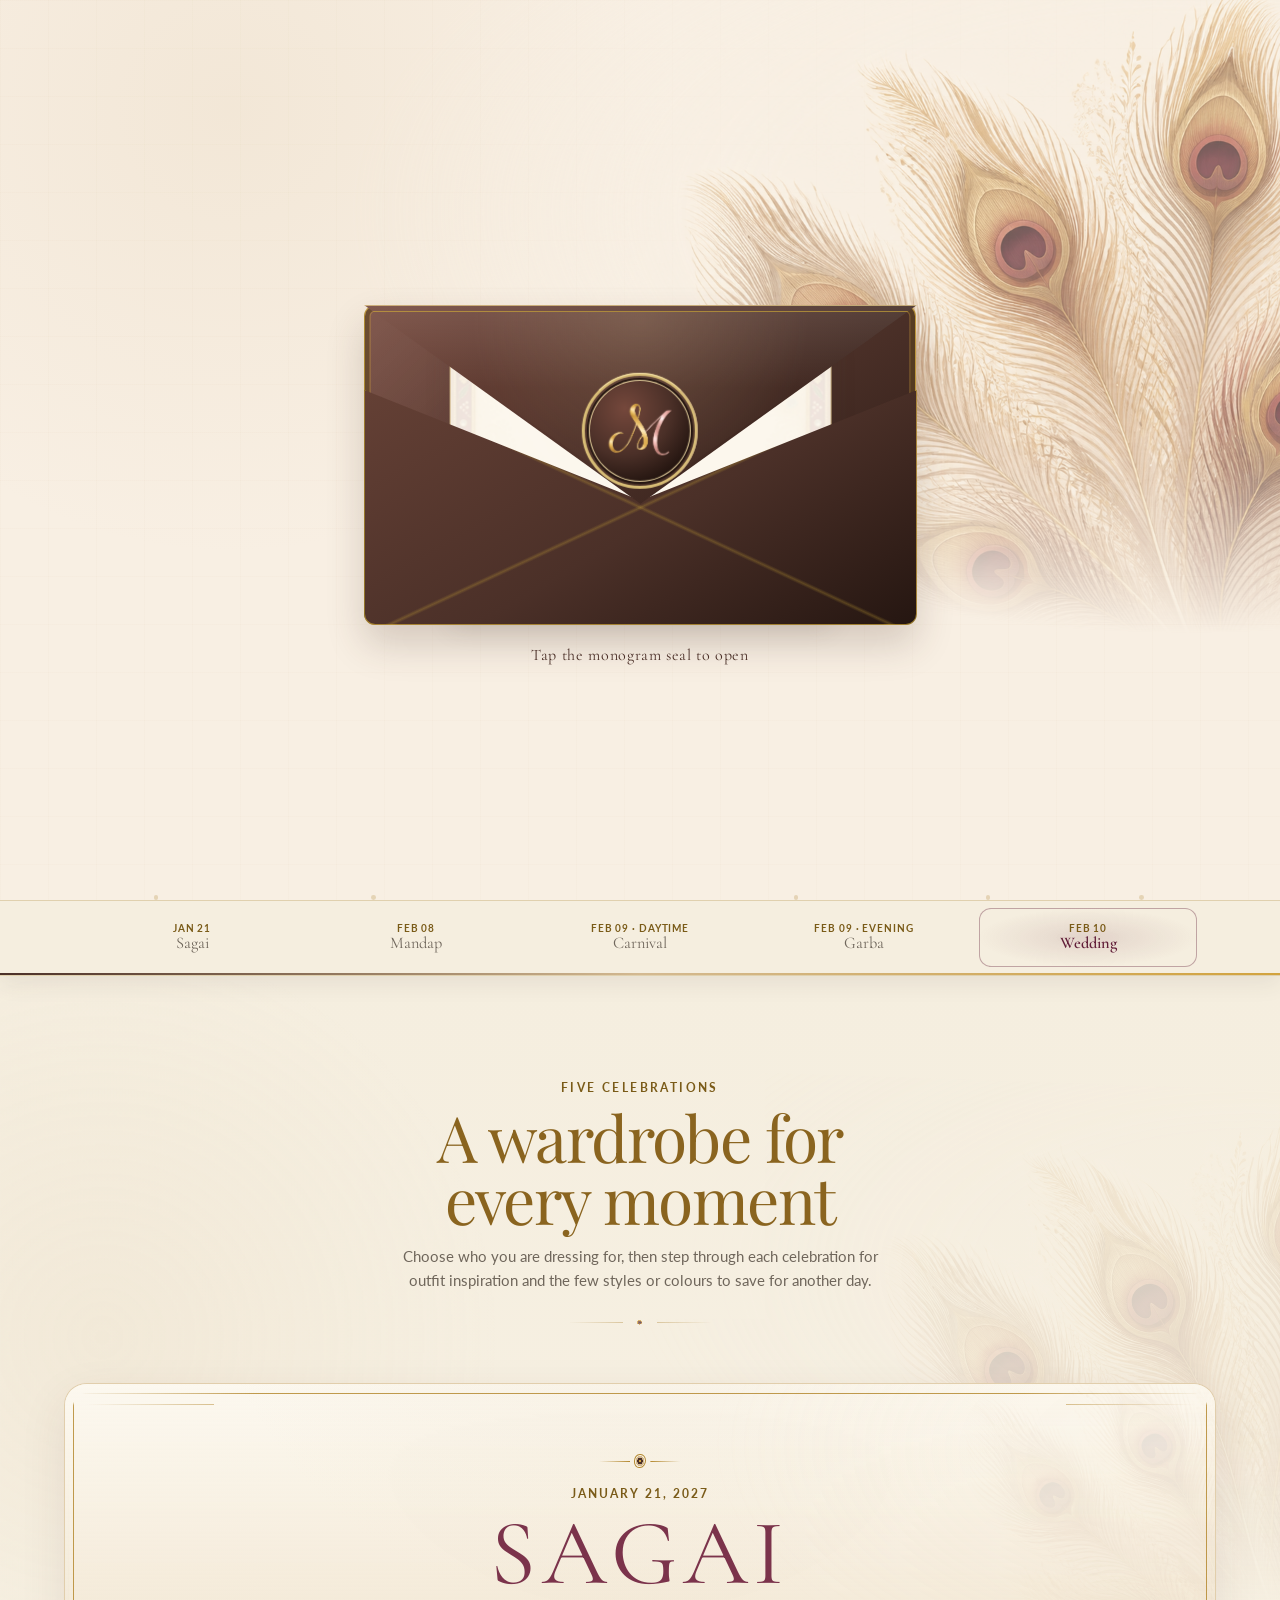
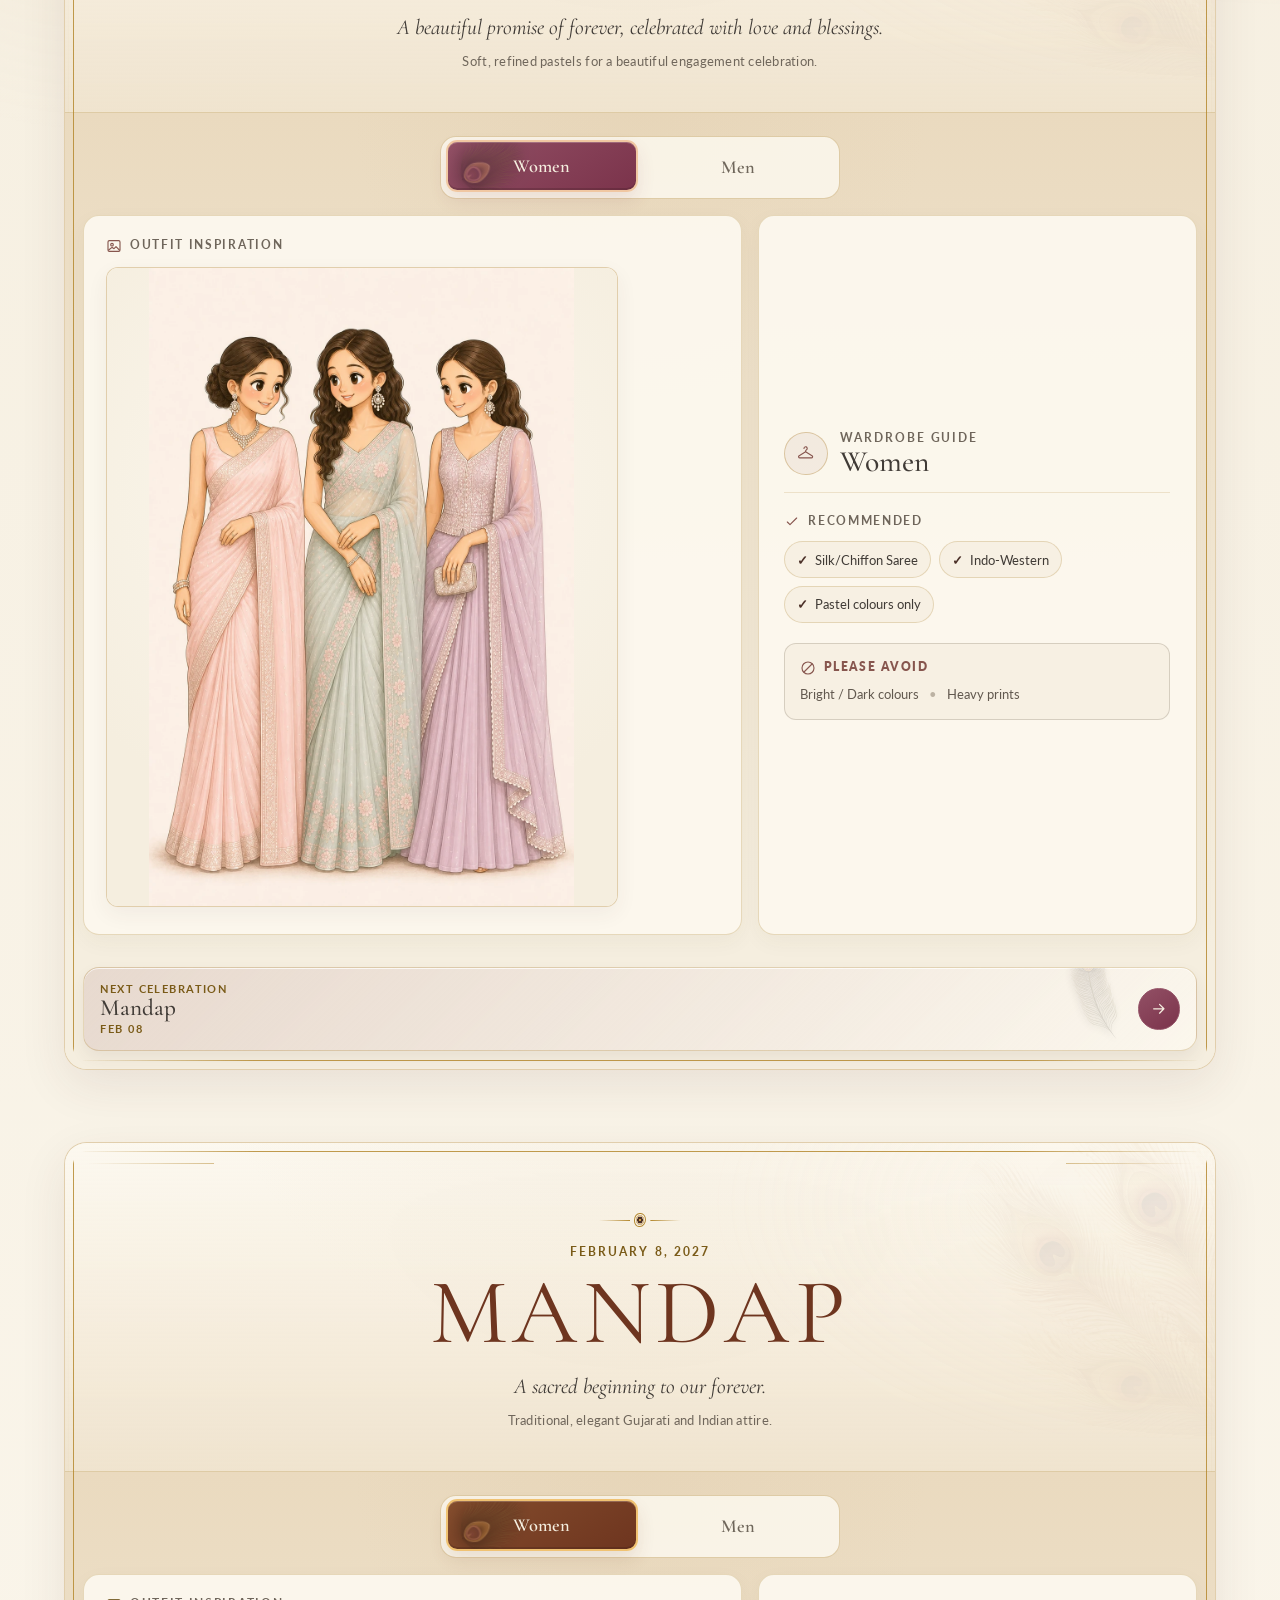
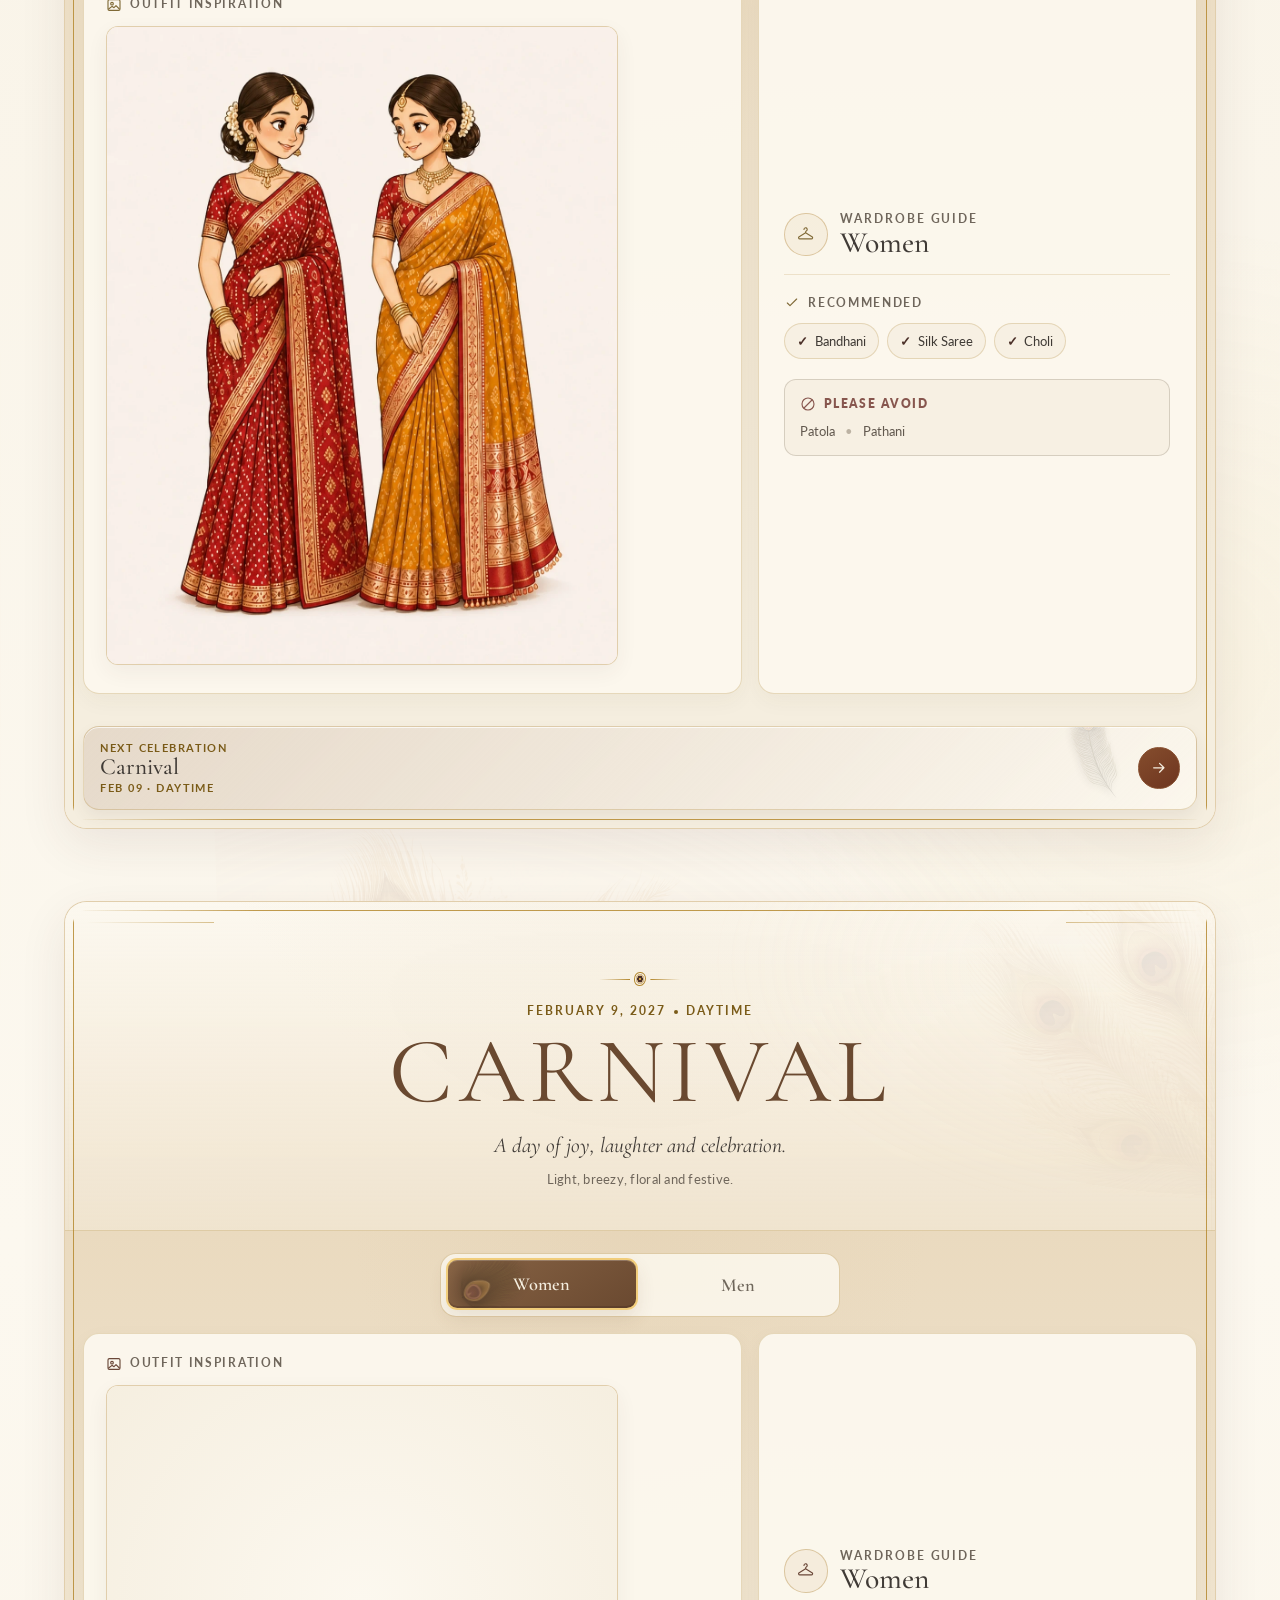
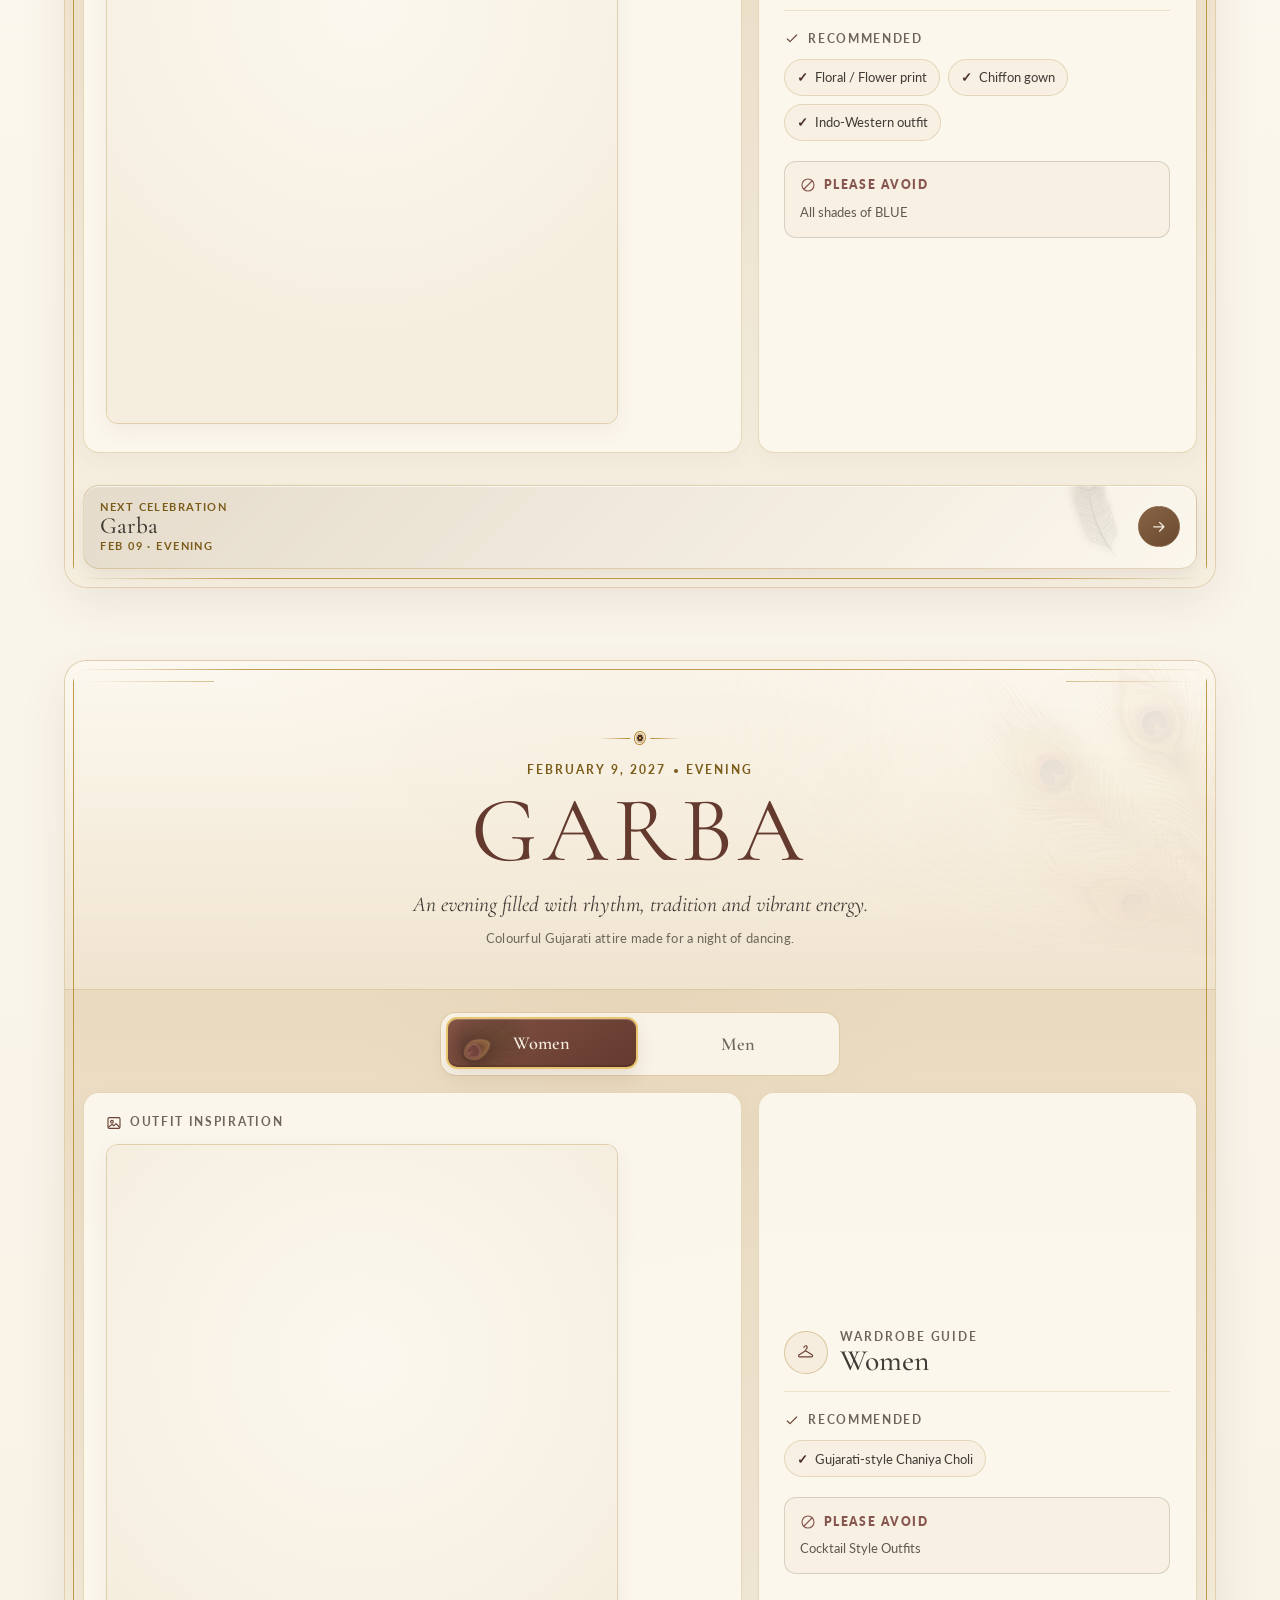
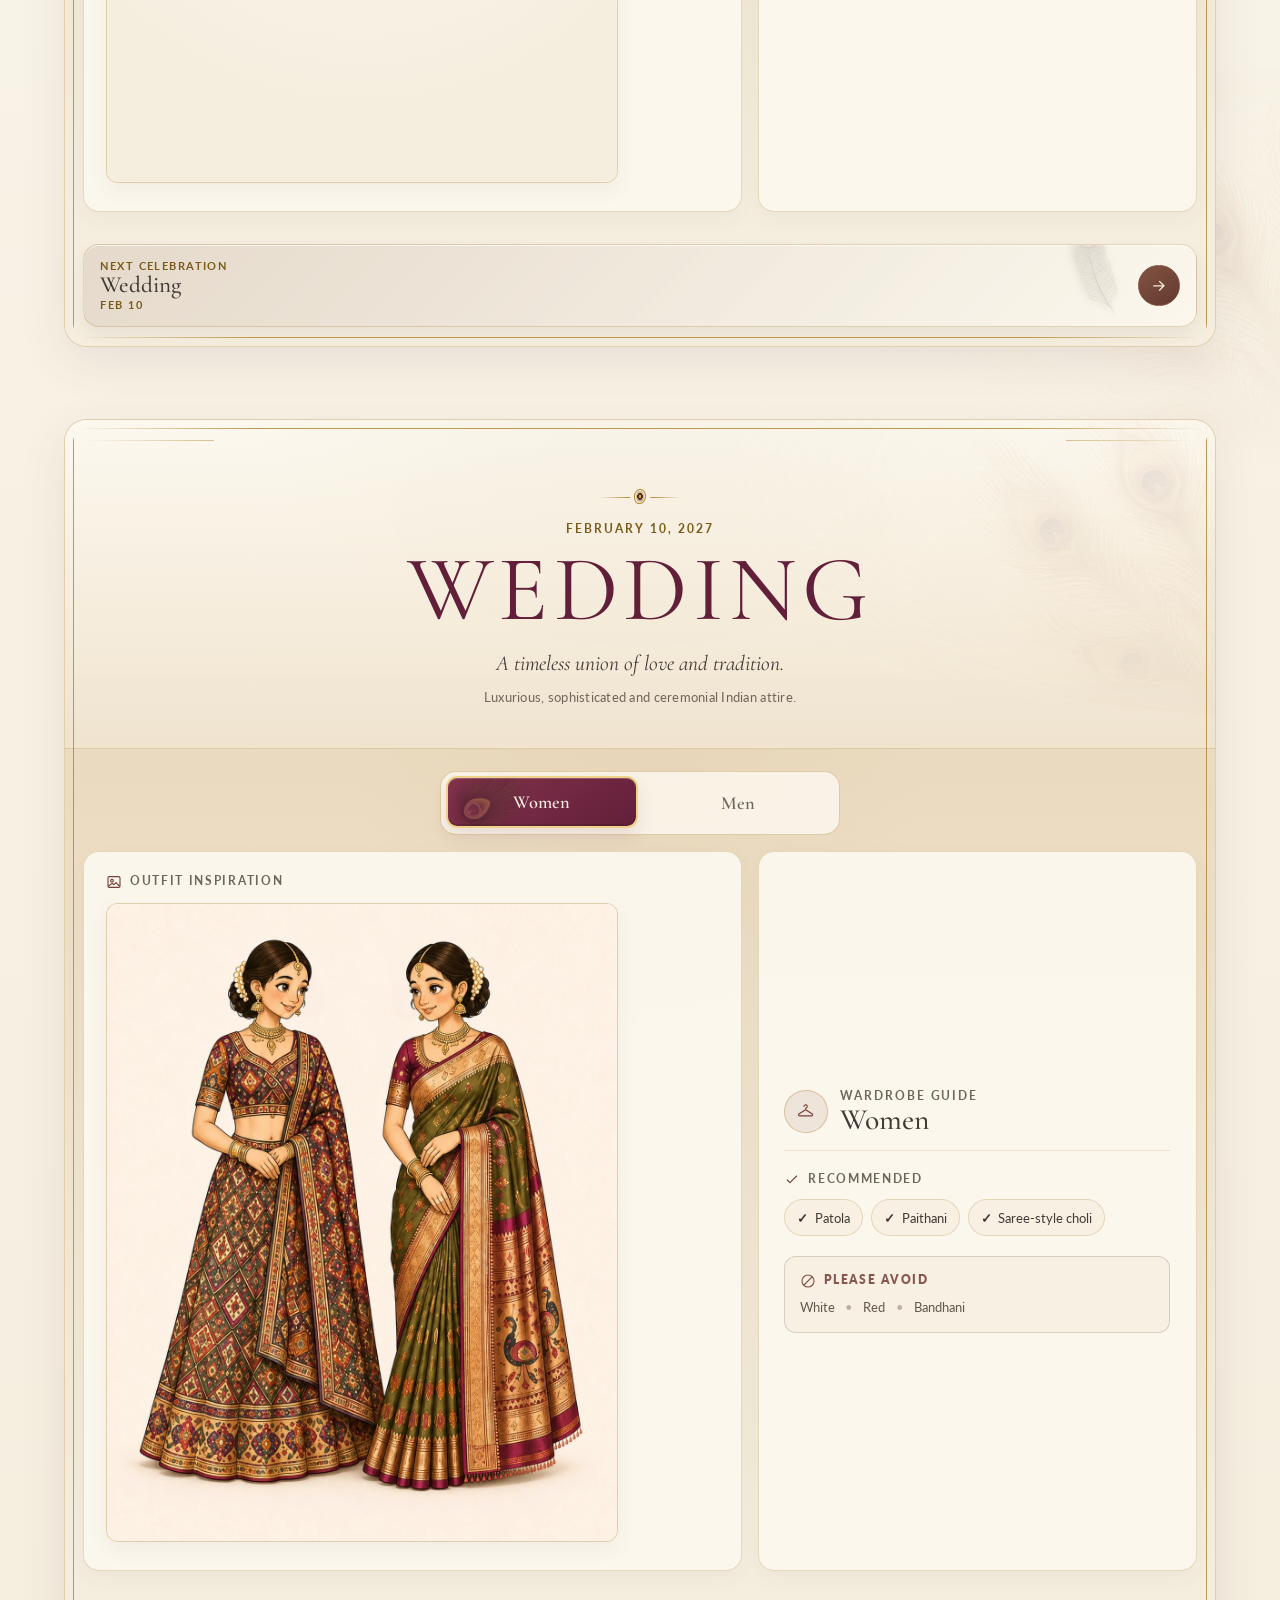
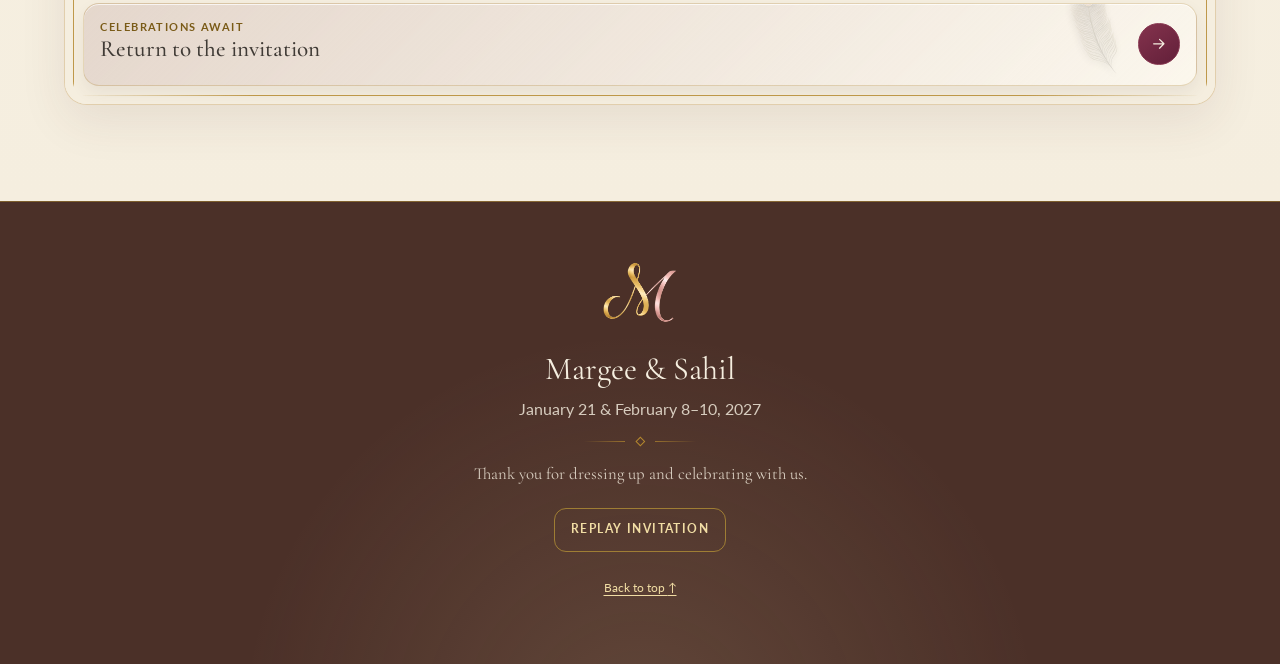
==== commit d79c6cf1: "Add warm feather parallax experience" ====
--- a/index.html
+++ b/index.html
@@ -12,7 +12,7 @@
     <title>Margee &amp; Sahil's Wedding Wardrobe</title>
     <link rel="canonical" href="https://thesamarstory.com/" data-site-canonical>
     <link rel="icon" type="image/png" href="assets/logo/ms-monogram-transparent.png">
-    <link rel="preload" as="image" href="assets/decor/peacock/peacock-feather-cluster-v3.png" fetchpriority="high">
+    <link rel="preload" as="image" href="assets/decor/peacock-feather-cluster-bg-v4.png" fetchpriority="high">
     <link rel="preconnect" href="https://fonts.googleapis.com">
     <link rel="preconnect" href="https://fonts.gstatic.com" crossorigin>
     <link
@@ -141,6 +141,30 @@
       <p class="sr-only" data-attire-status aria-live="polite"></p>
 
       <main id="events" tabindex="-1">
+        <div class="peacock-parallax" data-feather-parallax aria-hidden="true">
+          <span
+            class="peacock-parallax__layer peacock-parallax__layer--top"
+            data-parallax-layer
+            data-parallax-speed="0.06"
+            data-parallax-limit="48"
+            data-parallax-drift="-0.14"
+          ><i class="peacock-parallax__art"></i></span>
+          <span
+            class="peacock-parallax__layer peacock-parallax__layer--middle"
+            data-parallax-layer
+            data-parallax-speed="0.105"
+            data-parallax-limit="64"
+            data-parallax-drift="0.12"
+          ><i class="peacock-parallax__art"></i></span>
+          <span
+            class="peacock-parallax__layer peacock-parallax__layer--lower"
+            data-parallax-layer
+            data-parallax-speed="0.155"
+            data-parallax-limit="78"
+            data-parallax-drift="-0.18"
+          ><i class="peacock-parallax__art"></i></span>
+        </div>
+
         <div class="events-intro">
           <p class="eyebrow" data-events-kicker>Five celebrations</p>
           <h2>A wardrobe for every moment</h2>
--- a/css/styles.css
+++ b/css/styles.css
@@ -2414,7 +2414,7 @@
     width: 10.5rem;
     height: auto;
     aspect-ratio: 140 / 152;
-    background: url("../assets/decor/peacock/peacock-feather-eye-spray.svg") center / contain no-repeat;
+    background: url("../assets/decor/peacock/peacock-feather-eye-spray-warm.svg") center / contain no-repeat;
     content: "";
     filter: drop-shadow(0 0.22rem 0.3rem rgba(18, 12, 8, 0.34));
     opacity: 0.42;
@@ -2477,17 +2477,17 @@
     position: absolute;
     z-index: 0;
     top: -1rem;
-    right: -17rem;
+    right: -24rem;
     bottom: auto;
     left: auto;
-    width: 38rem;
+    width: 64rem;
     height: auto;
-    aspect-ratio: 1781 / 1333;
-    background: url("../assets/decor/peacock/peacock-feather-cluster-v3.png") center / contain no-repeat;
+    aspect-ratio: 1672 / 941;
+    background: url("../assets/decor/peacock-feather-cluster-bg-v4.png") center / contain no-repeat;
     content: "";
-    -webkit-mask-image: linear-gradient(90deg, transparent 0%, rgba(0, 0, 0, 0.38) 10%, #000 24%);
-    mask-image: linear-gradient(90deg, transparent 0%, rgba(0, 0, 0, 0.38) 10%, #000 24%);
-    opacity: 0.34;
+    -webkit-mask-image: radial-gradient(ellipse 68% 61% at 78% 35%, #000 0%, #000 48%, rgba(0, 0, 0, 0.9) 60%, transparent 100%);
+    mask-image: radial-gradient(ellipse 68% 61% at 78% 35%, #000 0%, #000 48%, rgba(0, 0, 0, 0.9) 60%, transparent 100%);
+    opacity: 0.62;
     pointer-events: none;
     transform: rotate(0.6deg);
     transform-origin: 70% 88%;
@@ -2589,15 +2589,15 @@
     position: absolute;
     z-index: 0;
     top: -1.5rem;
-    right: -16rem;
-    width: 36rem;
+    right: -24rem;
+    width: 64rem;
     height: auto;
-    aspect-ratio: 1781 / 1333;
-    background: url("../assets/decor/peacock/peacock-feather-cluster-v3.png") center / contain no-repeat;
+    aspect-ratio: 1672 / 941;
+    background: url("../assets/decor/peacock-feather-cluster-bg-v4.png") center / contain no-repeat;
     content: "";
-    -webkit-mask-image: linear-gradient(90deg, transparent 0%, rgba(0, 0, 0, 0.38) 10%, #000 24%);
-    mask-image: linear-gradient(90deg, transparent 0%, rgba(0, 0, 0, 0.38) 10%, #000 24%);
-    opacity: 0.37;
+    -webkit-mask-image: radial-gradient(ellipse 68% 61% at 78% 35%, #000 0%, #000 48%, rgba(0, 0, 0, 0.9) 60%, transparent 100%);
+    mask-image: radial-gradient(ellipse 68% 61% at 78% 35%, #000 0%, #000 48%, rgba(0, 0, 0, 0.9) 60%, transparent 100%);
+    opacity: 0.72;
     pointer-events: none;
     transform: rotate(0.6deg);
     transform-origin: 72% 88%;
@@ -2782,37 +2782,93 @@
       linear-gradient(180deg, var(--ivory), var(--surface) 48%, var(--ivory));
   }
 
-  main::before {
+  main::before,
+  main::after {
+    display: none;
+  }
+
+  .peacock-parallax {
+    position: absolute;
     z-index: 0;
-    inset: auto -15rem auto auto;
-    top: 9rem;
-    width: 32rem;
-    height: auto;
-    aspect-ratio: 1781 / 1333;
-    background: url("../assets/decor/peacock/peacock-feather-cluster-v3.png") center / contain no-repeat;
-    content: "";
+    inset: 0;
+    overflow: hidden;
+    pointer-events: none;
+    contain: paint;
+  }
+
+  .peacock-parallax__layer {
+    --parallax-x: 0px;
+    --parallax-y: 0px;
+    --parallax-limit: 48;
+    position: absolute;
+    display: block;
+    transform: translate3d(var(--parallax-x), var(--parallax-y), 0);
+  }
+
+  .peacock-parallax__layer.is-motion-active {
+    will-change: transform;
+  }
+
+  .peacock-parallax__art {
+    position: absolute;
+    inset: 0;
+    display: block;
+    background-position: center;
+    background-repeat: no-repeat;
+    background-size: contain;
+    mix-blend-mode: multiply;
+    transform: var(--feather-rest-transform);
+    transform-origin: 72% 88%;
+  }
+
+  .peacock-parallax__layer--top {
+    --parallax-limit: 48;
+    top: 7rem;
+    right: -22rem;
+    width: 46rem;
+    aspect-ratio: 1672 / 941;
     opacity: 0.1;
-    pointer-events: none;
-    transform: rotate(2deg);
-    transform-origin: 72% 88%;
-    mix-blend-mode: multiply;
-  }
-
-  main::after {
-    position: absolute;
-    z-index: 0;
-    top: 63%;
-    left: -15rem;
-    width: 32rem;
-    height: auto;
-    aspect-ratio: 1781 / 1333;
-    background: url("../assets/decor/peacock/peacock-feather-cluster-v3.png") center / contain no-repeat;
-    content: "";
-    opacity: 0.08;
-    pointer-events: none;
-    transform: scaleX(-1) rotate(2deg);
-    transform-origin: 72% 88%;
-    mix-blend-mode: multiply;
+  }
+
+  .peacock-parallax__layer--top .peacock-parallax__art,
+  .peacock-parallax__layer--middle .peacock-parallax__art {
+    background-image: url("../assets/decor/peacock-feather-cluster-bg-v4.png");
+    -webkit-mask-image: radial-gradient(ellipse 68% 61% at 78% 35%, #000 0%, #000 44%, rgba(0, 0, 0, 0.82) 58%, transparent 100%);
+    mask-image: radial-gradient(ellipse 68% 61% at 78% 35%, #000 0%, #000 44%, rgba(0, 0, 0, 0.82) 58%, transparent 100%);
+  }
+
+  .peacock-parallax__layer--top .peacock-parallax__art {
+    --feather-rest-transform: rotate(2deg);
+  }
+
+  .peacock-parallax__layer--middle {
+    --parallax-limit: 64;
+    top: 42%;
+    left: -22rem;
+    width: 46rem;
+    aspect-ratio: 1672 / 941;
+    opacity: 0.075;
+  }
+
+  .peacock-parallax__layer--middle .peacock-parallax__art {
+    --feather-rest-transform: scaleX(-1) rotate(2deg);
+  }
+
+  .peacock-parallax__layer--lower {
+    --parallax-limit: 78;
+    top: 76%;
+    right: -18rem;
+    width: 34rem;
+    aspect-ratio: 1672 / 941;
+    opacity: 0.06;
+  }
+
+  .peacock-parallax__layer--lower .peacock-parallax__art {
+    --feather-rest-transform: rotate(-2deg);
+    background-image: url("../assets/decor/peacock-feather-cluster-bg-v4.png");
+    transform-origin: 76% 92%;
+    -webkit-mask-image: radial-gradient(ellipse 68% 61% at 78% 35%, #000 0%, #000 42%, rgba(0, 0, 0, 0.78) 57%, transparent 100%);
+    mask-image: radial-gradient(ellipse 68% 61% at 78% 35%, #000 0%, #000 42%, rgba(0, 0, 0, 0.78) 57%, transparent 100%);
   }
 
   .events-intro {
@@ -2935,14 +2991,16 @@
     position: absolute;
     z-index: 0;
     top: -4.5rem;
-    right: -3.5rem;
-    width: 15rem;
-    aspect-ratio: 224 / 277;
-    background: url("../assets/decor/peacock/peacock-feather-full.svg") center / contain no-repeat;
-    opacity: 0.18;
+    right: -10rem;
+    width: 34rem;
+    aspect-ratio: 1672 / 941;
+    background: url("../assets/decor/peacock-feather-cluster-bg-v4.png") center / contain no-repeat;
+    opacity: 0.075;
     pointer-events: none;
-    transform: rotate(15deg);
+    transform: rotate(2deg);
     mix-blend-mode: multiply;
+    -webkit-mask-image: radial-gradient(ellipse 72% 68% at 72% 42%, #000 0%, rgba(0, 0, 0, 0.88) 48%, transparent 100%);
+    mask-image: radial-gradient(ellipse 72% 68% at 72% 42%, #000 0%, rgba(0, 0, 0, 0.88) 48%, transparent 100%);
   }
 
   .event-card__header > :not(.event-card__feather) {
@@ -3022,7 +3080,7 @@
     width: 6.25rem;
     height: auto;
     aspect-ratio: 140 / 152;
-    background: url("../assets/decor/peacock/peacock-feather-eye-spray.svg") center / contain no-repeat;
+    background: url("../assets/decor/peacock/peacock-feather-eye-spray-warm.svg") center / contain no-repeat;
     content: "";
     filter: drop-shadow(0 0.12rem 0.18rem rgba(20, 12, 8, 0.3));
     opacity: 0.33;
@@ -3126,7 +3184,7 @@
     right: 3.2rem;
     width: 6rem;
     height: 7.5rem;
-    background: url("../assets/decor/peacock/peacock-feather-full.svg") center / contain no-repeat;
+    background: url("../assets/decor/peacock/peacock-feather-full-warm.svg") center / contain no-repeat;
     content: "";
     opacity: 0.16;
     pointer-events: none;
@@ -3278,6 +3336,20 @@
     animation-duration: 8.6s;
   }
 
+  .peacock-parallax__layer.is-motion-active .peacock-parallax__art {
+    animation: peacock-parallax-breathe 11.5s ease-in-out infinite alternate;
+  }
+
+  .peacock-parallax__layer--middle.is-motion-active .peacock-parallax__art {
+    animation-delay: -4.1s;
+    animation-duration: 13.2s;
+  }
+
+  .peacock-parallax__layer--lower.is-motion-active .peacock-parallax__art {
+    animation-delay: -7.3s;
+    animation-duration: 10.4s;
+  }
+
   @keyframes peacock-feather-sway {
     from { transform: rotate(0.15deg) translate3d(-1px, 1px, 0); }
     to { transform: rotate(1.05deg) translate3d(3px, -2px, 0); }
@@ -3292,37 +3364,32 @@
     }
   }
 
+  @keyframes peacock-parallax-breathe {
+    from {
+      transform: var(--feather-rest-transform) translate3d(-1px, 1px, 0) rotate(-0.25deg) scale(0.995);
+    }
+    to {
+      transform: var(--feather-rest-transform) translate3d(2px, -2px, 0) rotate(0.35deg) scale(1.006);
+    }
+  }
+
   @media (max-width: 30rem) {
-    main::before {
-      top: 7rem;
-      right: -15rem;
-      width: 32rem;
-      opacity: 0.08;
-    }
-
-    main::after {
-      left: -15rem;
-      width: 32rem;
-      opacity: 0.07;
-    }
-
     .event-card__feather {
-      top: -3rem;
-      right: -2.5rem;
-      width: 10rem;
-      opacity: 0.14;
+      top: -3.5rem;
+      right: -11.5rem;
+      width: 31rem;
+      opacity: 0.065;
     }
 
     .hero::before {
-      top: -1.5rem;
-      right: -16rem;
-      opacity: 0.35;
+      top: -5rem;
+      right: -28rem;
+      opacity: 0.55;
     }
 
     .invitation::after {
-      top: -1rem;
-      right: -17rem;
-      opacity: 0.32;
+      top: -0.5rem;
+      opacity: 0.58;
     }
 
     .events {
@@ -3355,27 +3422,62 @@
     .events {
       width: min(calc(100% - 2.5rem), var(--page-width));
     }
+
+    .peacock-parallax__layer--top,
+    .peacock-parallax__layer--middle {
+      width: 52rem;
+    }
+
+    .peacock-parallax__layer--top {
+      --parallax-limit: 60;
+      right: -18rem;
+      opacity: 0.12;
+    }
+
+    .peacock-parallax__layer--middle {
+      --parallax-limit: 78;
+      left: -18rem;
+      opacity: 0.09;
+    }
+
+    .peacock-parallax__layer--lower {
+      --parallax-limit: 92;
+      right: -16rem;
+      width: 40rem;
+      opacity: 0.07;
+    }
   }
 
   @media (min-width: 58rem) {
-    main::before {
-      top: 7rem;
-      right: -10rem;
-      width: 40rem;
-      opacity: 0.13;
-    }
-
-    main::after {
-      left: -10rem;
-      width: 40rem;
+    .peacock-parallax__layer--top,
+    .peacock-parallax__layer--middle {
+      width: 60rem;
+    }
+
+    .peacock-parallax__layer--top {
+      --parallax-limit: 74;
+      right: -12rem;
+      opacity: 0.14;
+    }
+
+    .peacock-parallax__layer--middle {
+      --parallax-limit: 94;
+      left: -12rem;
       opacity: 0.11;
     }
 
+    .peacock-parallax__layer--lower {
+      --parallax-limit: 112;
+      right: -12rem;
+      width: 46rem;
+      opacity: 0.085;
+    }
+
     .event-card__feather {
-      top: -5rem;
-      right: -2.5rem;
-      width: 18rem;
-      opacity: 0.21;
+      top: -6rem;
+      right: -11rem;
+      width: 43rem;
+      opacity: 0.085;
     }
 
     .hero__scenery,
@@ -3386,18 +3488,18 @@
     }
 
     .invitation::after {
-      top: -3rem;
-      right: -14rem;
+      top: -1.5rem;
+      right: -10rem;
       left: auto;
-      width: 56rem;
+      width: 76rem;
       height: auto;
       transform: rotate(0.6deg);
     }
 
     .hero::before {
-      top: -2rem;
-      right: -14rem;
-      width: 54rem;
+      top: -2.25rem;
+      right: -10rem;
+      width: 76rem;
       height: auto;
     }
   }
@@ -3405,7 +3507,7 @@
   @media (max-height: 30rem) and (min-width: 40rem) {
     .hero::before,
     .invitation::after {
-      right: -14rem;
+      right: -23rem;
     }
   }
 }
@@ -3465,8 +3567,7 @@
       opacity: 0.15;
     }
 
-    main::before,
-    main::after,
+    .peacock-parallax,
     .event-card__feather {
       opacity: 0.025;
     }
@@ -3500,6 +3601,17 @@
     .hero__flames,
     .motion-art__layers {
       display: none;
+    }
+
+    .peacock-parallax__layer {
+      --parallax-x: 0px !important;
+      --parallax-y: 0px !important;
+      transform: translate3d(0, 0, 0) !important;
+    }
+
+    .peacock-parallax__art {
+      animation: none !important;
+      transform: var(--feather-rest-transform) !important;
     }
   }
 
@@ -3511,8 +3623,7 @@
     .event-card__draw-border,
     .hero::before,
     .invitation::after,
-    main::before,
-    main::after,
+    .peacock-parallax,
     .event-card__feather,
     .button--primary::before,
     .attire-tab::after,
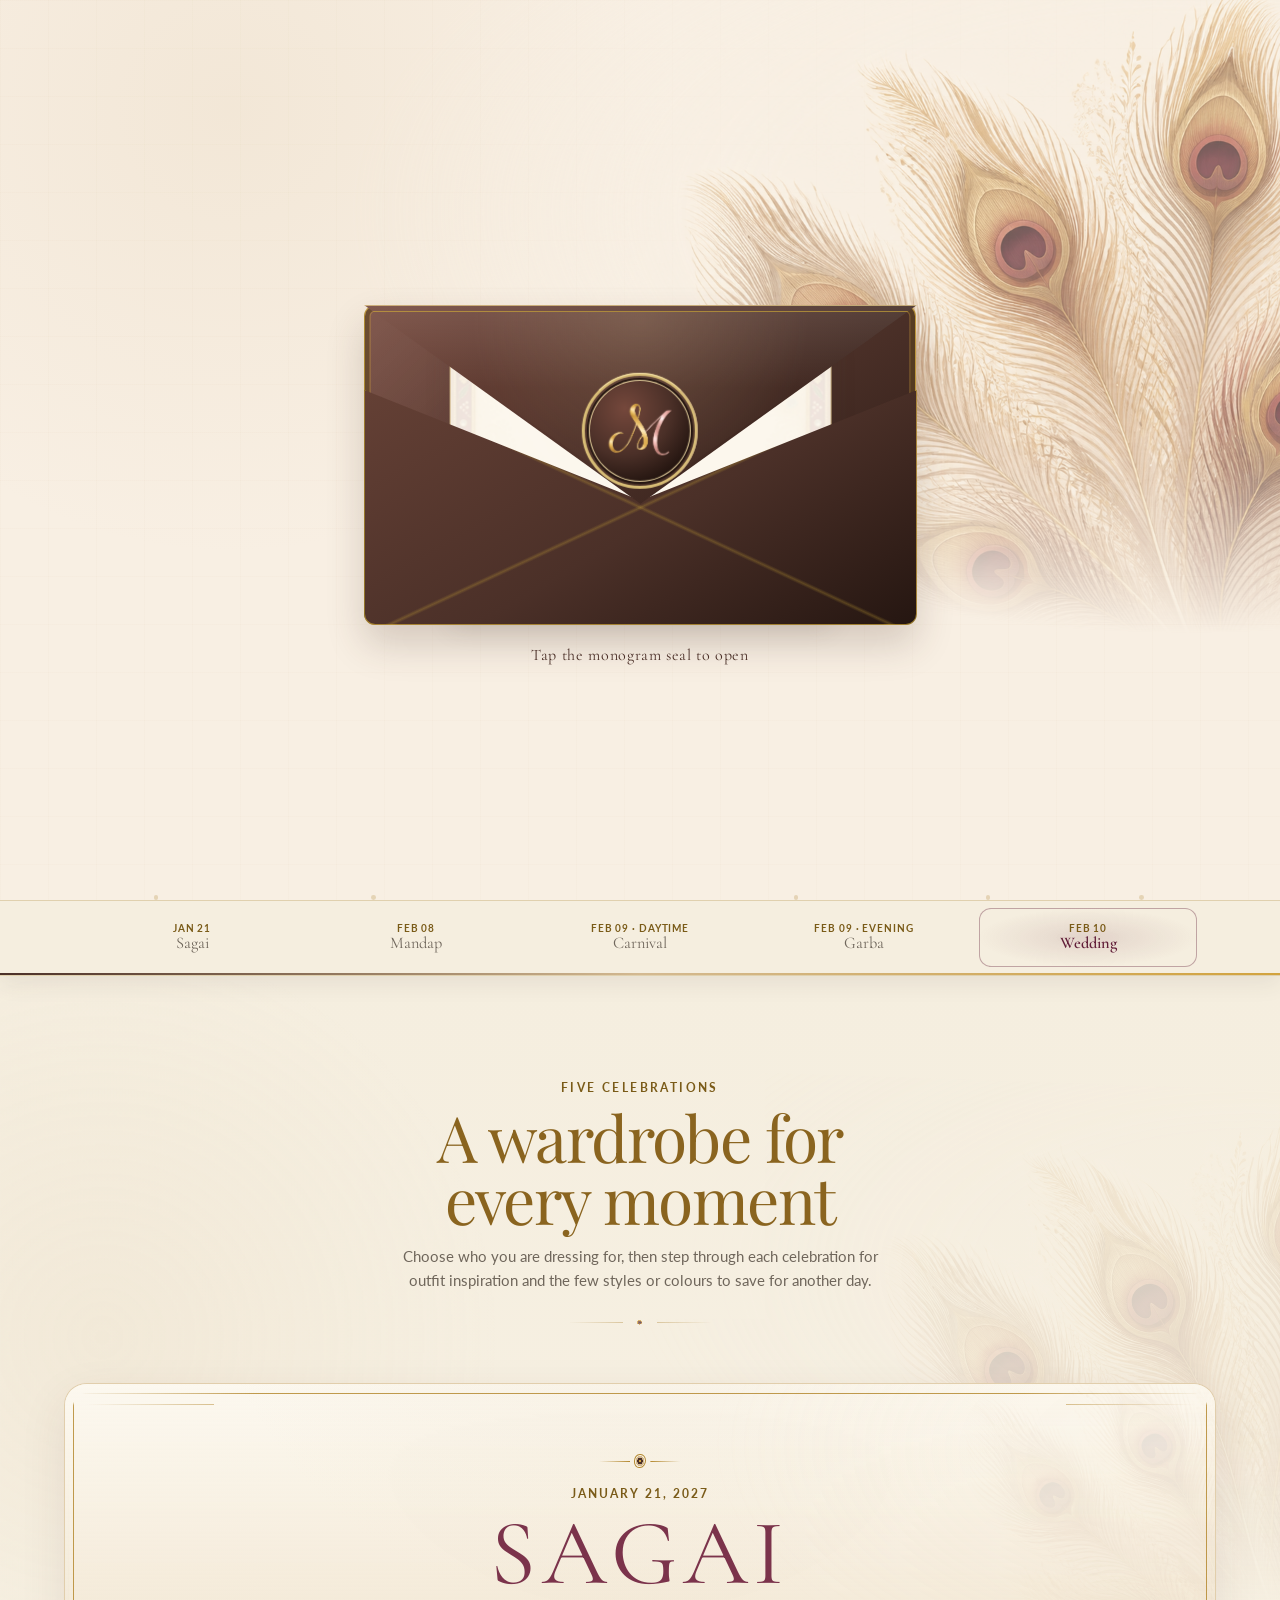
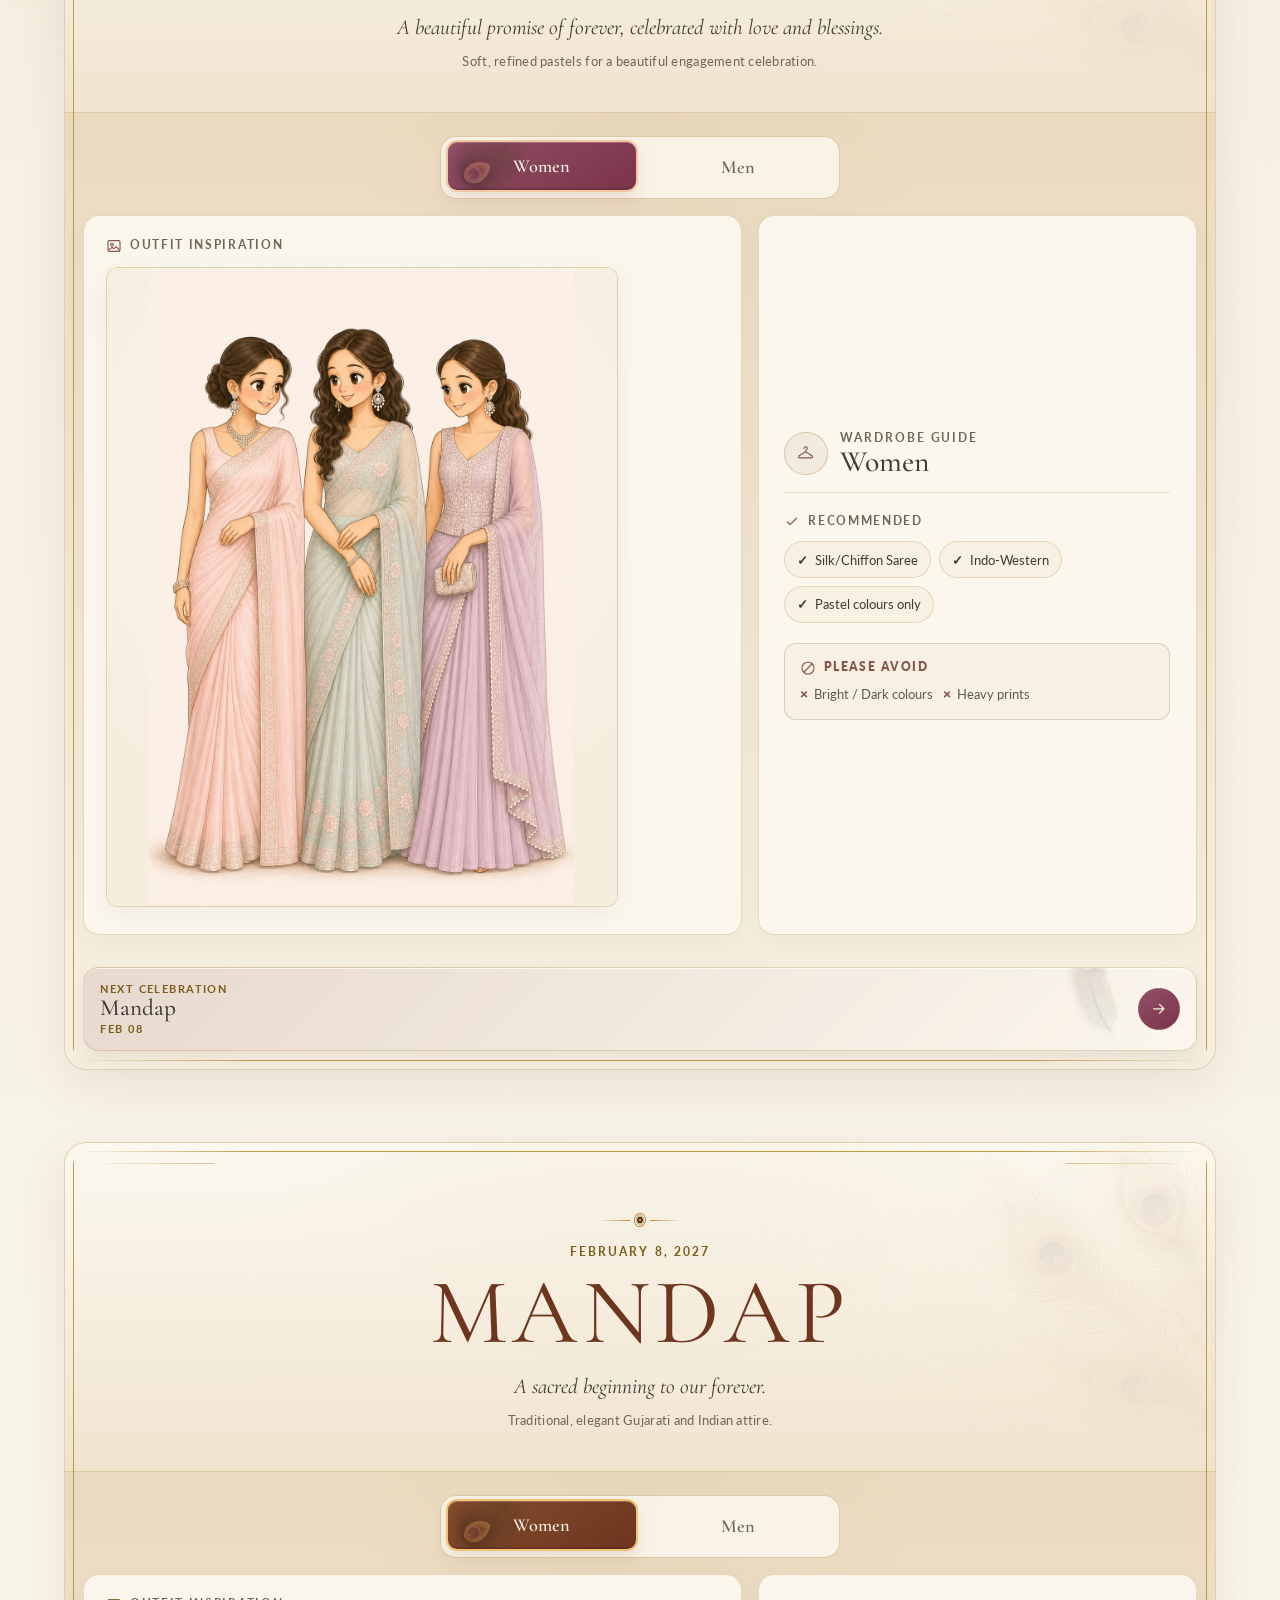
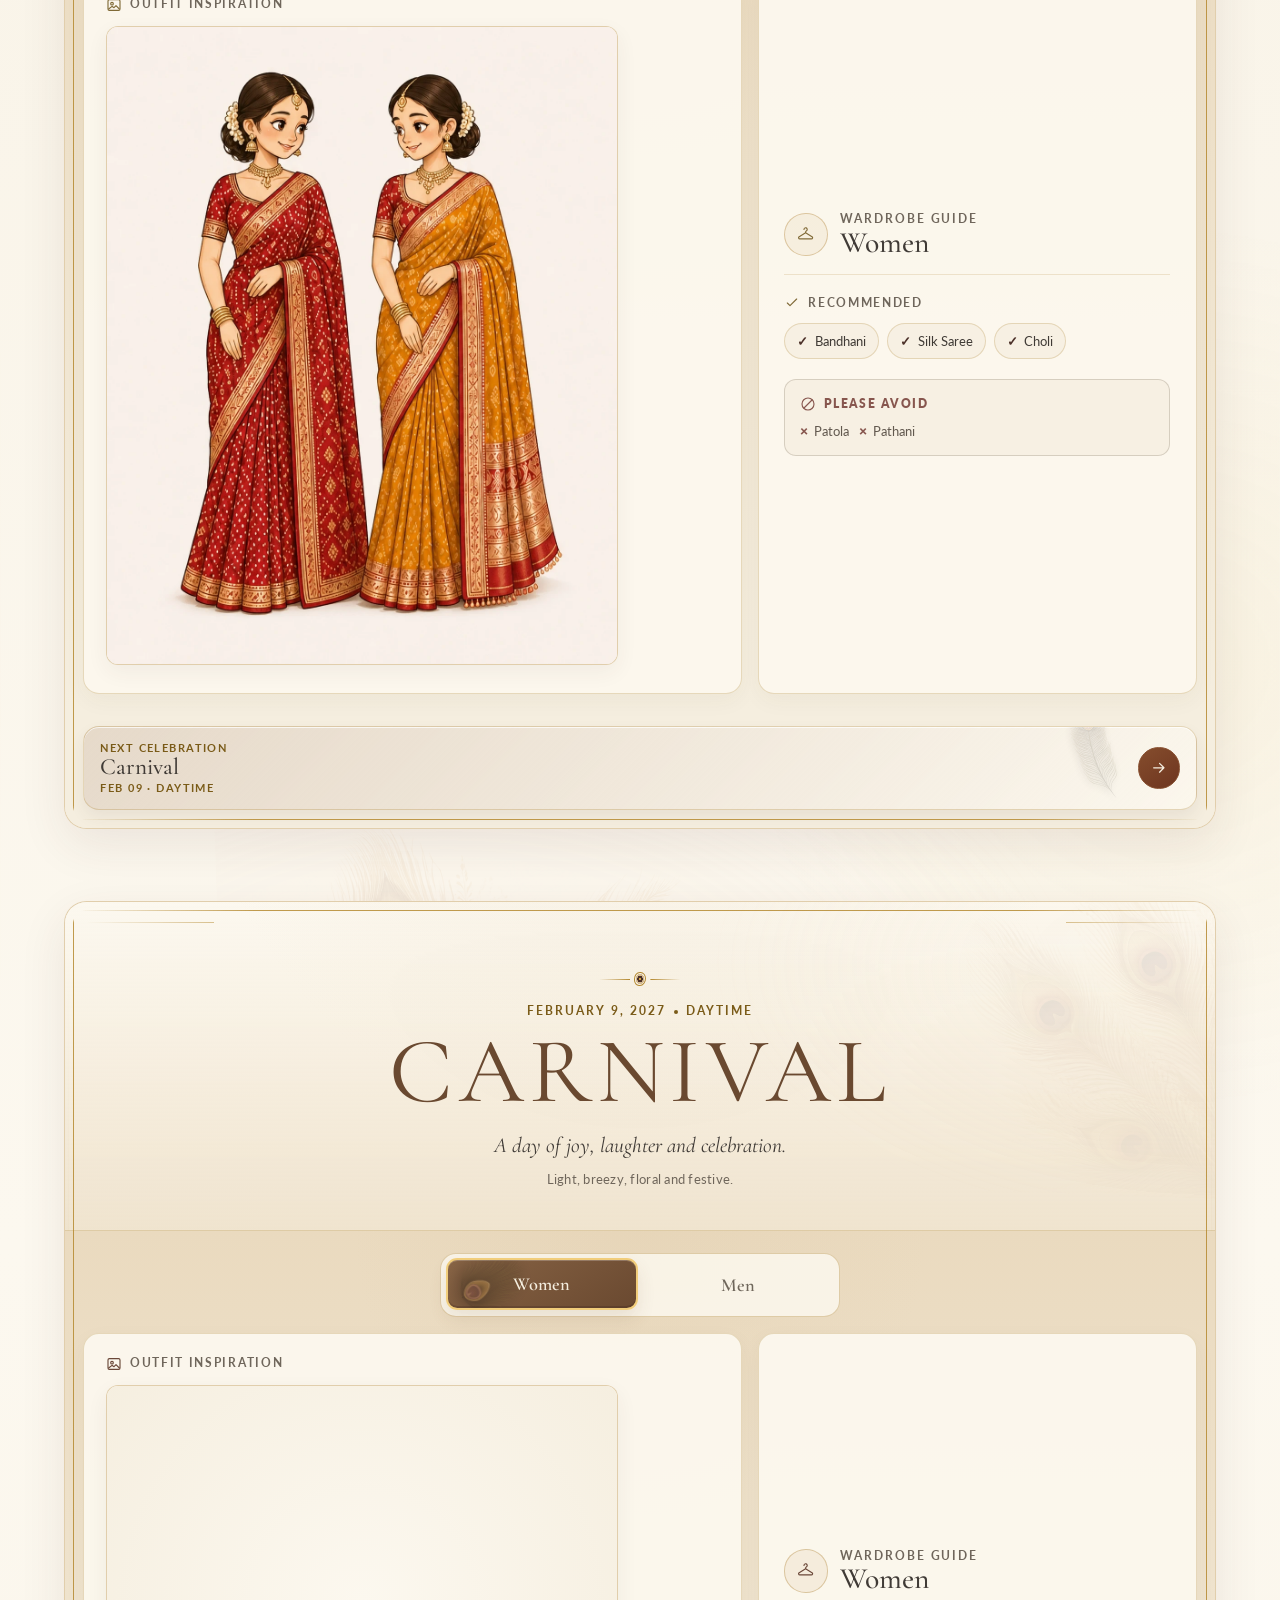
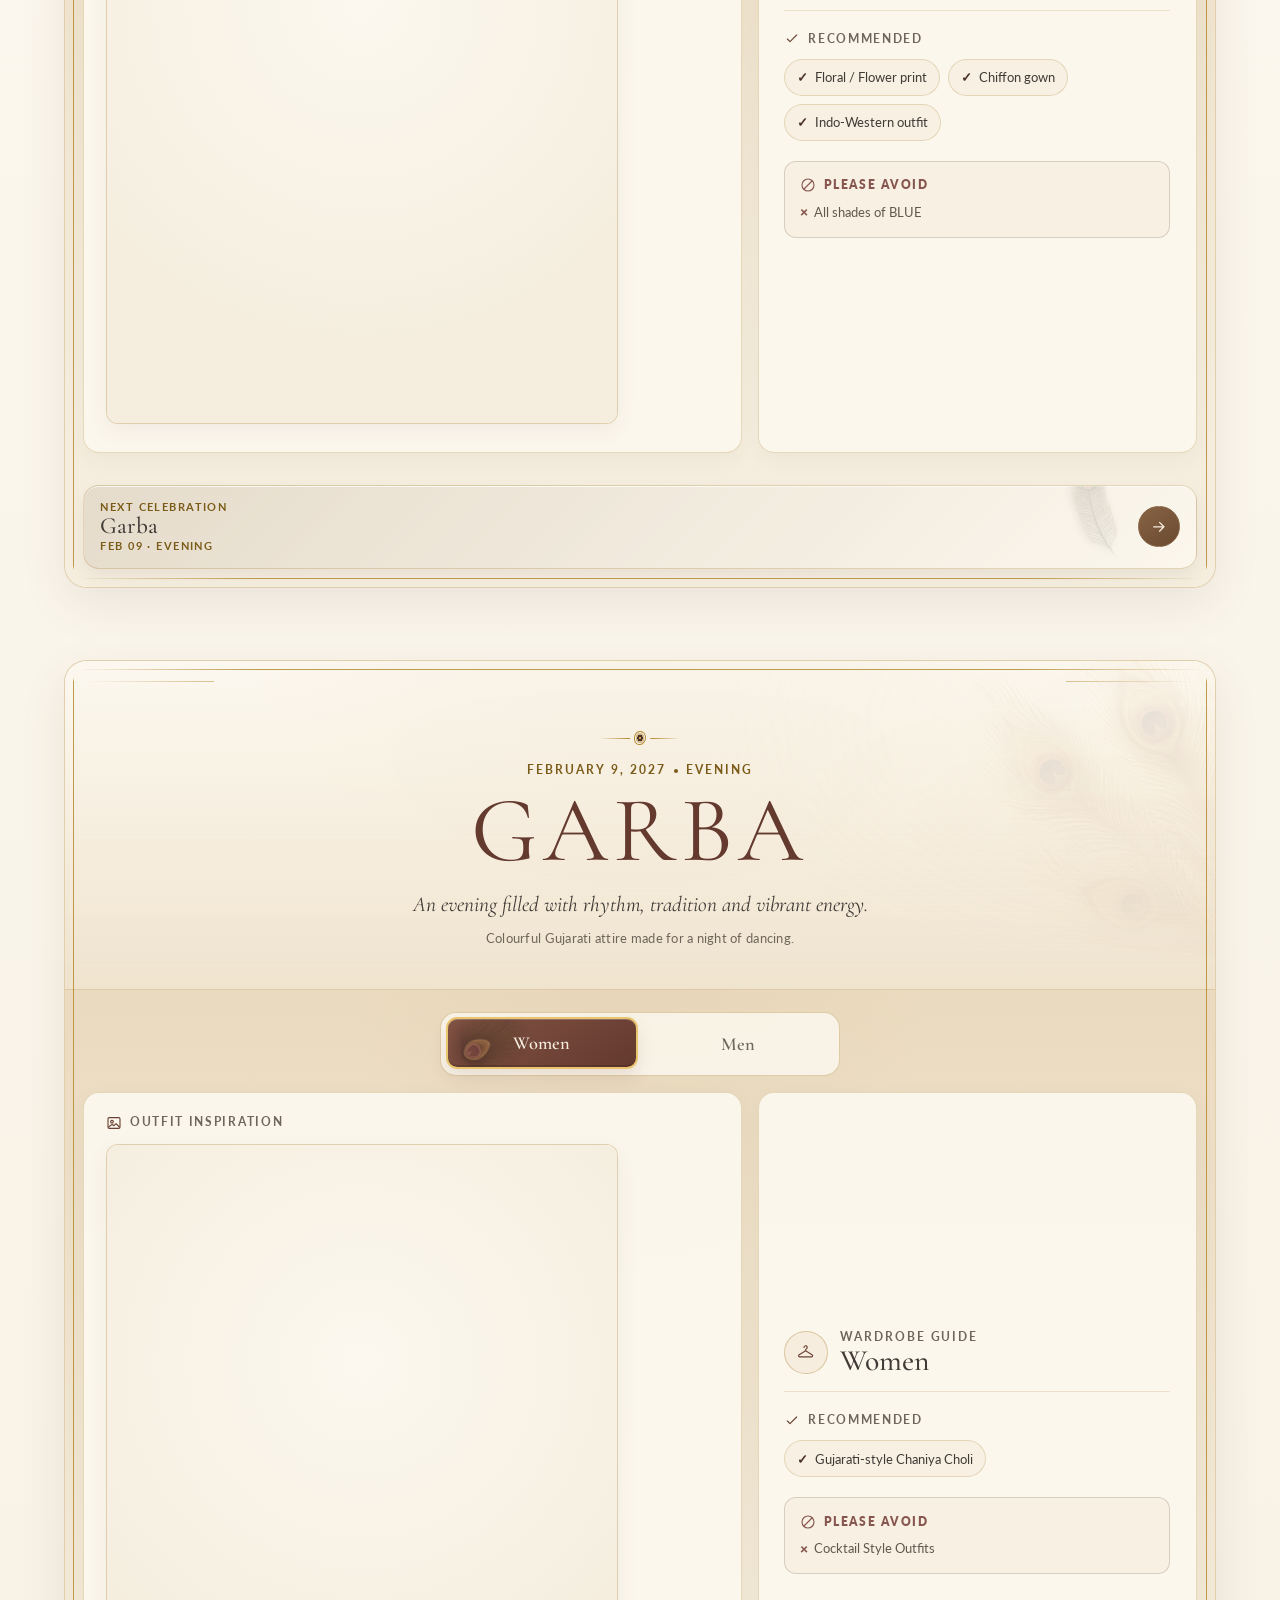
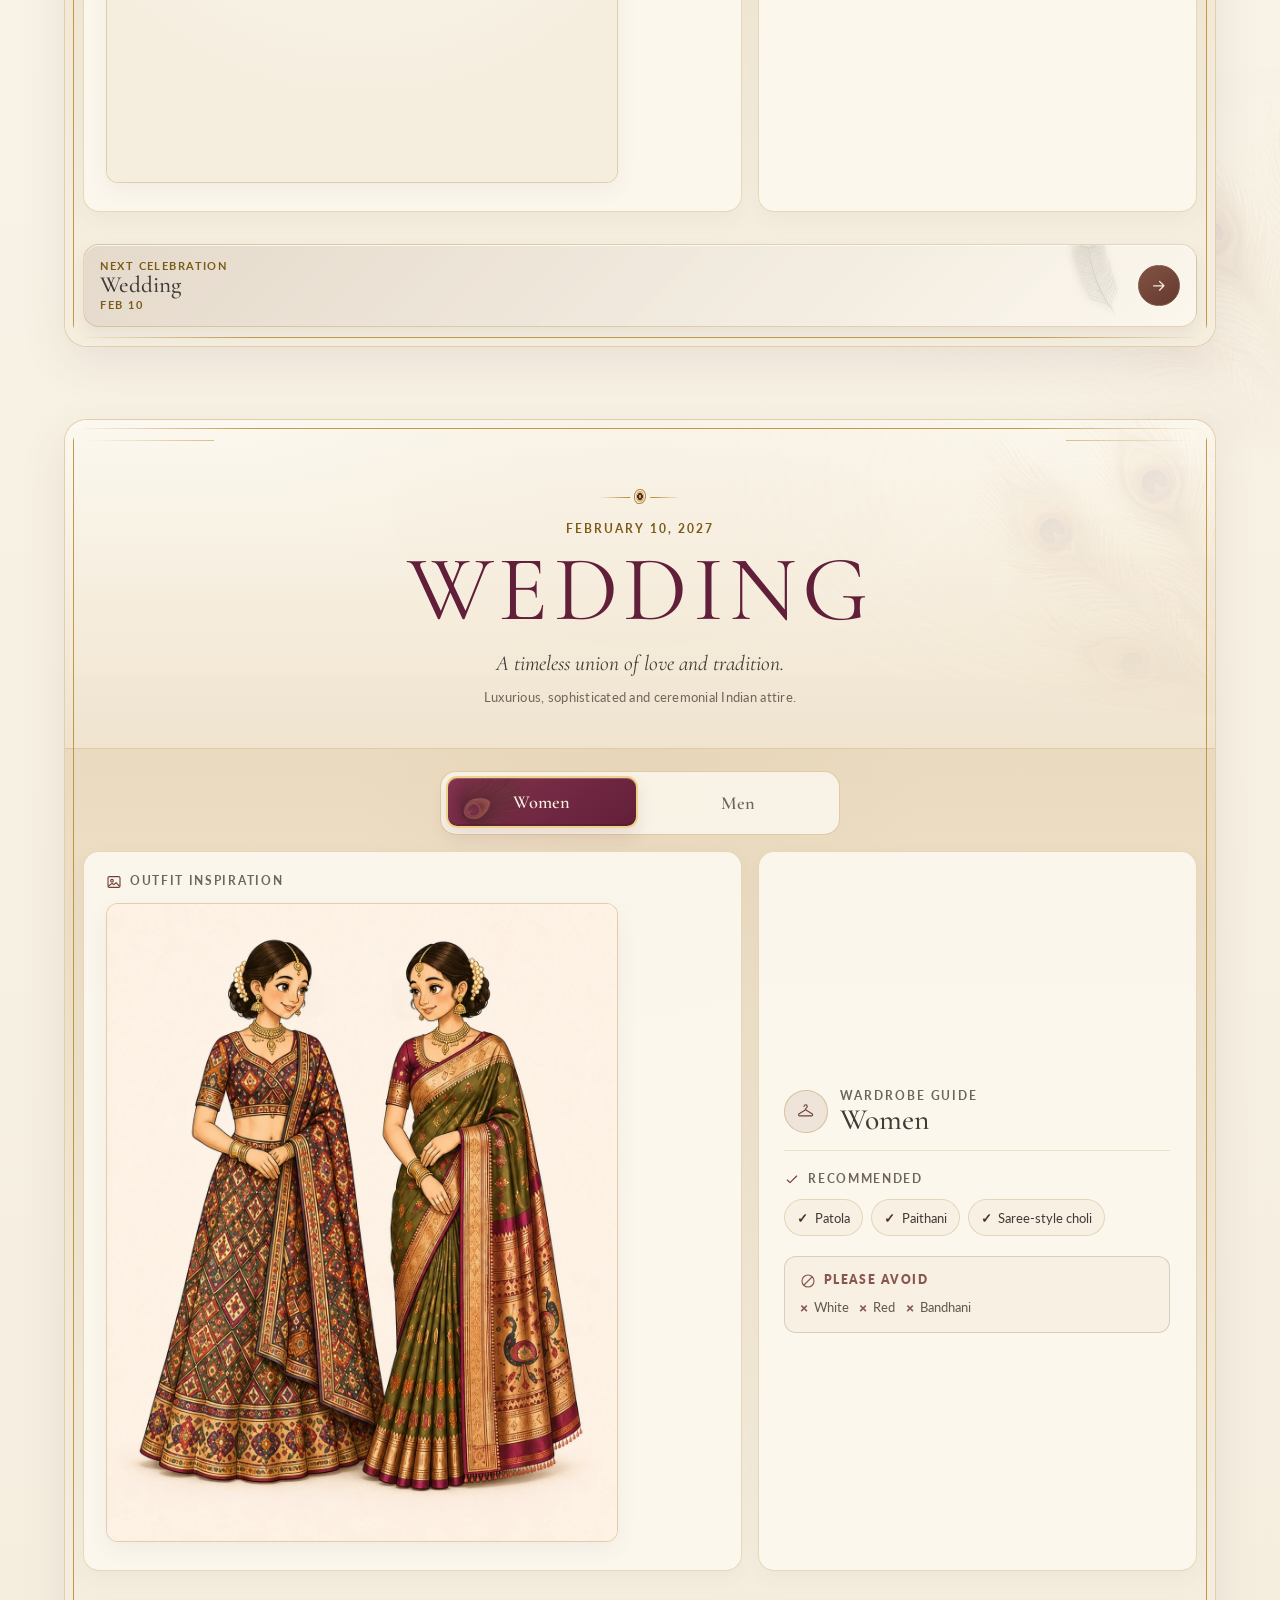
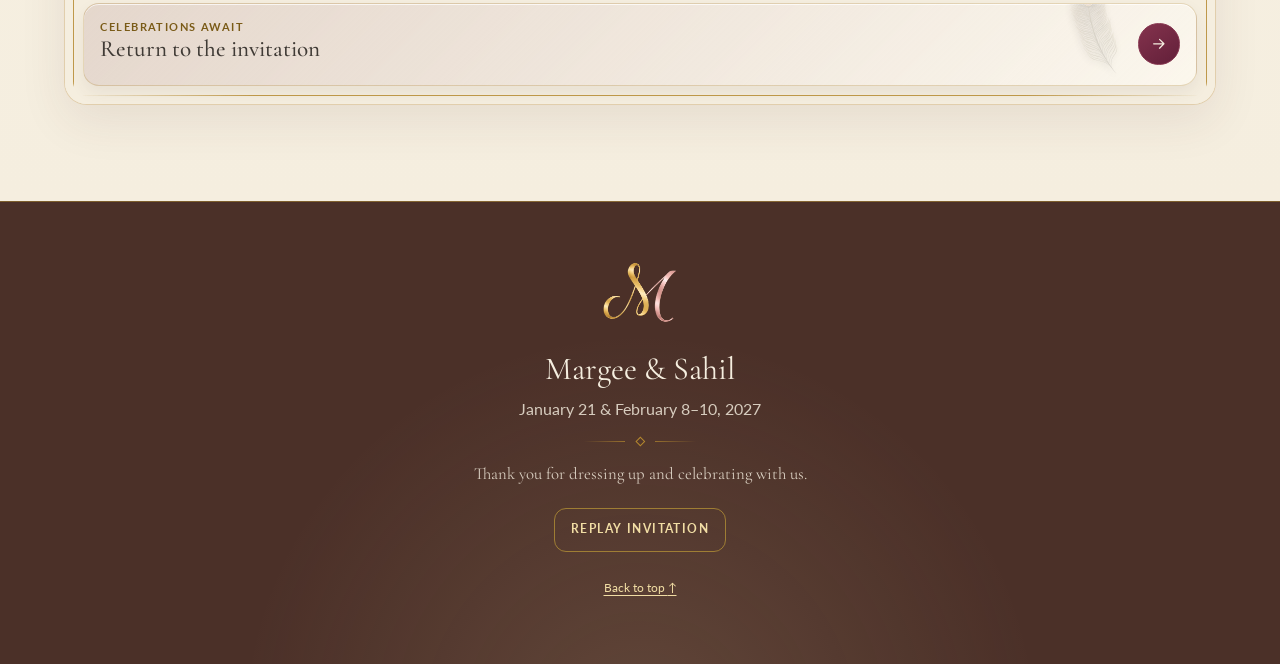
==== commit 0d908b2c: "Add direct wardrobe routes for all events, attire, engagement and garba" ====
--- a/index.html
+++ b/index.html
@@ -22,8 +22,8 @@
     <link rel="stylesheet" href="css/styles.css">
     <script src="js/events.js" defer></script>
     <script src="js/motion-packs.js" defer></script>
+    <script src="js/app.js" defer></script>
     <script src="js/invitation.js" defer></script>
-    <script src="js/app.js" defer></script>
   </head>
   <body>
     <dialog
--- a/css/styles.css
+++ b/css/styles.css
@@ -1500,10 +1500,18 @@
     list-style: none;
   }
 
-  .avoid-list li:not(:last-child)::after {
-    margin-left: 0.65rem;
-    color: rgba(123, 38, 56, 0.42);
-    content: "•";
+  .avoid-list li {
+    display: inline-flex;
+    align-items: center;
+    gap: 0.38rem;
+  }
+
+  .avoid-list li::before {
+    color: var(--danger-700);
+    content: "\00D7";
+    font-size: 1.05em;
+    font-weight: 800;
+    line-height: 1;
   }
 
   .event-next {
@@ -3157,8 +3165,8 @@
     color: #62594f;
   }
 
-  .avoid-list li:not(:last-child)::after {
-    color: rgba(141, 127, 110, 0.55);
+  .avoid-list li::before {
+    color: var(--danger-700);
   }
 
   .event-next {
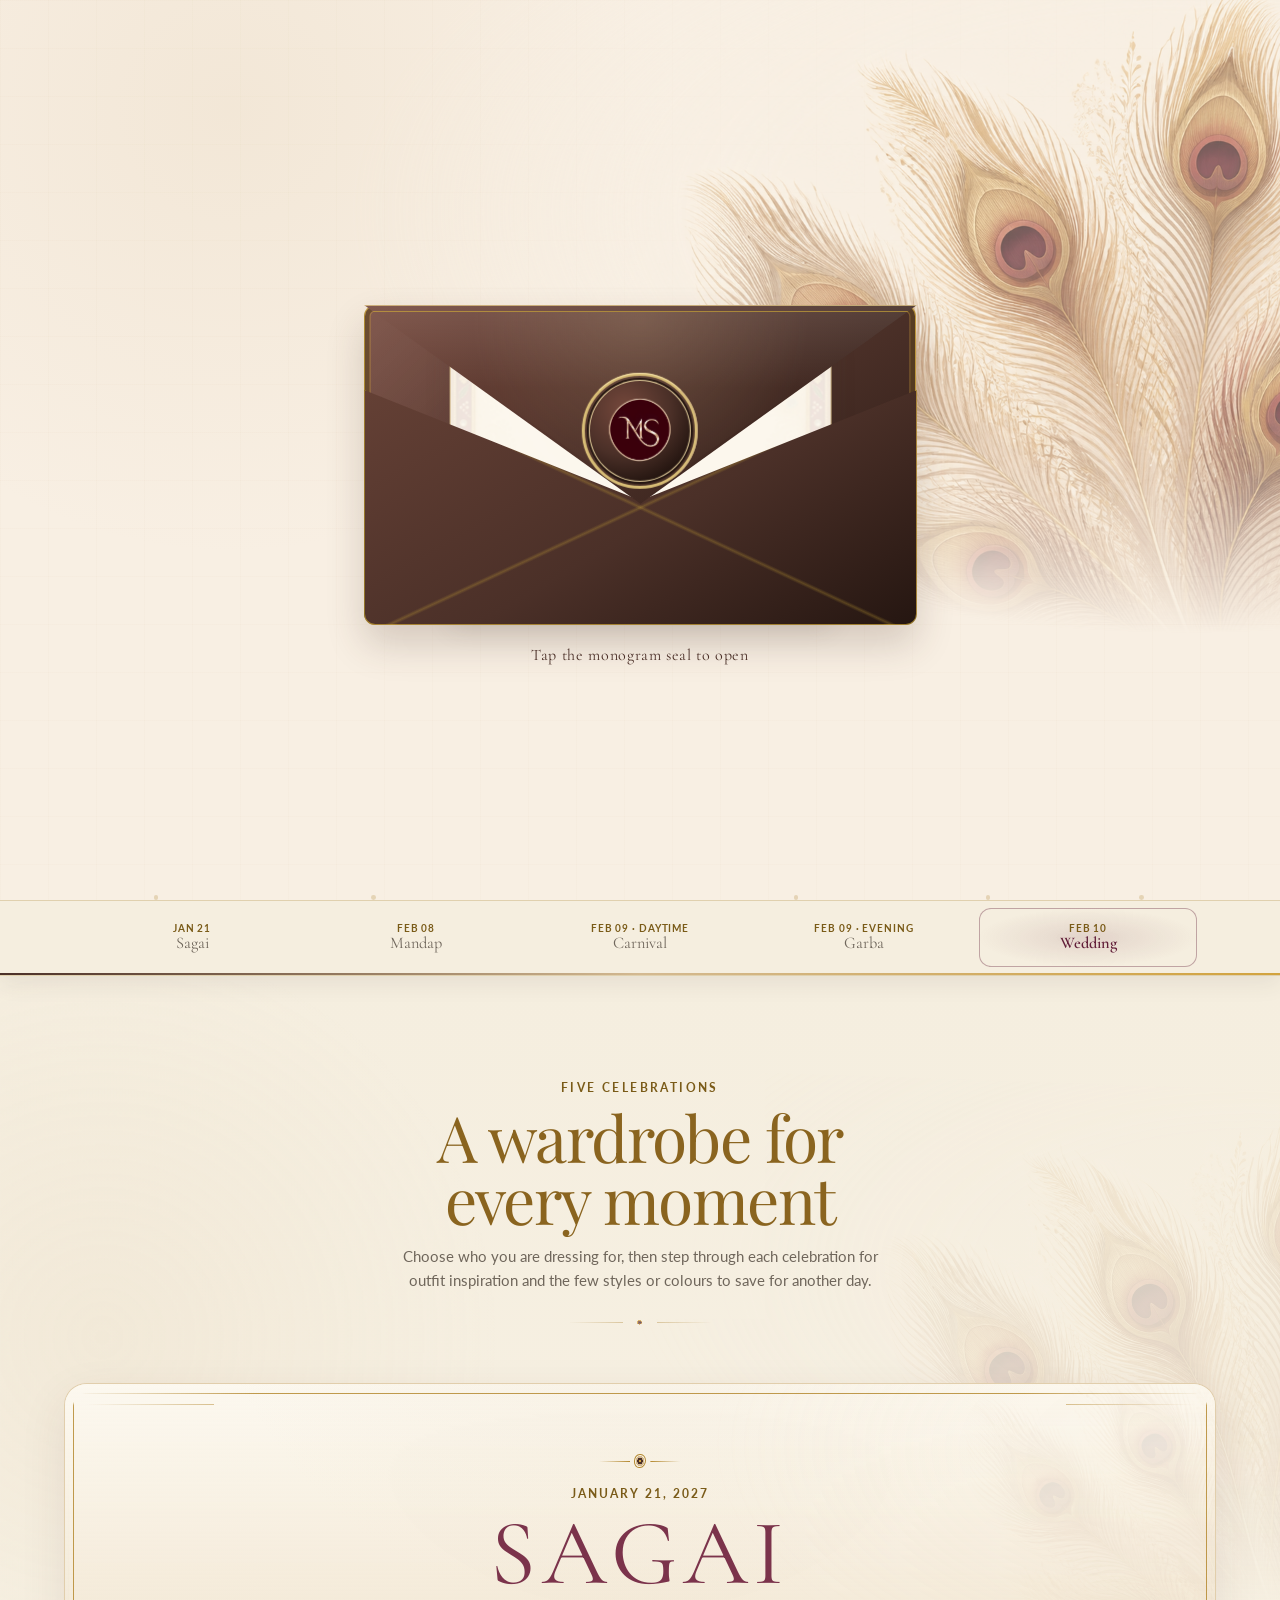
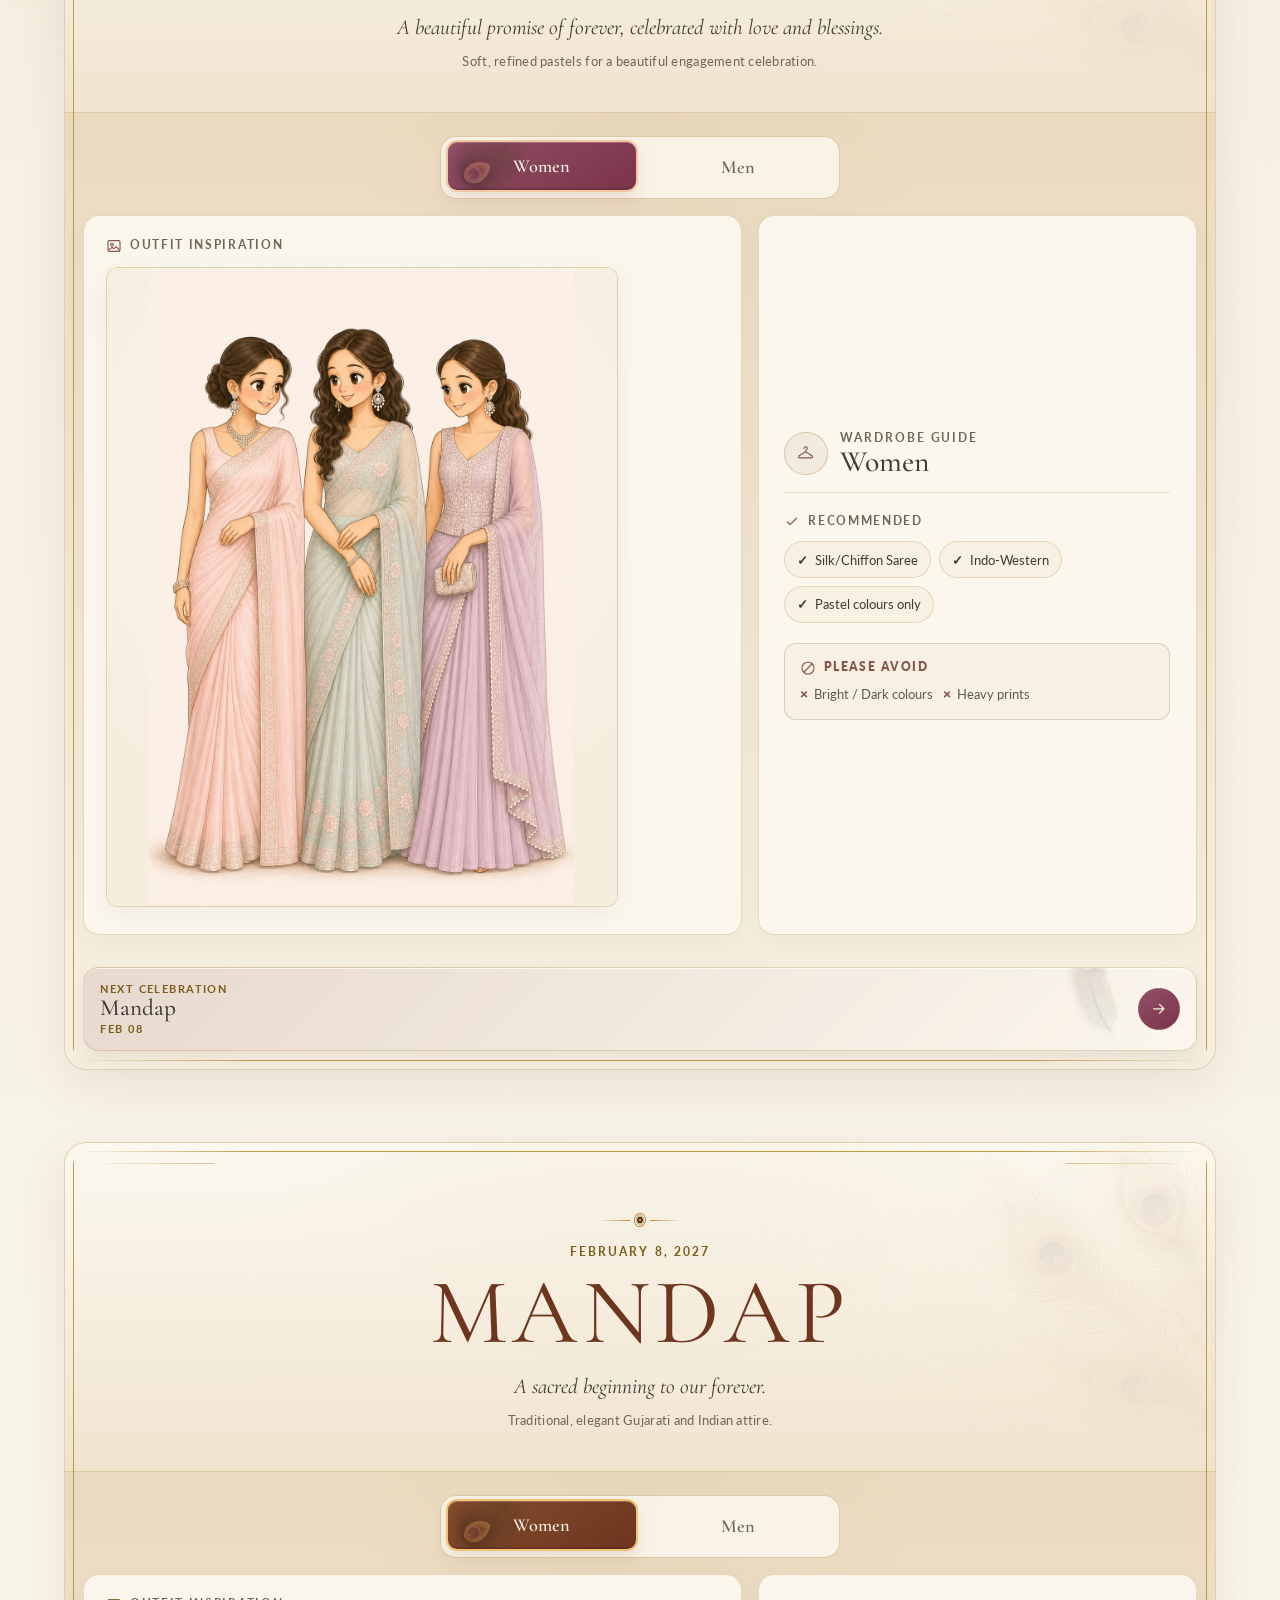
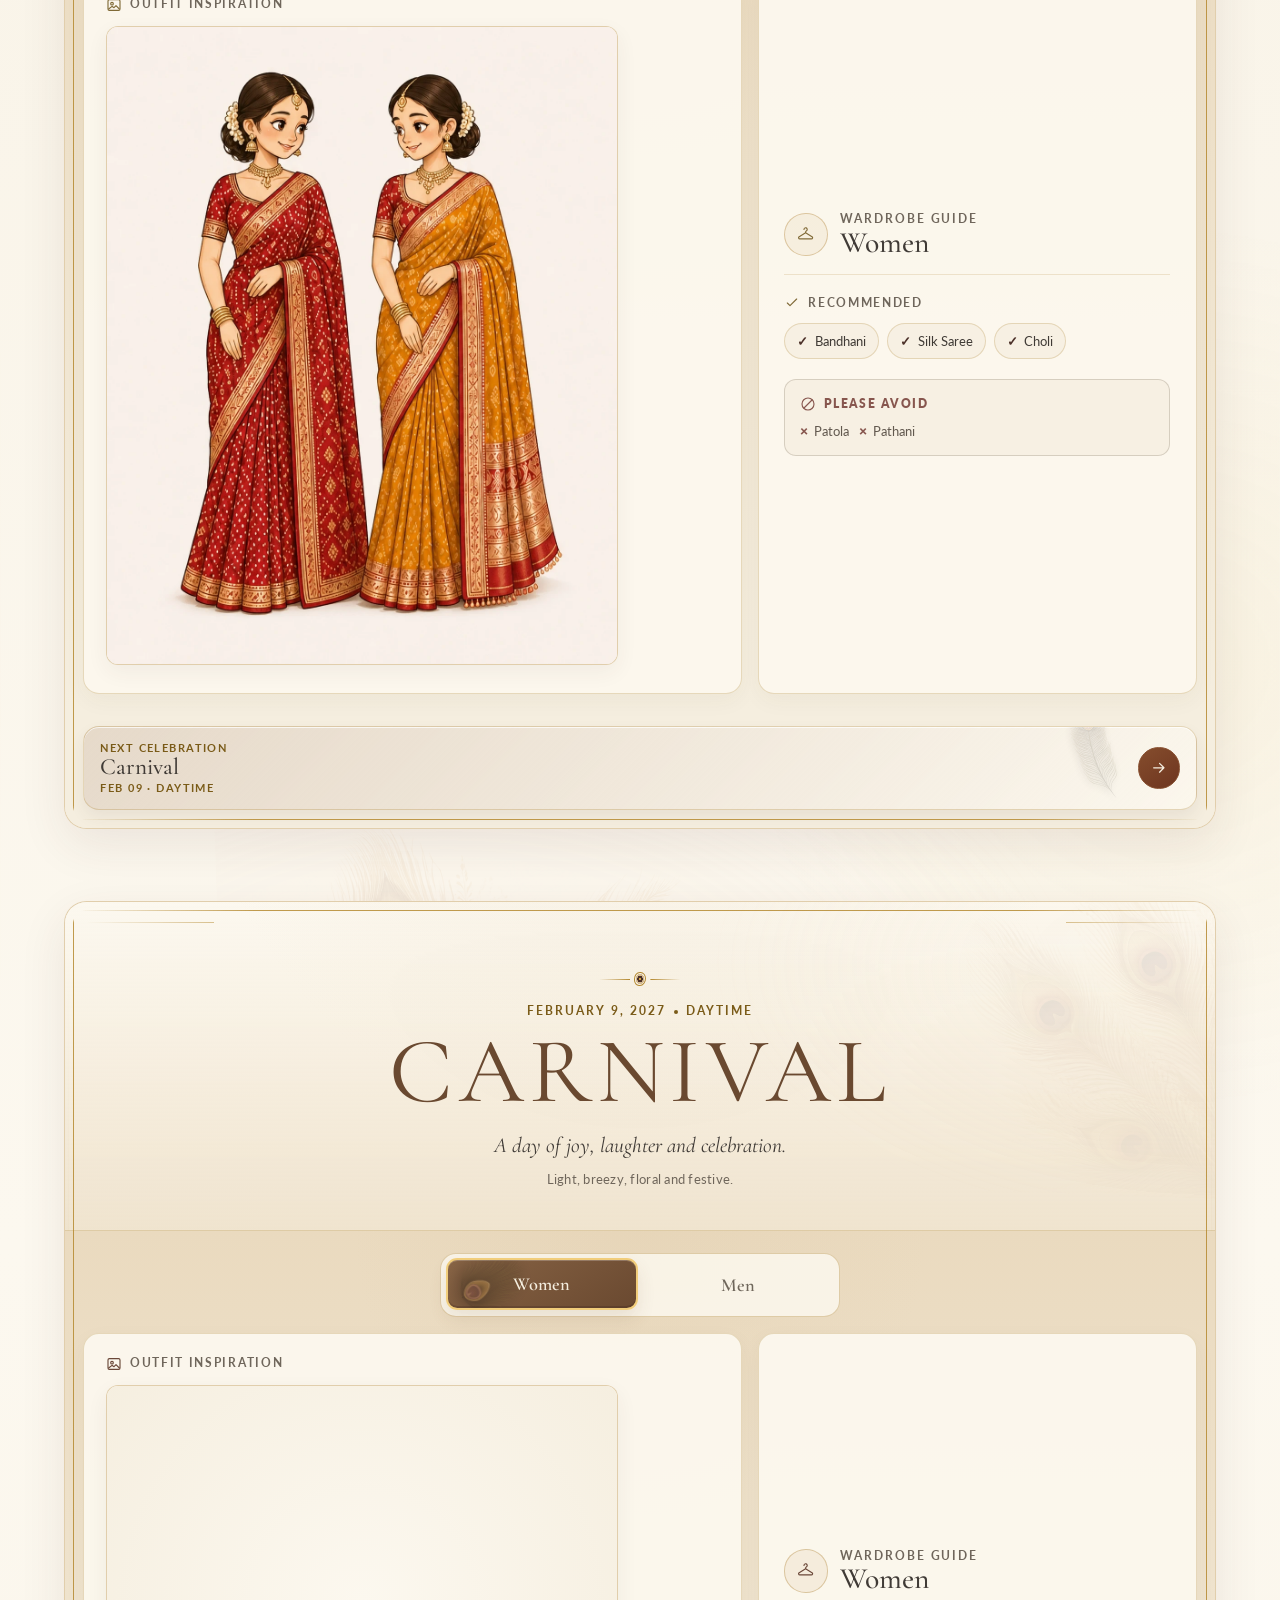
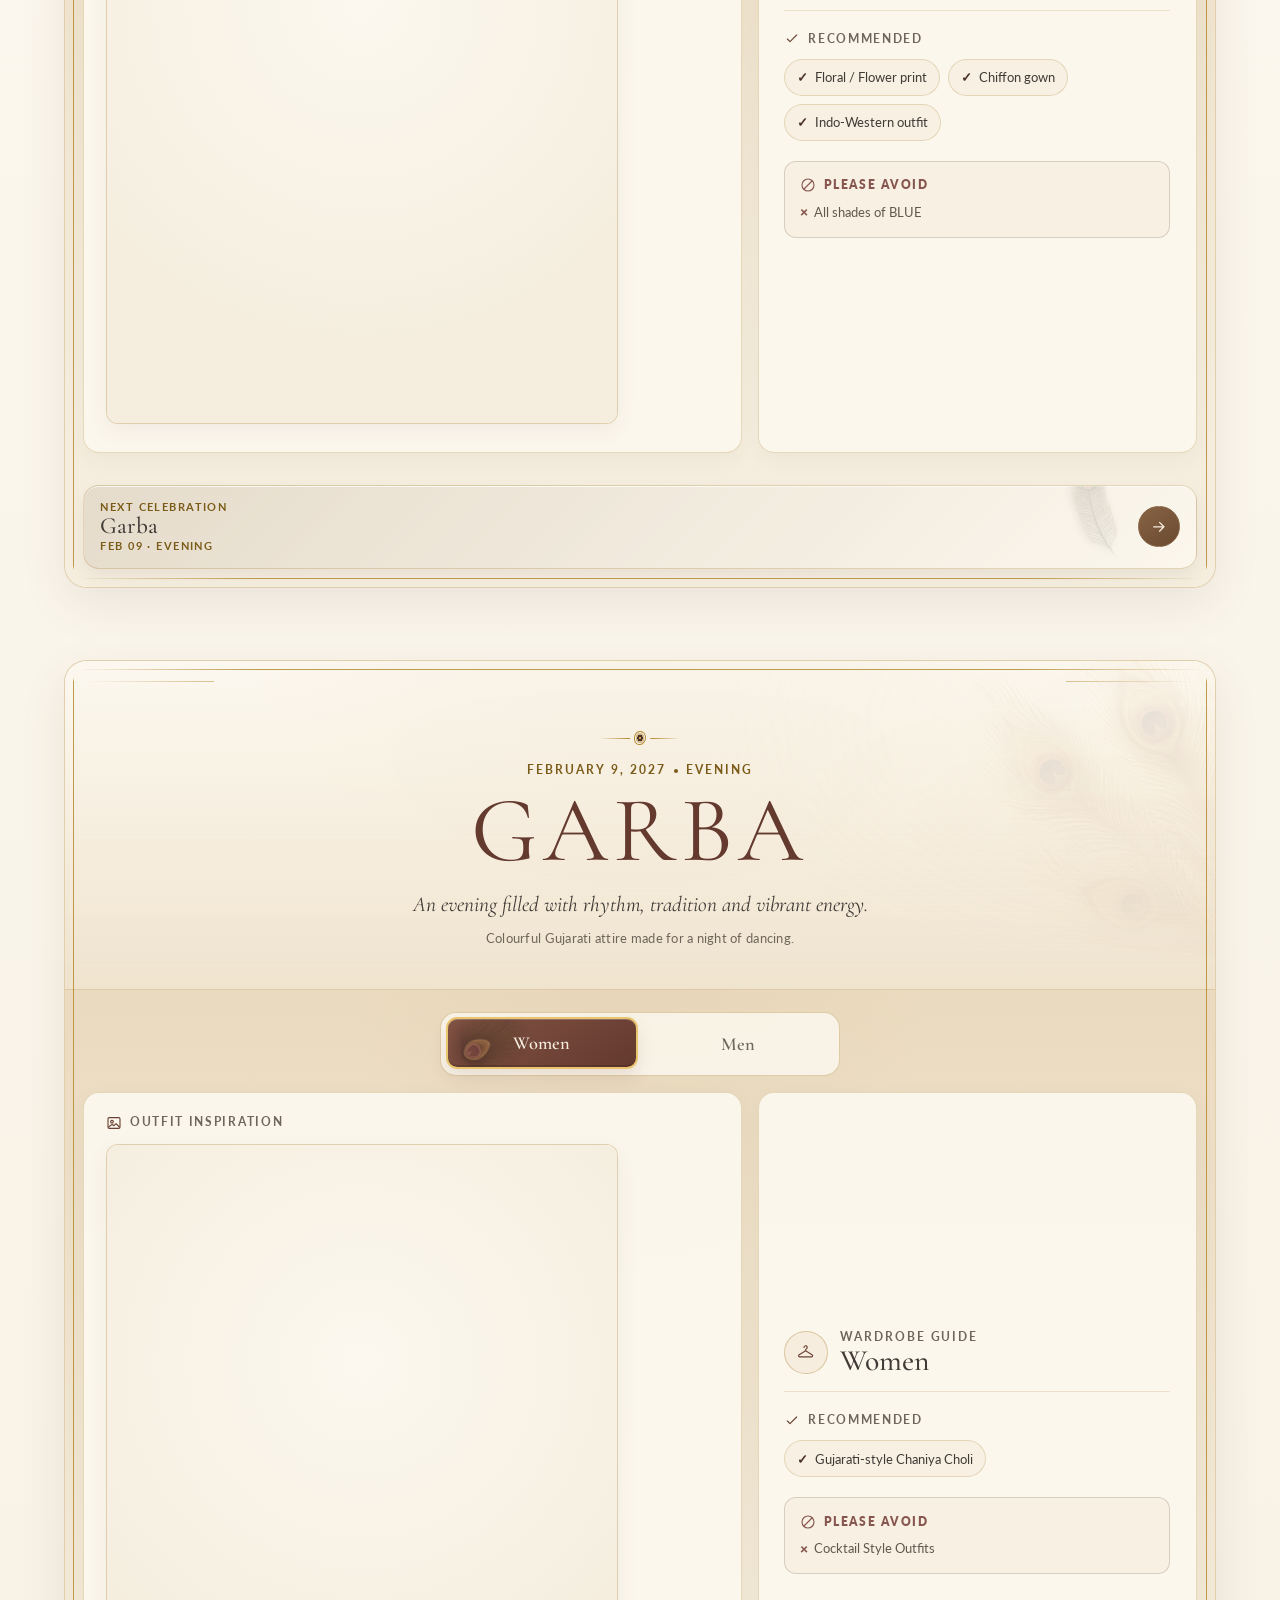
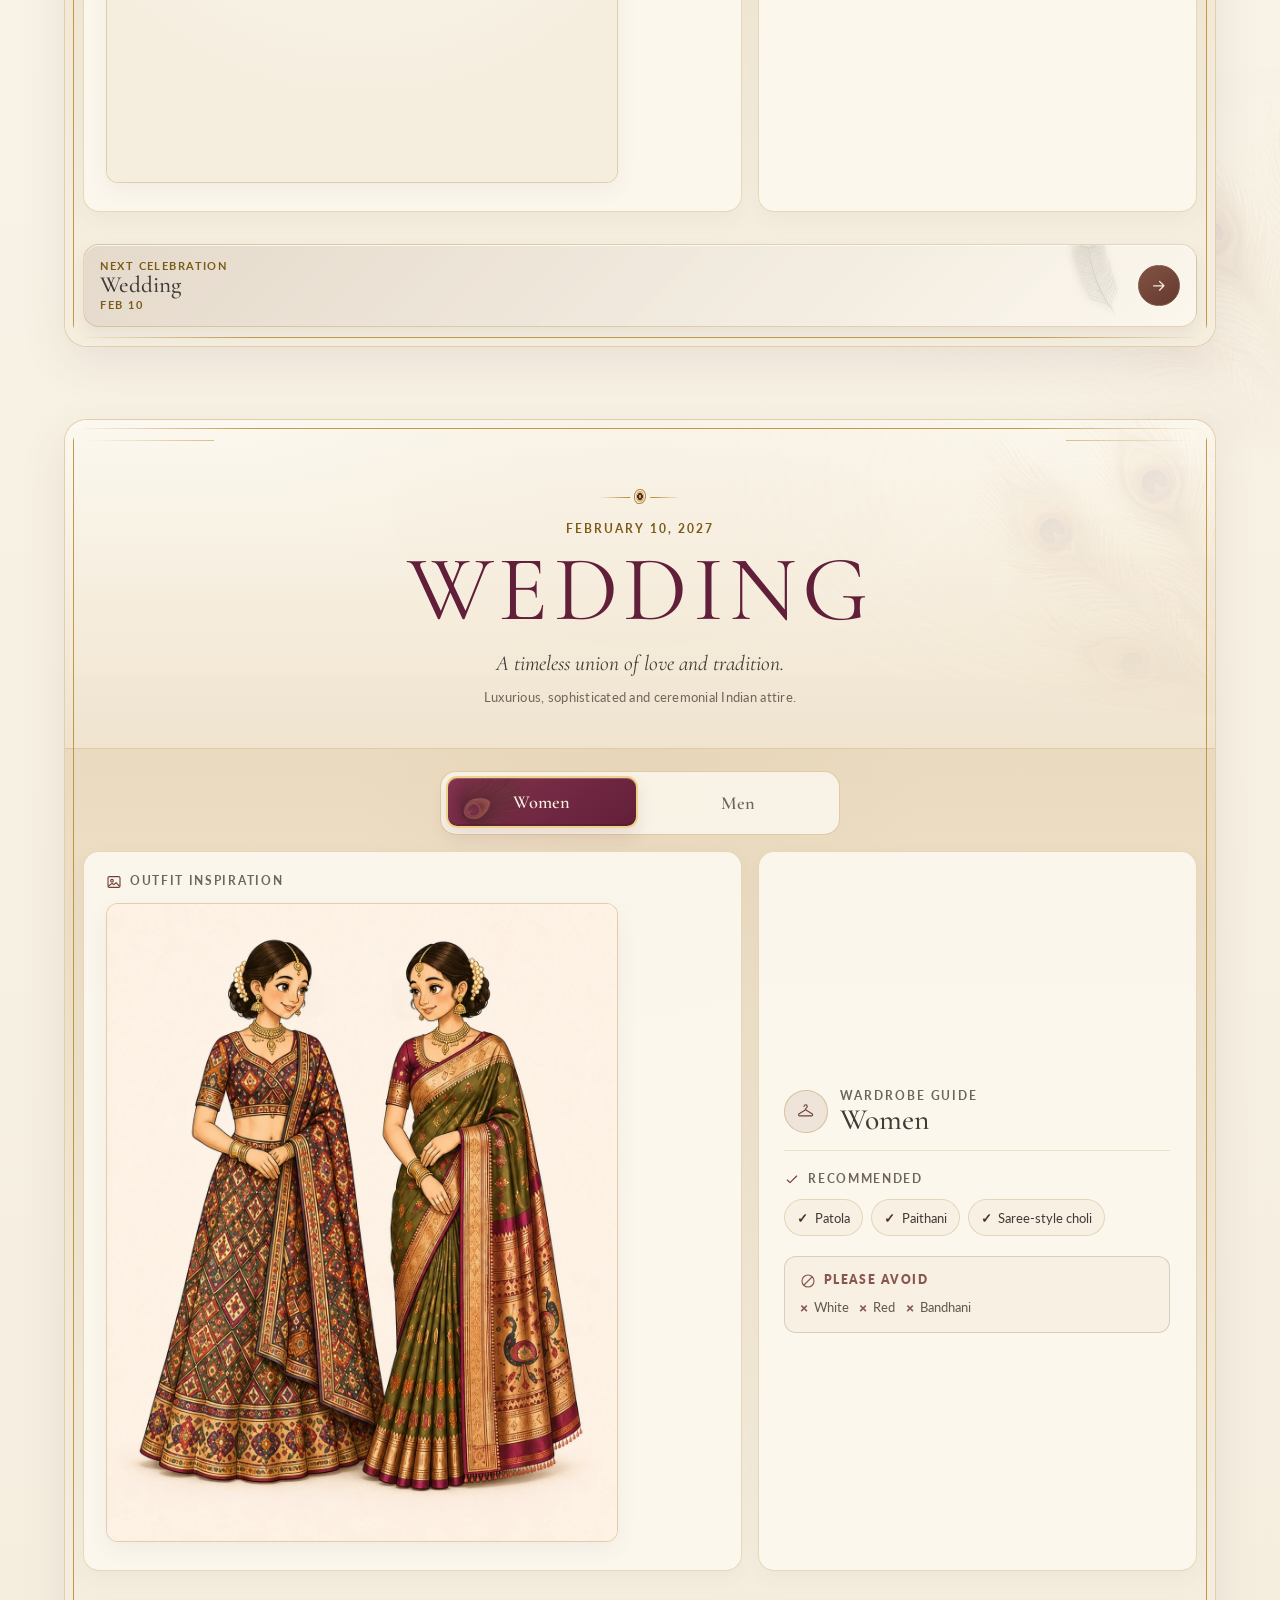
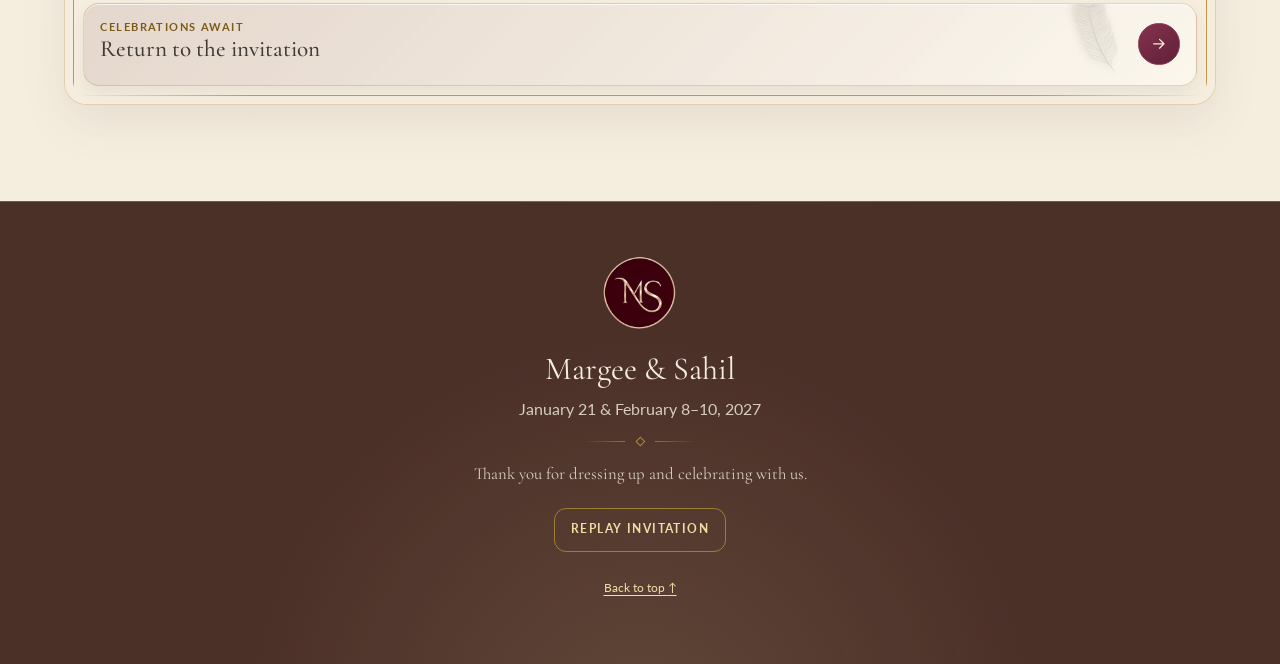
==== commit cc0d5892: "Use the burgundy and gold logo throughout the site" ====
--- a/index.html
+++ b/index.html
@@ -11,7 +11,7 @@
     <meta name="color-scheme" content="light">
     <title>Margee &amp; Sahil's Wedding Wardrobe</title>
     <link rel="canonical" href="https://thesamarstory.com/" data-site-canonical>
-    <link rel="icon" type="image/png" href="assets/logo/ms-monogram-transparent.png">
+    <link rel="icon" type="image/png" href="assets/logo/ms-monogram-burgundy.png">
     <link rel="preload" as="image" href="assets/decor/peacock-feather-cluster-bg-v4.png" fetchpriority="high">
     <link rel="preconnect" href="https://fonts.googleapis.com">
     <link rel="preconnect" href="https://fonts.gstatic.com" crossorigin>
@@ -46,10 +46,10 @@
           <div class="kankotri__card" aria-hidden="true">
             <img
               class="kankotri__monogram"
-              src="assets/logo/ms-monogram-transparent.png"
+              src="assets/logo/ms-monogram-burgundy.png"
               alt=""
-              width="1254"
-              height="1254"
+              width="2000"
+              height="2000"
               decoding="async"
             >
             <p>Margee &amp; Sahil's</p>
@@ -67,10 +67,10 @@
             aria-label="Open Margee and Sahil's wedding invitation"
           >
             <img
-              src="assets/logo/ms-monogram-transparent.png"
+              src="assets/logo/ms-monogram-burgundy.png"
               alt=""
-              width="1254"
-              height="1254"
+              width="2000"
+              height="2000"
             >
             <span>Open invitation</span>
           </button>
@@ -94,10 +94,10 @@
         <div class="hero__content">
           <img
             class="monogram"
-            src="assets/logo/ms-monogram-transparent.png"
+            src="assets/logo/ms-monogram-burgundy.png"
             alt="M and S monogram"
-            width="1254"
-            height="1254"
+            width="2000"
+            height="2000"
             decoding="async"
             fetchpriority="high"
           >
@@ -186,10 +186,10 @@
       <footer class="footer">
         <img
           class="footer__monogram"
-          src="assets/logo/ms-monogram-transparent.png"
+          src="assets/logo/ms-monogram-burgundy.png"
           alt=""
-          width="1254"
-          height="1254"
+          width="2000"
+          height="2000"
           loading="lazy"
           decoding="async"
         >
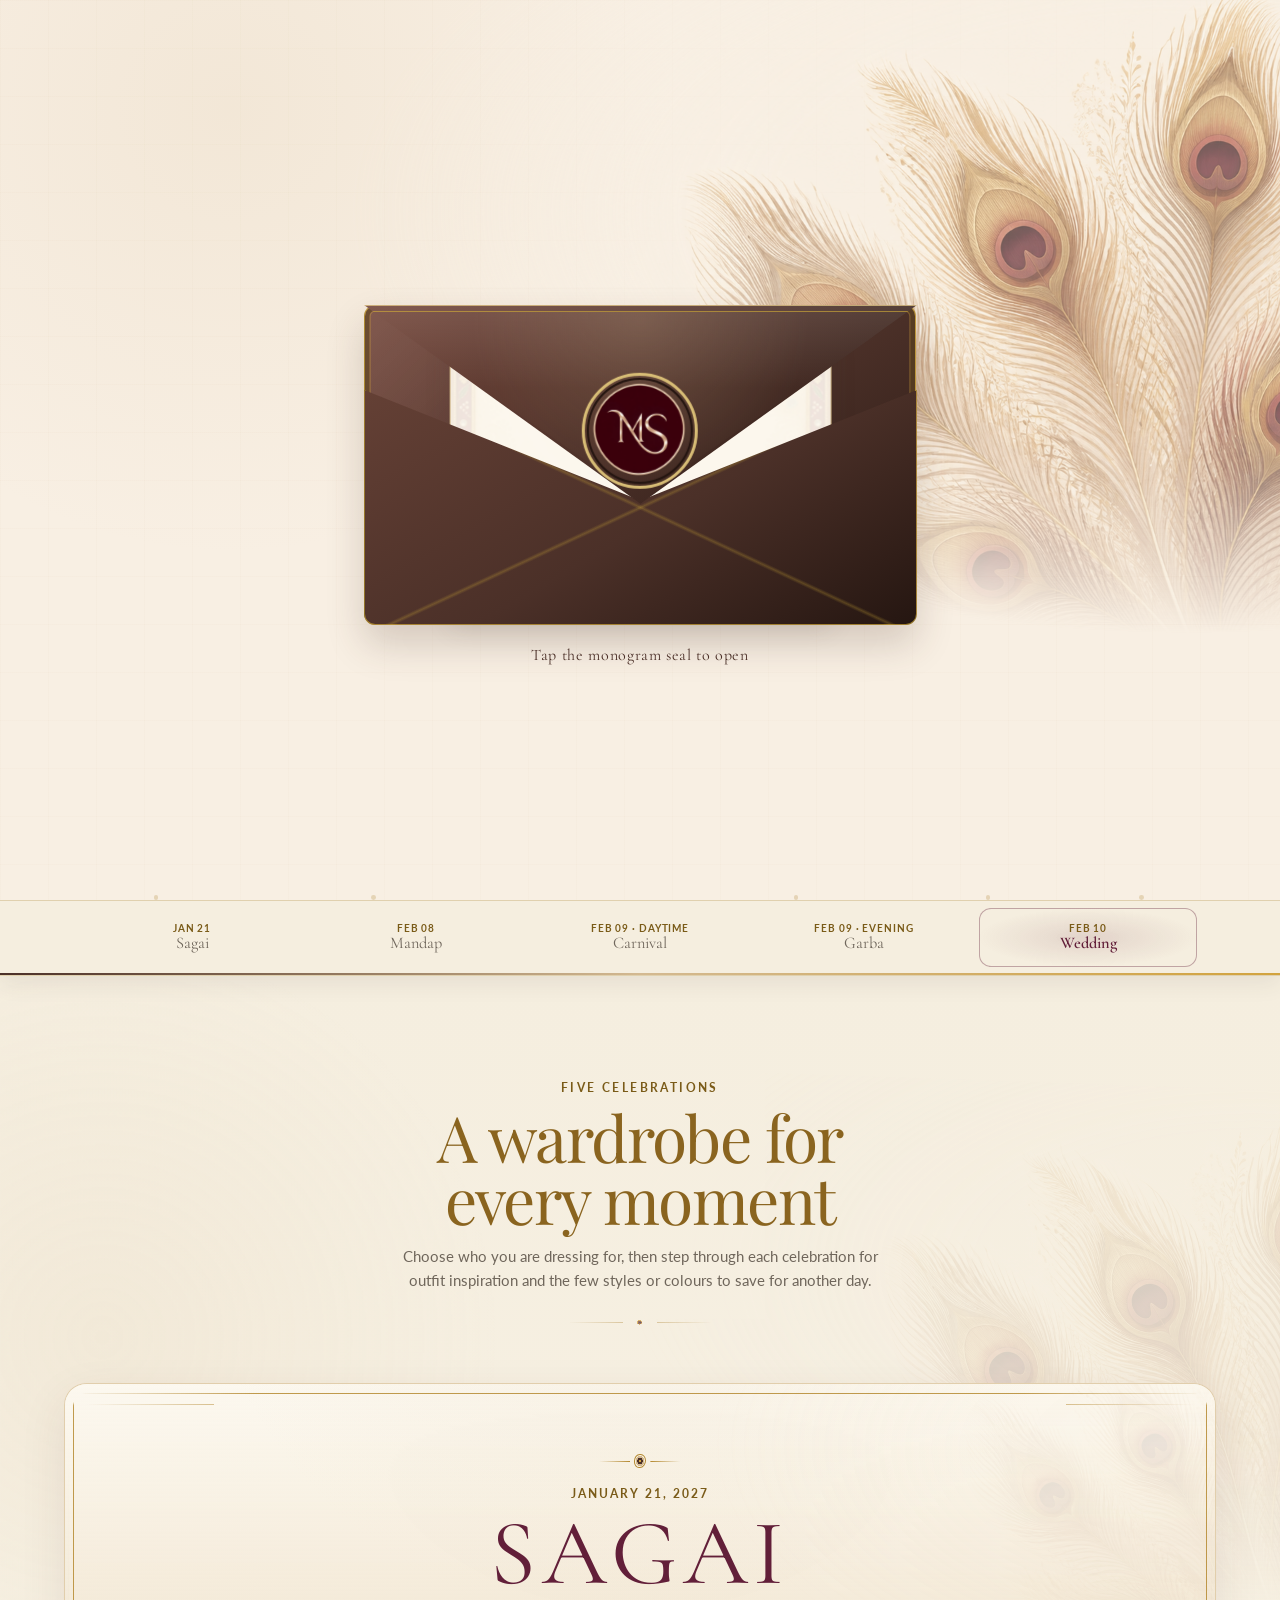
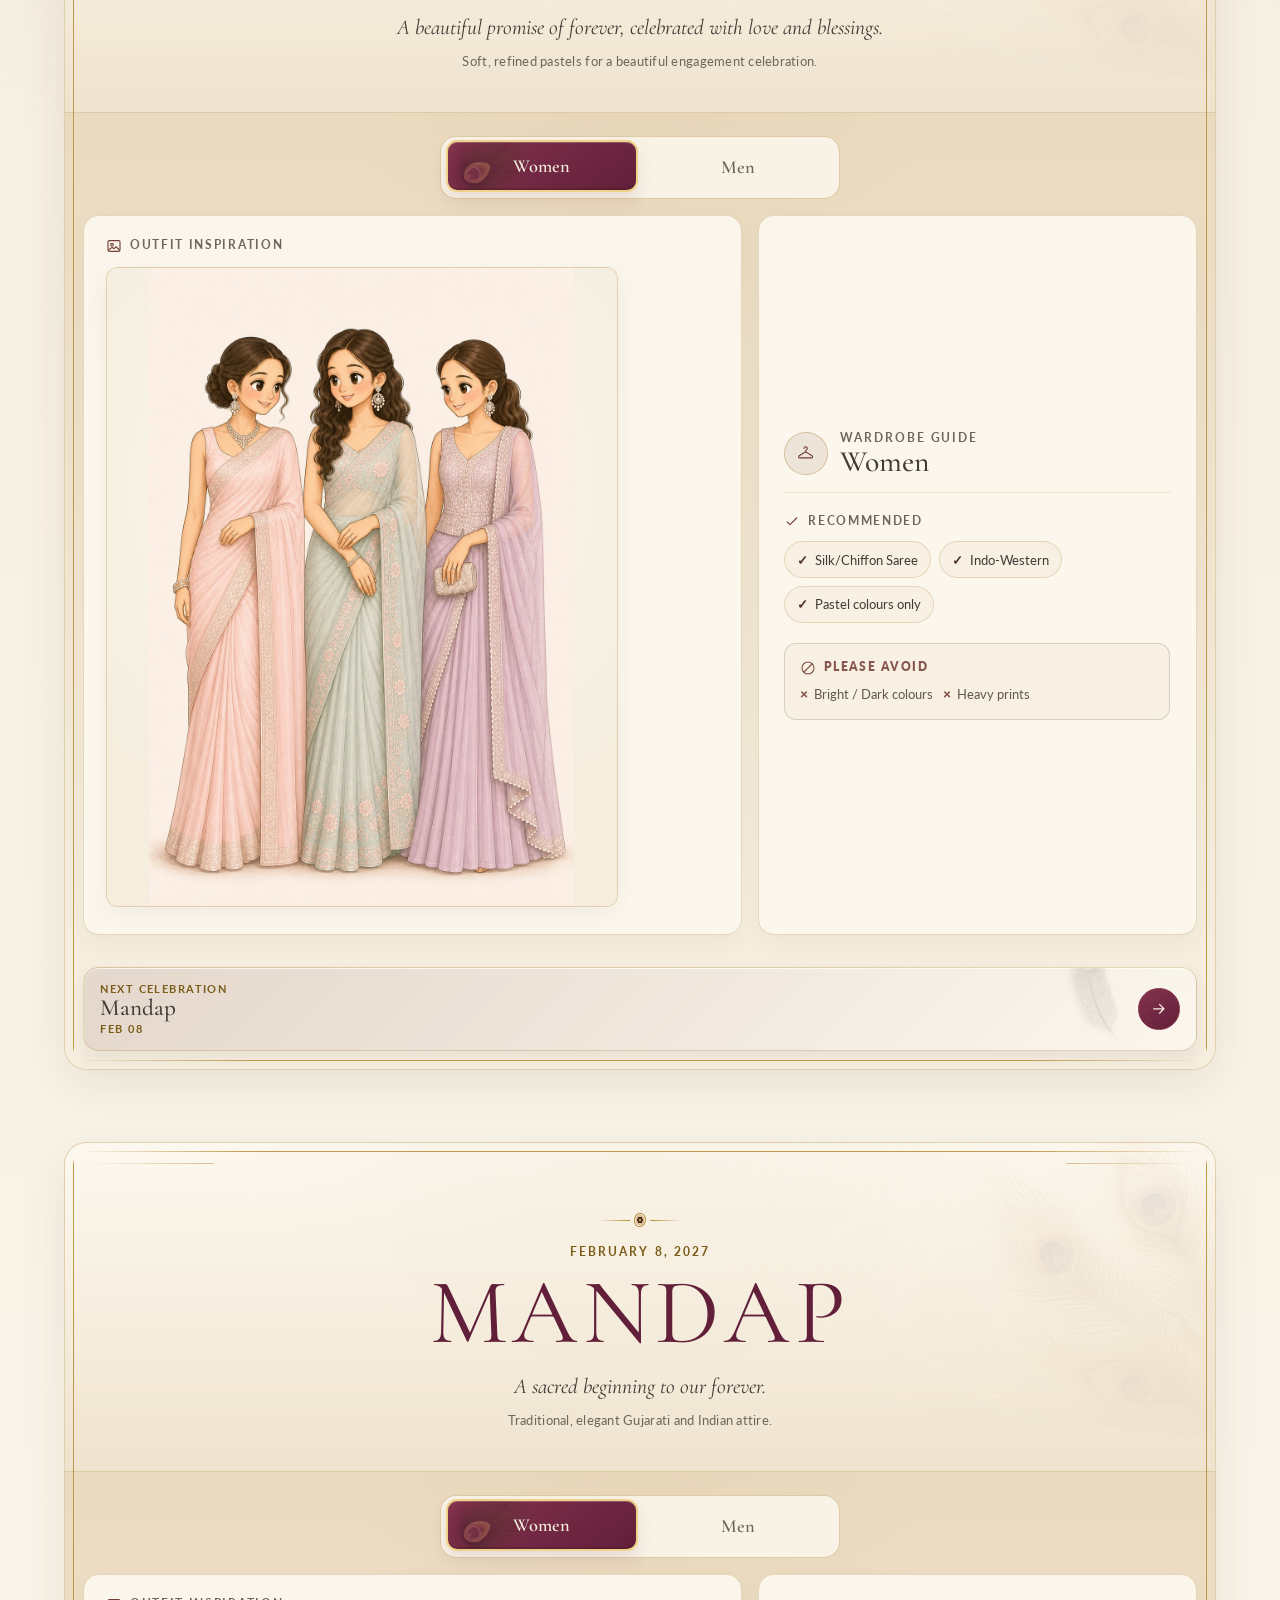
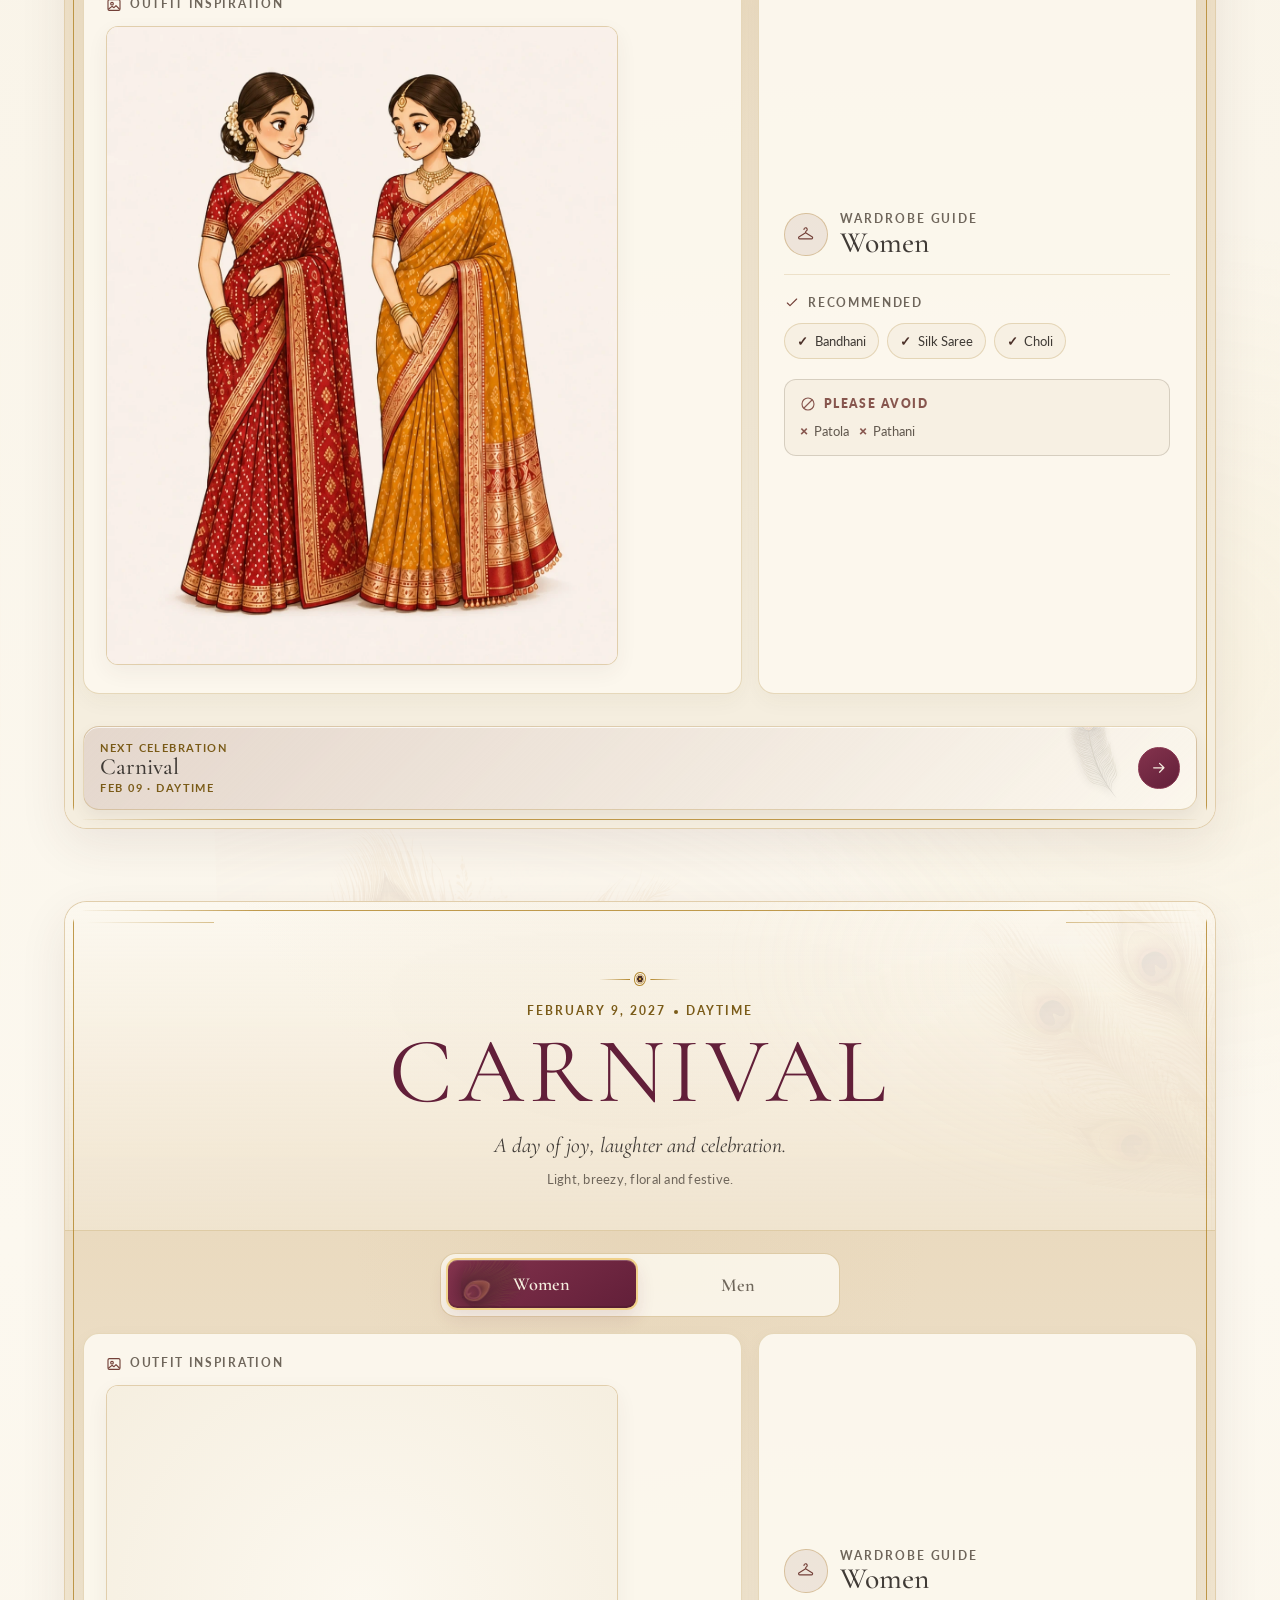
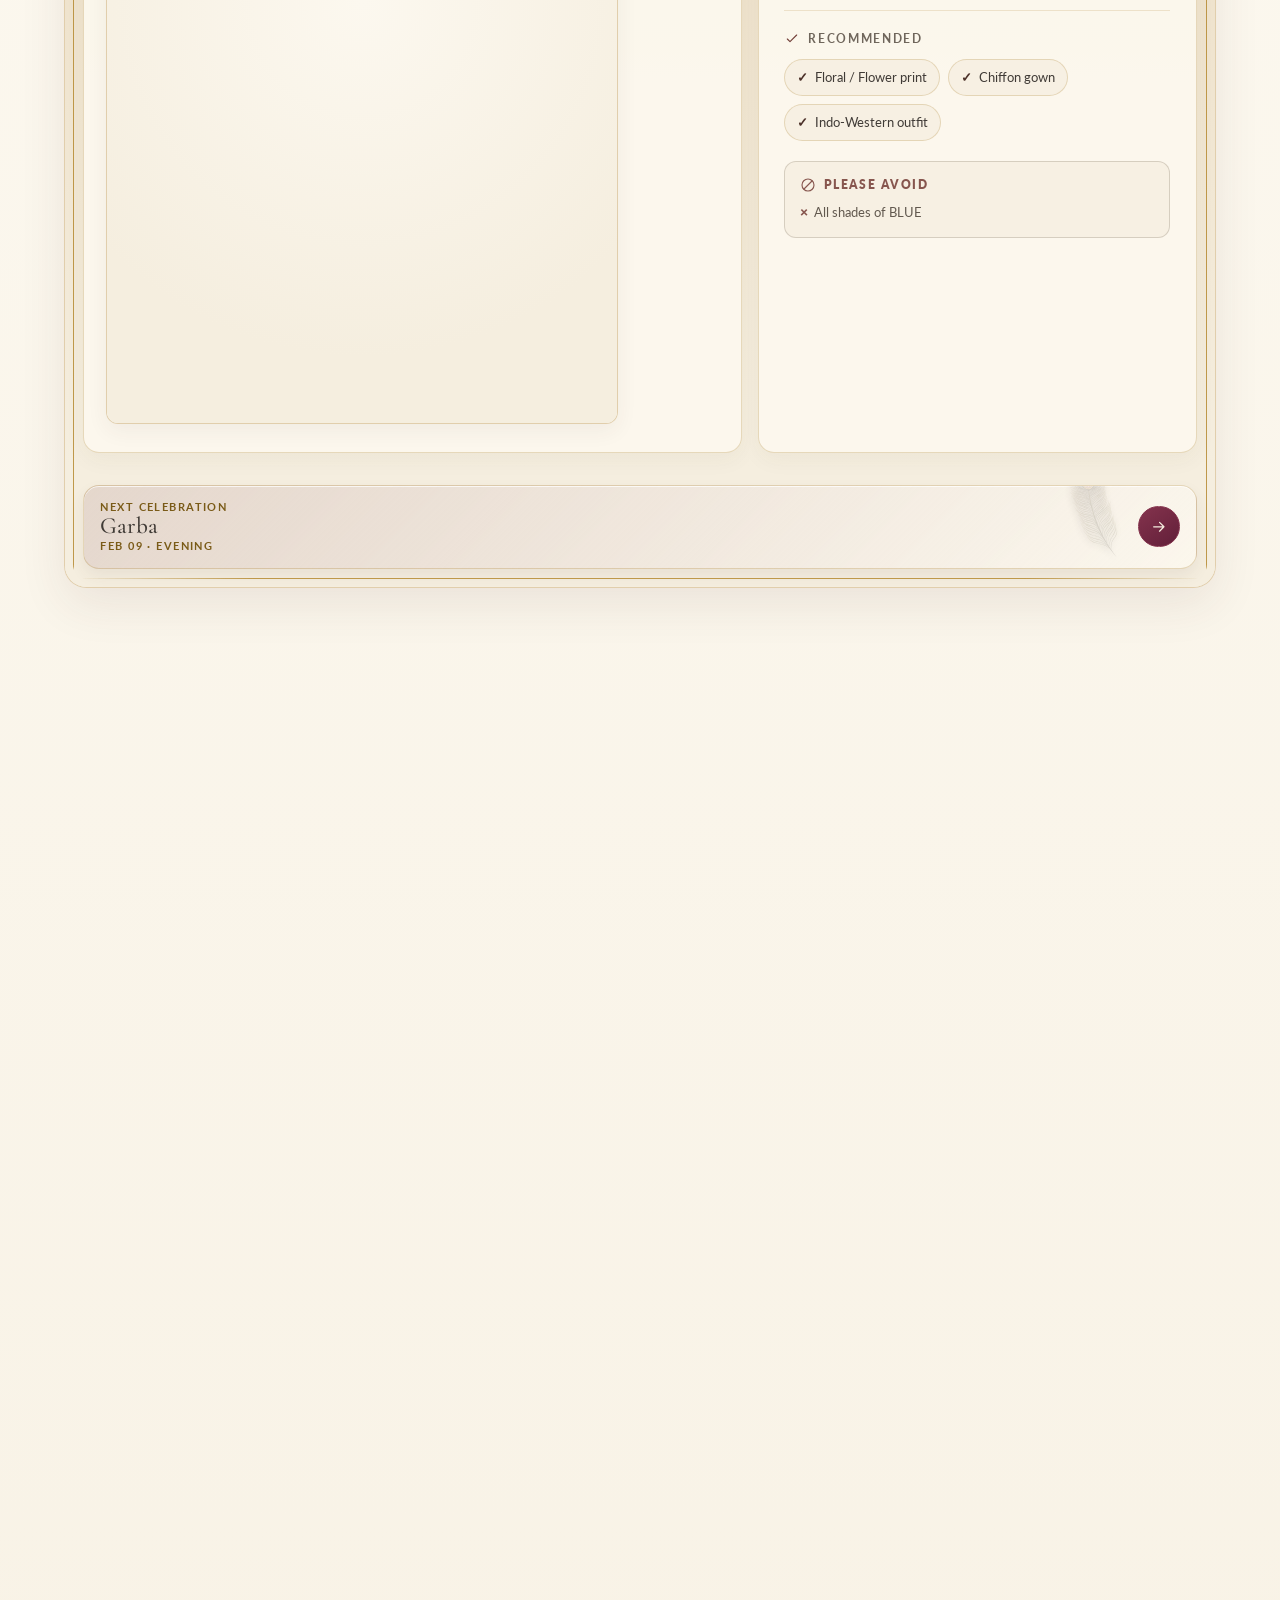
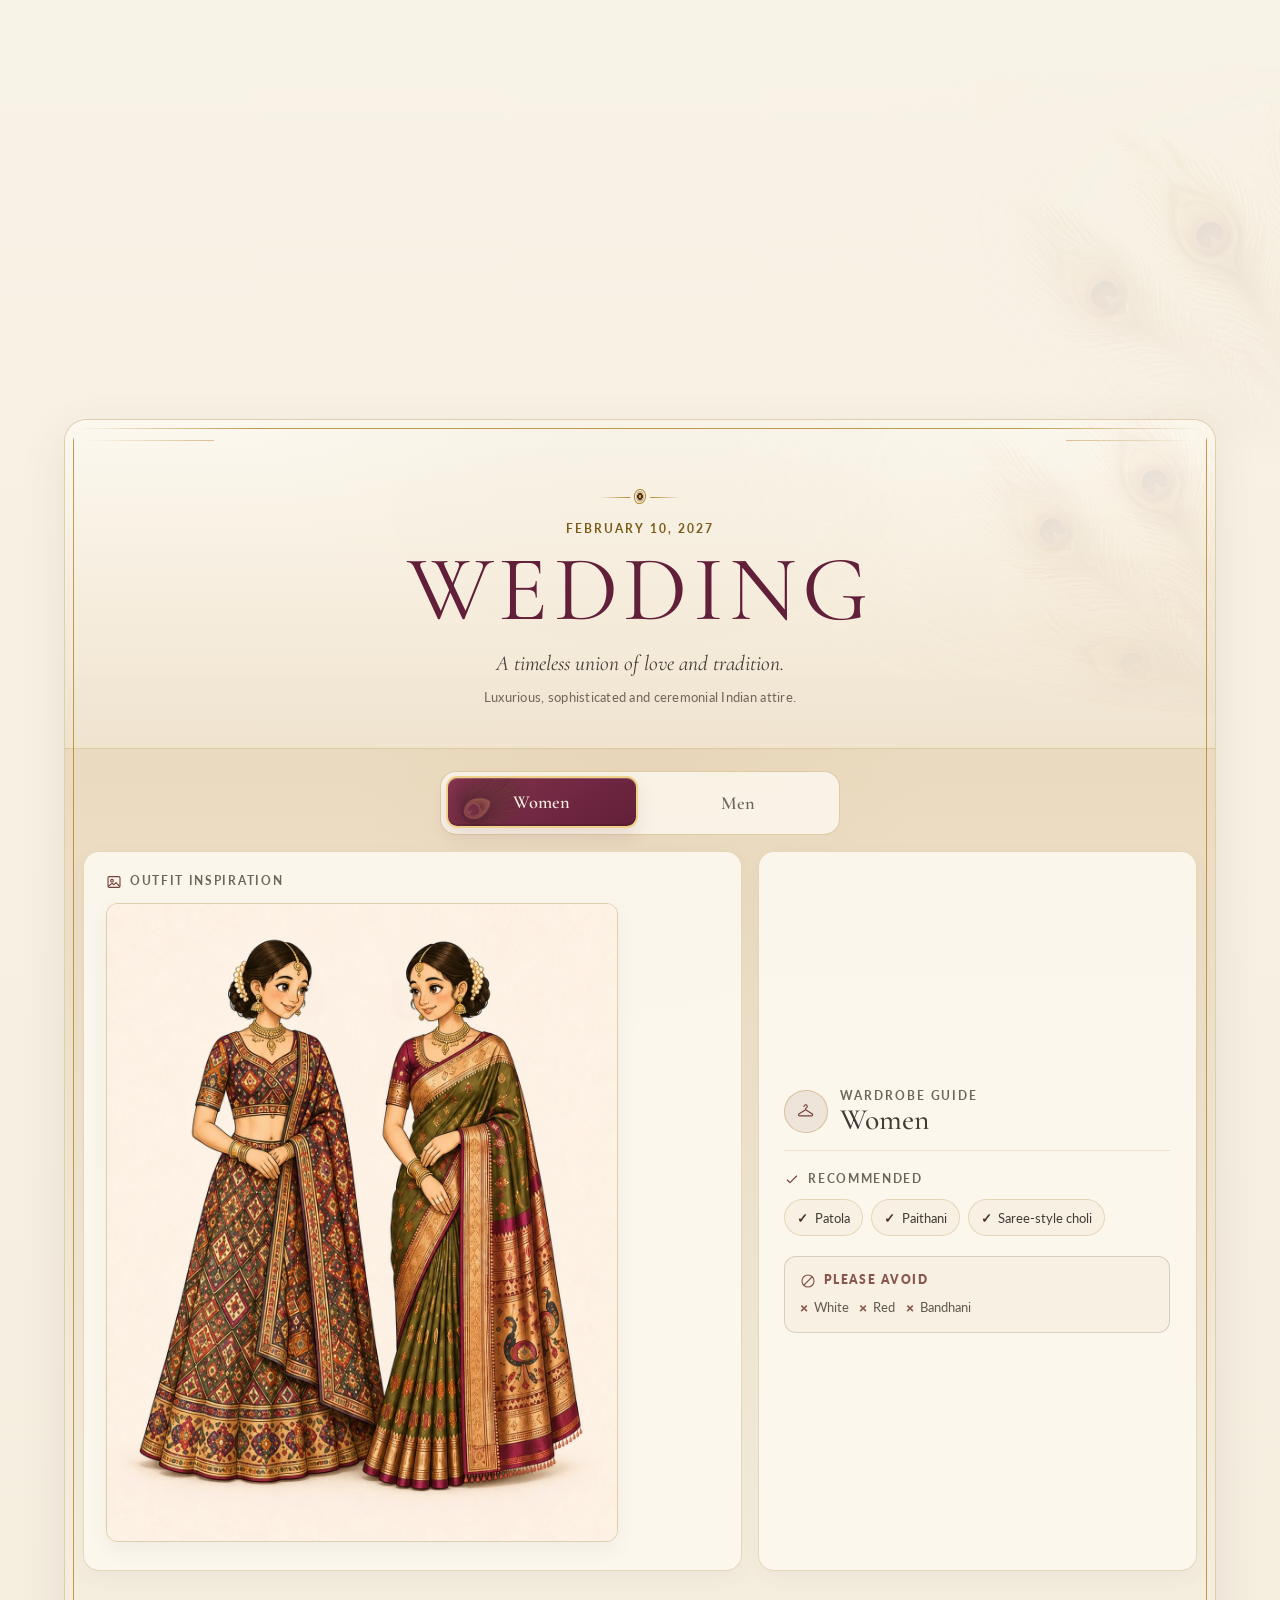
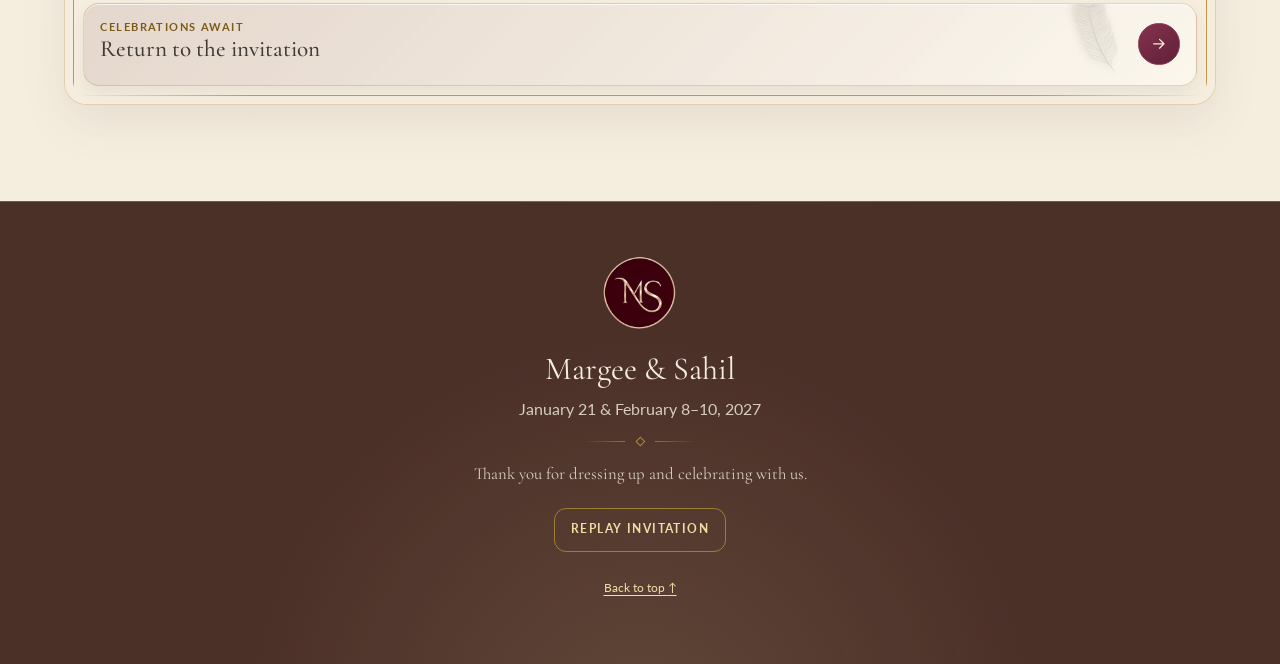
==== commit b092674d: "Remove extra logo rings and unify event colors with Wedding" ====
--- a/index.html
+++ b/index.html
@@ -19,7 +19,7 @@
       rel="stylesheet"
       href="https://fonts.googleapis.com/css2?family=Cormorant+Garamond:ital,wght@0,400;0,500;0,600;1,400&amp;family=Italianno&amp;family=Lato:wght@300;400;700&amp;family=Playfair+Display:wght@400;500;600&amp;display=swap"
     >
-    <link rel="stylesheet" href="css/styles.css">
+    <link rel="stylesheet" href="css/styles.css?v=20261117-1">
     <script src="js/events.js" defer></script>
     <script src="js/motion-packs.js" defer></script>
     <script src="js/app.js" defer></script>
--- a/css/styles.css
+++ b/css/styles.css
@@ -1084,11 +1084,11 @@
   }
 
   .event-card {
-    --event-accent: #77541c;
-    --event-soft: rgba(119, 84, 28, 0.1);
-    --event-jewel: #481229;
-    --event-jewel-start: #701a3b;
-    --event-bright: #efcf85;
+    --event-accent: #654416;
+    --event-soft: rgba(101, 68, 22, 0.1);
+    --event-jewel: #401024;
+    --event-jewel-start: #731a3c;
+    --event-bright: #f0d18a;
     position: relative;
     scroll-margin-top: 0.65rem;
     overflow: hidden;
@@ -1099,46 +1099,6 @@
       inset 0 0 0 4px rgba(255, 255, 255, 0.58),
       inset 0 0 0 5px rgba(184, 137, 50, 0.18),
       var(--shadow-rich);
-  }
-
-  .event-card[data-theme="romantic"] {
-    --event-accent: #813650;
-    --event-soft: rgba(129, 54, 80, 0.1);
-    --event-jewel: #57162f;
-    --event-jewel-start: #852948;
-    --event-bright: #f0c7a2;
-  }
-
-  .event-card[data-theme="sacred"] {
-    --event-accent: #814622;
-    --event-soft: rgba(129, 70, 34, 0.1);
-    --event-jewel: #4f2017;
-    --event-jewel-start: #803821;
-    --event-bright: #f0c272;
-  }
-
-  .event-card[data-theme="daylight"] {
-    --event-accent: #765b1d;
-    --event-soft: rgba(118, 91, 29, 0.1);
-    --event-jewel: #4b361c;
-    --event-jewel-start: #77552b;
-    --event-bright: #f1cd7b;
-  }
-
-  .event-card[data-theme="festive"] {
-    --event-accent: #6a4134;
-    --event-soft: rgba(106, 65, 52, 0.1);
-    --event-jewel: #251611;
-    --event-jewel-start: #644035;
-    --event-bright: #e8c56e;
-  }
-
-  .event-card[data-theme="ceremonial"] {
-    --event-accent: #654416;
-    --event-soft: rgba(101, 68, 22, 0.1);
-    --event-jewel: #401024;
-    --event-jewel-start: #731a3c;
-    --event-bright: #f0d18a;
   }
 
   .event-card__draw-border {
@@ -2566,19 +2526,21 @@
   }
 
   .kankotri__seal {
-    border-color: rgba(242, 223, 169, 0.92);
+    padding: 0;
+    border: 0;
     color: var(--ivory);
-    background: radial-gradient(circle at 35% 28%, #75483c, var(--deep-teal) 48%, #251611 78%);
-    box-shadow:
-      0 0 0 0.28rem rgba(75, 48, 40, 0.66),
-      0 0 0 0.36rem rgba(212, 175, 55, 0.52),
-      0 0.7rem 1.5rem rgba(75, 48, 40, 0.22);
+    background: transparent;
+    box-shadow: none;
     animation: none;
   }
 
-  .kankotri__seal::before {
-    border-top-color: rgba(242, 223, 169, 0.96);
-    border-right-color: rgba(211, 185, 145, 0.68);
+  .kankotri__seal::before,
+  .kankotri__seal::after {
+    display: none;
+  }
+
+  .kankotri__seal img {
+    width: 100%;
   }
 
   .invitation__hint {
@@ -2639,12 +2601,11 @@
   }
 
   .monogram {
-    border-color: rgba(212, 175, 55, 0.78);
-    background: radial-gradient(circle at 38% 30%, #75483c, var(--deep-teal) 64%, #251611);
-    box-shadow:
-      0 0 0 0.2rem rgba(252, 248, 239, 0.94),
-      0 0 0 0.28rem rgba(185, 149, 79, 0.45),
-      0 0.75rem 1.8rem rgba(75, 48, 40, 0.16);
+    padding: 0;
+    border: 0;
+    border-radius: 0;
+    background: transparent;
+    box-shadow: none;
   }
 
   .hero__audience {
@@ -2910,61 +2871,17 @@
 
   .event-card,
   .event-card[data-theme] {
-    --event-accent: var(--deep-teal);
-    --event-soft: rgba(75, 48, 40, 0.075);
+    /* Every celebration uses the Wedding section's palette. */
+    --event-accent: var(--peacock-blue);
+    --event-soft: rgba(115, 64, 56, 0.1);
     --event-jewel: var(--deep-teal);
     --event-jewel-start: #644035;
     --event-bright: var(--antique-gold);
-    --event-button: #4b3028;
-    --event-button-hover: #644035;
-    --event-button-soft: rgba(75, 48, 40, 0.1);
-    --event-button-ring: #e8c56e;
-    --focus-color: var(--event-button);
-  }
-
-  .event-card[data-theme="romantic"] {
-    --event-accent: #87564e;
-    --event-soft: rgba(135, 86, 78, 0.08);
-    --event-button: #7b334b;
-    --event-button-hover: #925065;
-    --event-button-soft: rgba(123, 51, 75, 0.11);
-    --event-button-ring: #f0c7a2;
-  }
-
-  .event-card[data-theme="sacred"] {
-    --event-accent: #806a37;
-    --event-soft: rgba(185, 149, 79, 0.09);
-    --event-button: #6e351f;
-    --event-button-hover: #854d2d;
-    --event-button-soft: rgba(110, 53, 31, 0.11);
-    --event-button-ring: #f0c272;
-  }
-
-  .event-card[data-theme="daylight"] {
-    --event-accent: #6a4738;
-    --event-soft: rgba(211, 185, 145, 0.18);
-    --event-button: #6a4930;
-    --event-button-hover: #886445;
-    --event-button-soft: rgba(106, 73, 48, 0.11);
-    --event-button-ring: #f1cd7b;
-  }
-
-  .event-card[data-theme="festive"] {
-    --event-accent: var(--emerald);
-    --event-soft: rgba(211, 185, 145, 0.16);
-    --event-button: #64392e;
-    --event-button-hover: #815344;
-    --event-button-soft: rgba(100, 57, 46, 0.11);
-    --event-button-ring: #e8c56e;
-  }
-
-  .event-card[data-theme="ceremonial"] {
-    --event-accent: var(--peacock-blue);
-    --event-soft: rgba(115, 64, 56, 0.1);
     --event-button: #621f39;
     --event-button-hover: #84334d;
     --event-button-soft: rgba(98, 31, 57, 0.11);
     --event-button-ring: #f0d18a;
+    --focus-color: var(--event-button);
   }
 
   .event-card {
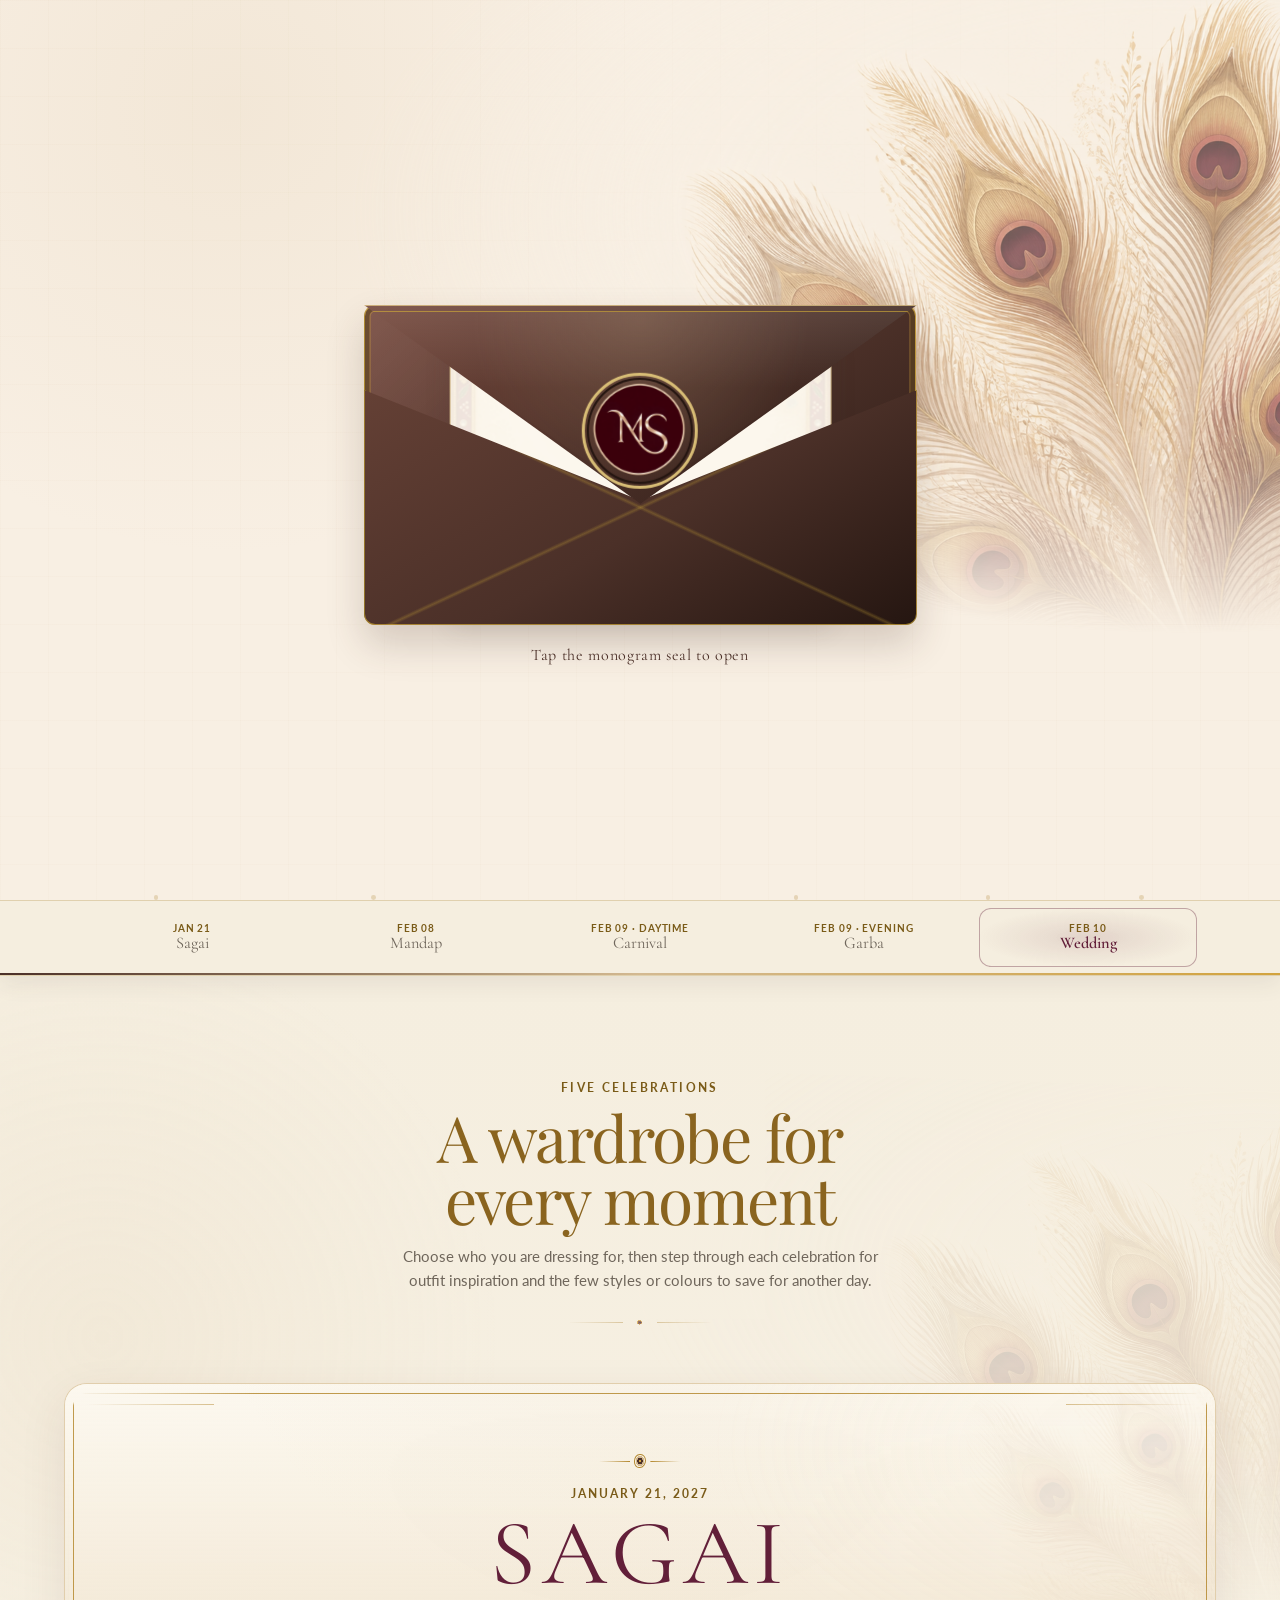
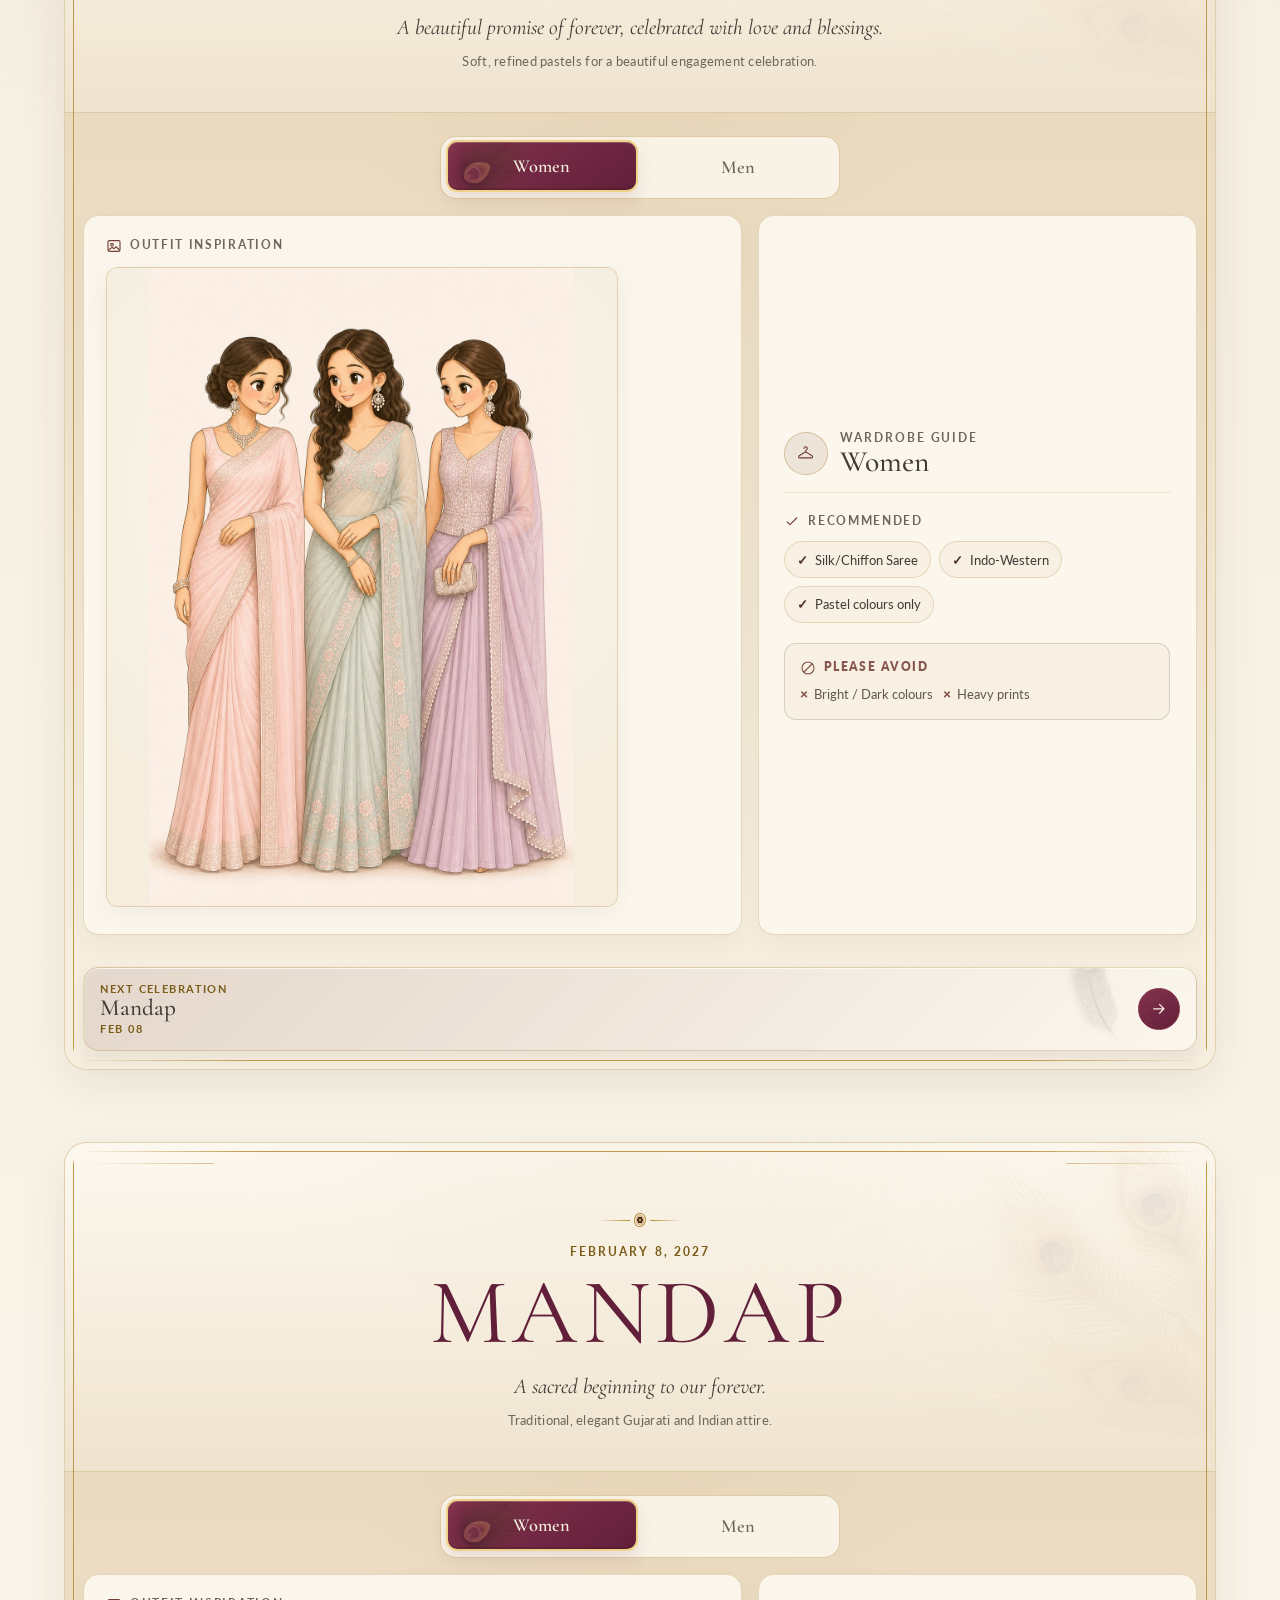
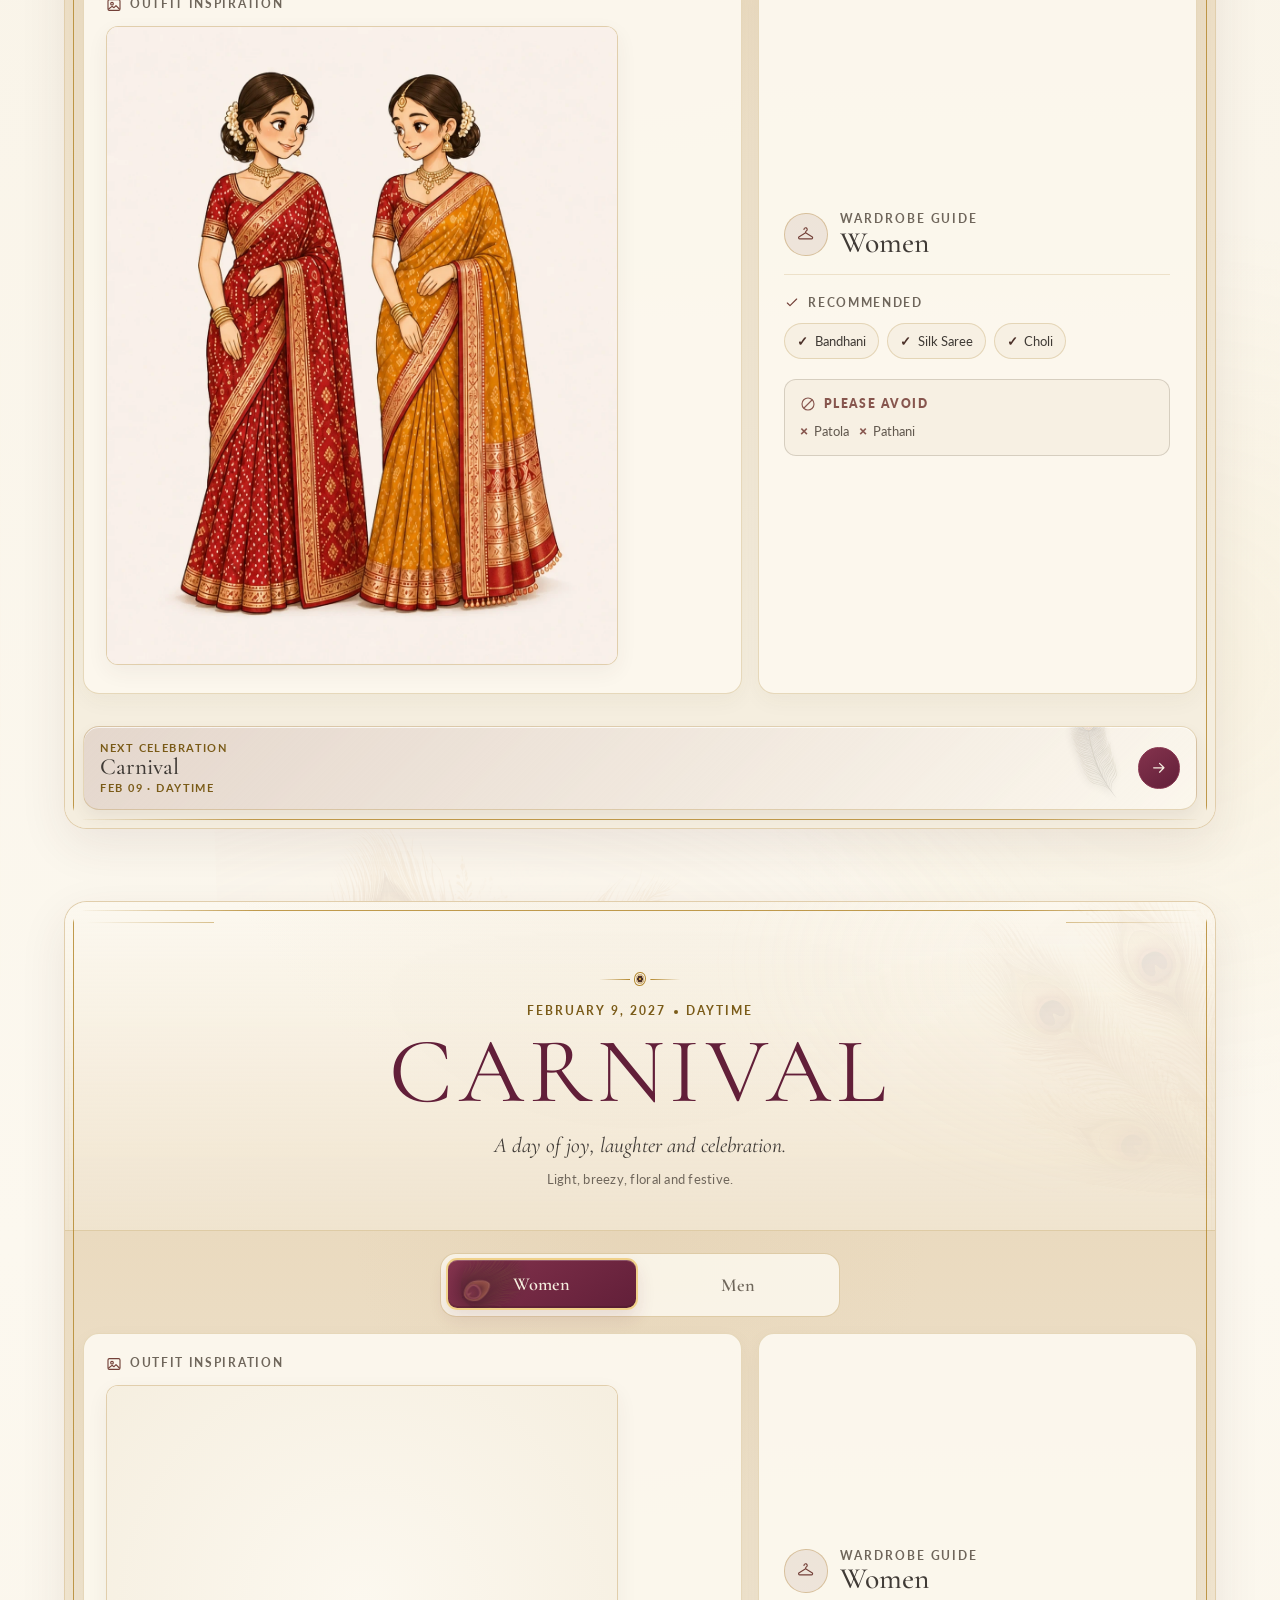
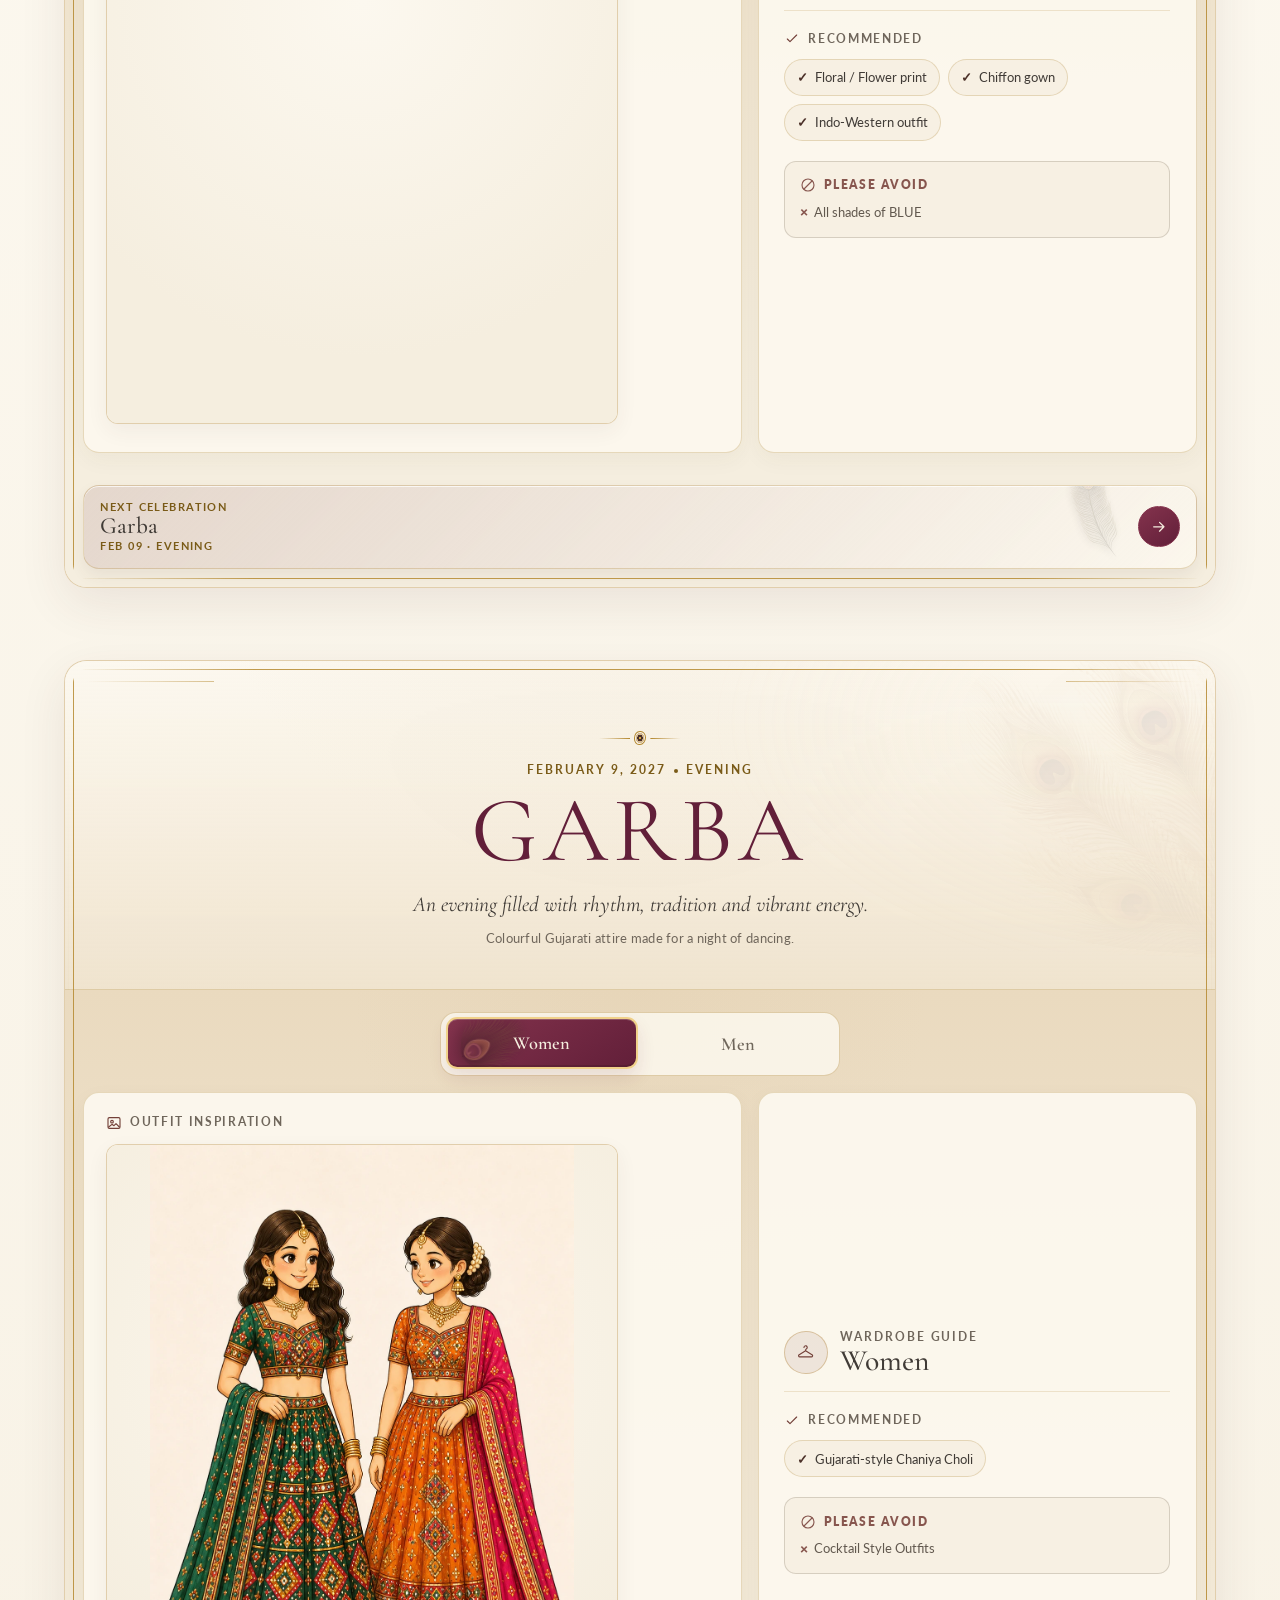
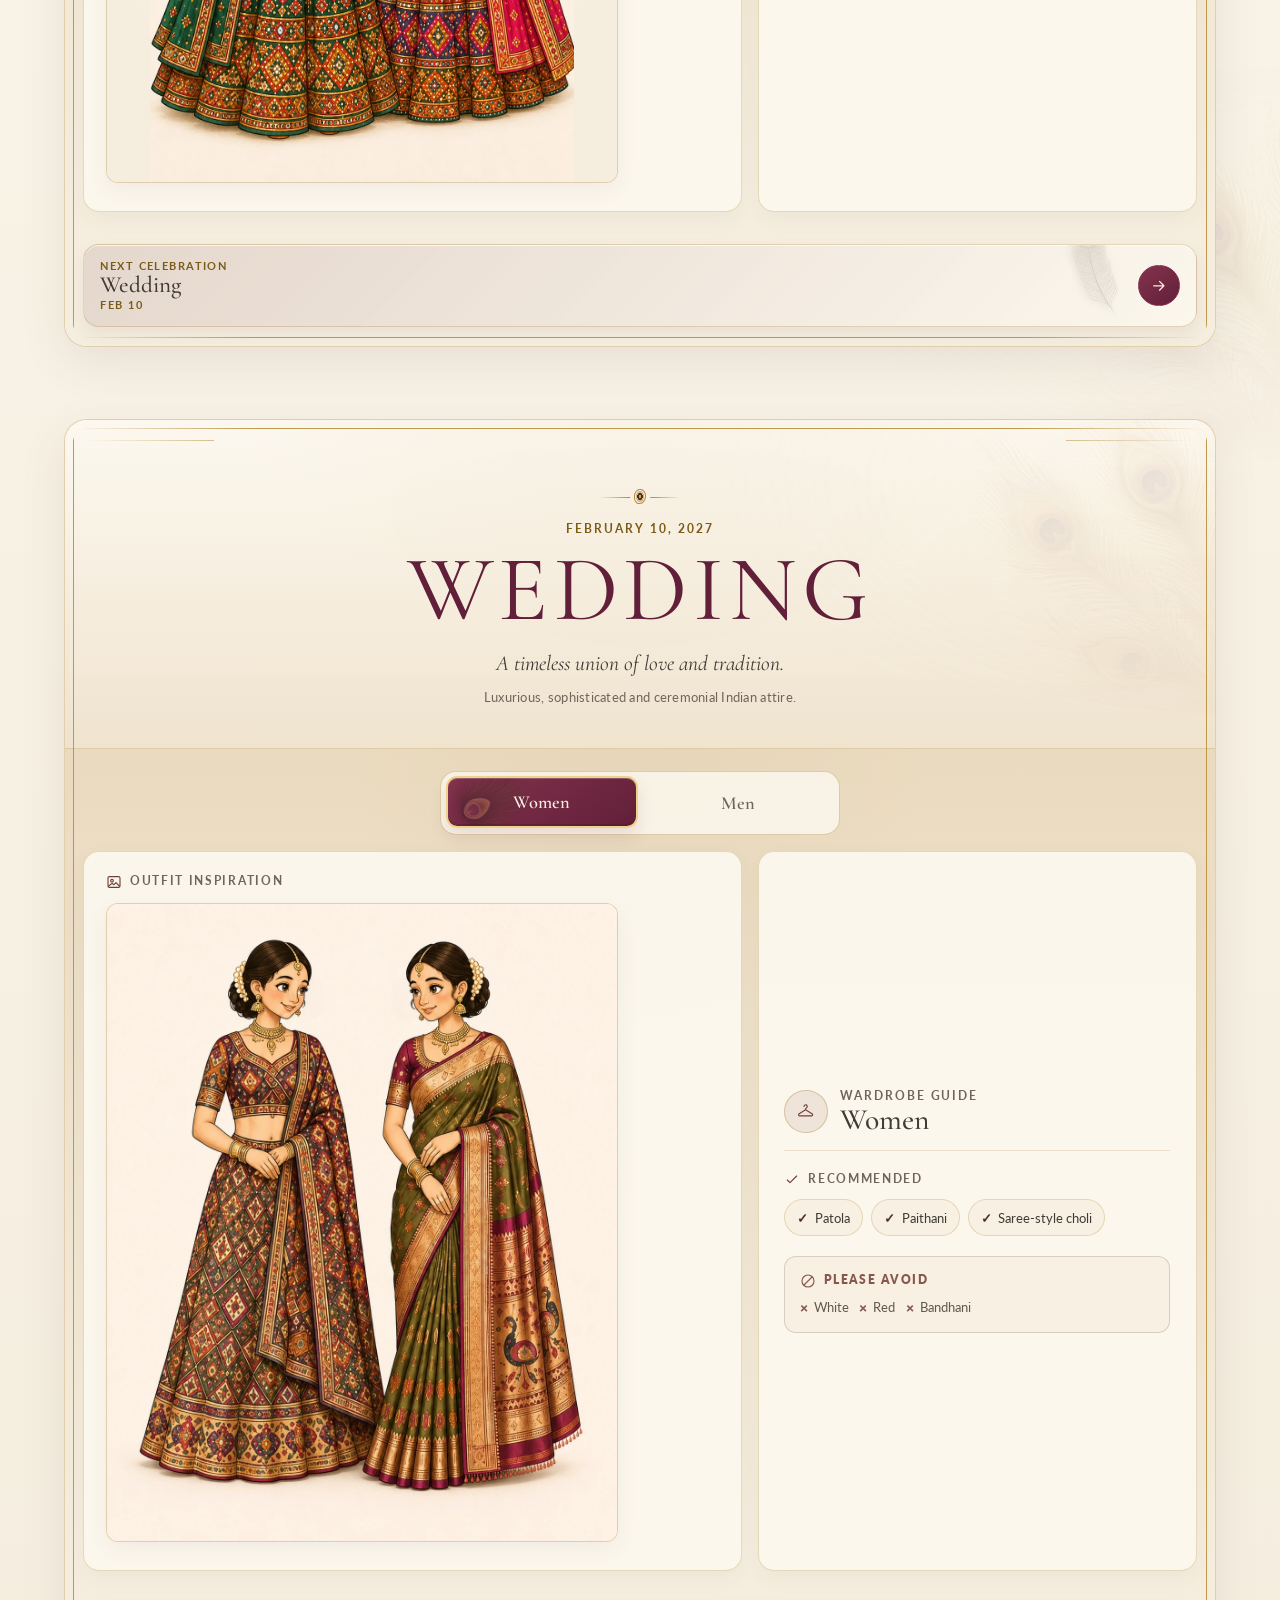
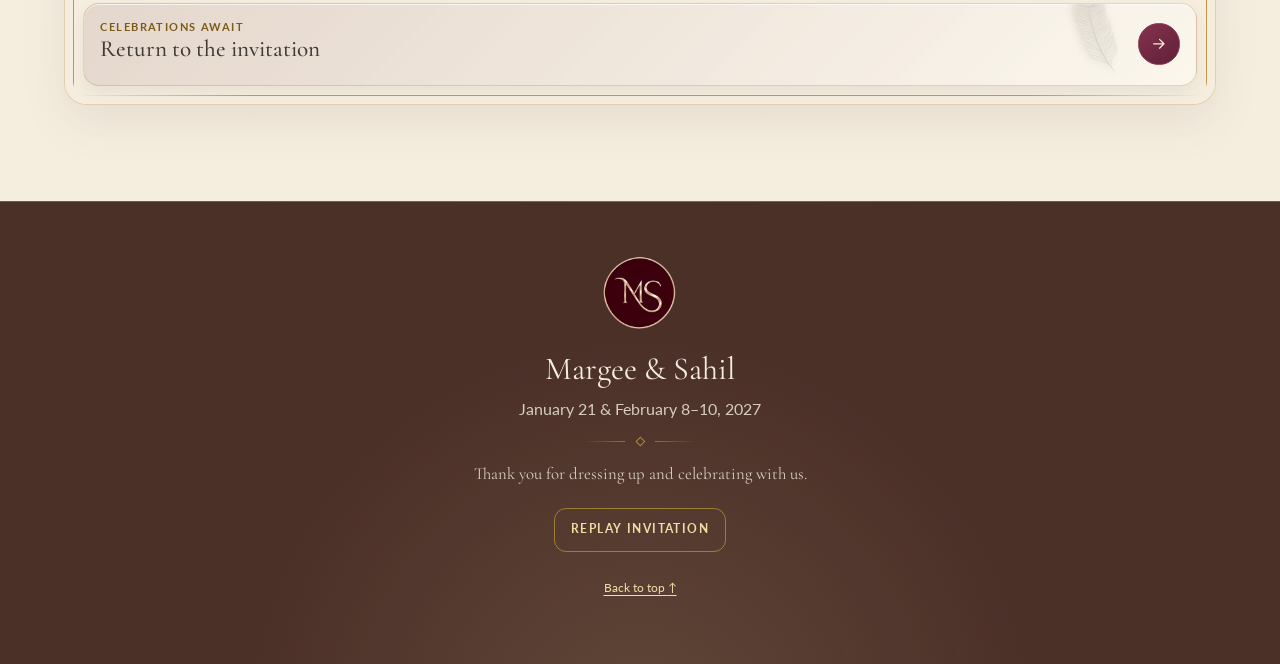
==== commit 0f7132cd: "Exclude Sagai from the wardrobe route while keeping engagement guide" ====
--- a/index.html
+++ b/index.html
@@ -20,7 +20,7 @@
       href="https://fonts.googleapis.com/css2?family=Cormorant+Garamond:ital,wght@0,400;0,500;0,600;1,400&amp;family=Italianno&amp;family=Lato:wght@300;400;700&amp;family=Playfair+Display:wght@400;500;600&amp;display=swap"
     >
     <link rel="stylesheet" href="css/styles.css?v=20261117-1">
-    <script src="js/events.js" defer></script>
+    <script src="js/events.js?v=20261117-1" defer></script>
     <script src="js/motion-packs.js" defer></script>
     <script src="js/app.js" defer></script>
     <script src="js/invitation.js" defer></script>
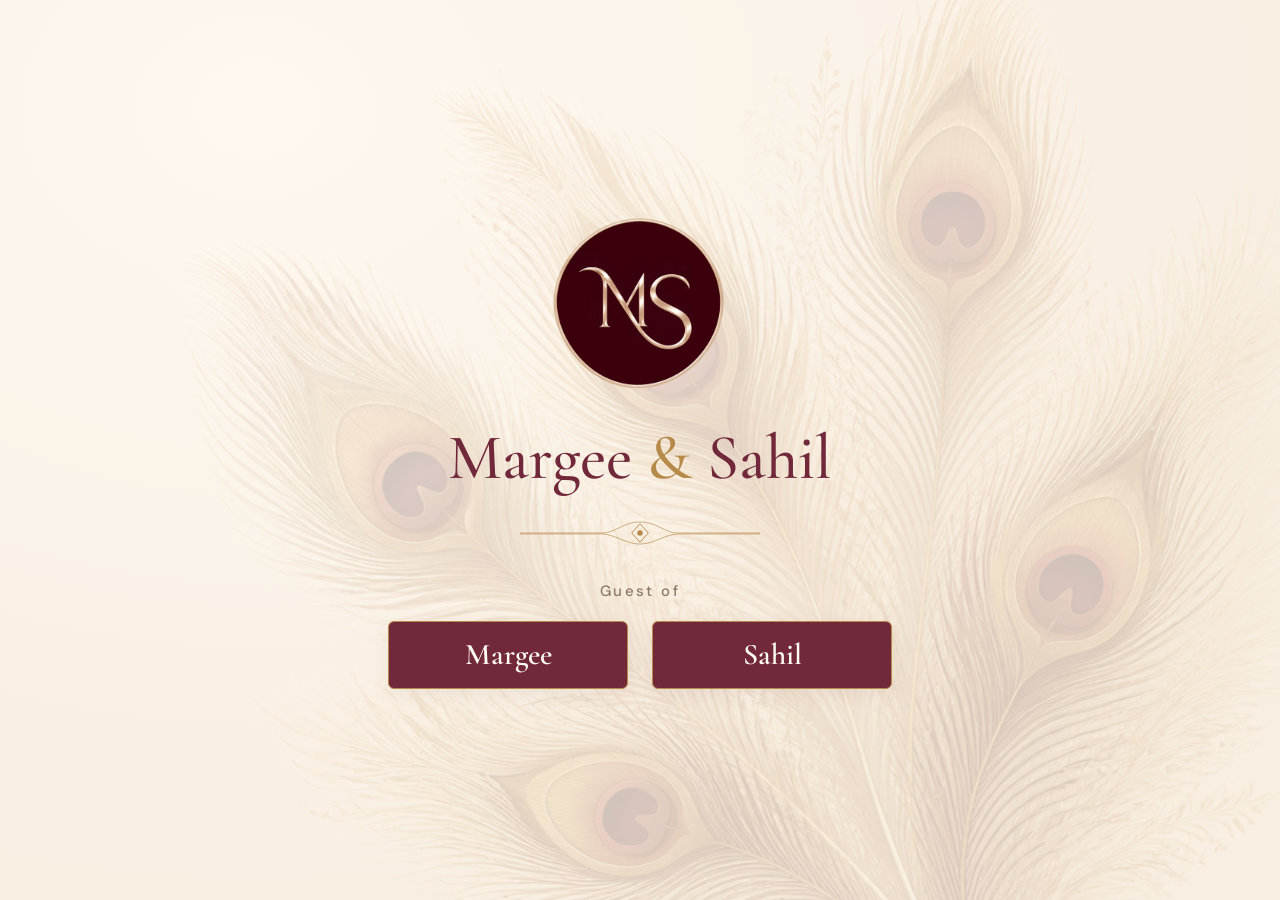
==== commit 34168291: "Add guest selection landing page and Sahil relatives invitation" ====
--- a/index.html
+++ b/index.html
@@ -1,232 +1,28 @@
 <!doctype html>
-<html lang="en" data-motion-preference="playing">
-  <head>
-    <meta charset="utf-8">
-    <meta name="viewport" content="width=device-width, initial-scale=1, viewport-fit=cover">
-    <meta
-      name="description"
-      content="Margee and Sahil's wedding wardrobe guide for every celebration."
-    >
-    <meta name="theme-color" content="#4b3028">
-    <meta name="color-scheme" content="light">
-    <title>Margee &amp; Sahil's Wedding Wardrobe</title>
-    <link rel="canonical" href="https://thesamarstory.com/" data-site-canonical>
-    <link rel="icon" type="image/png" href="assets/logo/ms-monogram-burgundy.png">
-    <link rel="preload" as="image" href="assets/decor/peacock-feather-cluster-bg-v4.png" fetchpriority="high">
-    <link rel="preconnect" href="https://fonts.googleapis.com">
-    <link rel="preconnect" href="https://fonts.gstatic.com" crossorigin>
-    <link
-      rel="stylesheet"
-      href="https://fonts.googleapis.com/css2?family=Cormorant+Garamond:ital,wght@0,400;0,500;0,600;1,400&amp;family=Italianno&amp;family=Lato:wght@300;400;700&amp;family=Playfair+Display:wght@400;500;600&amp;display=swap"
-    >
-    <link rel="stylesheet" href="css/styles.css?v=20261117-1">
-    <script src="js/events.js?v=20261117-1" defer></script>
-    <script src="js/motion-packs.js" defer></script>
-    <script src="js/app.js" defer></script>
-    <script src="js/invitation.js" defer></script>
-  </head>
-  <body>
-    <dialog
-      class="invitation"
-      data-invitation
-      aria-labelledby="invitation-title"
-      aria-describedby="invitation-hint"
-      hidden
-    >
-      <div class="invitation__atmosphere" aria-hidden="true">
-        <span></span><span></span><span></span><span></span><span></span>
-      </div>
-
-      <div class="invitation__stage">
-        <h2 class="sr-only" id="invitation-title" tabindex="-1">Margee and Sahil's wedding invitation</h2>
-
-        <div class="kankotri" data-kankotri>
-          <div class="kankotri__back" aria-hidden="true"></div>
-
-          <div class="kankotri__card" aria-hidden="true">
-            <img
-              class="kankotri__monogram"
-              src="assets/logo/ms-monogram-burgundy.png"
-              alt=""
-              width="2000"
-              height="2000"
-              decoding="async"
-            >
-            <p>Margee &amp; Sahil's</p>
-            <strong>Wedding</strong>
-            <span>Wardrobe</span>
-          </div>
-
-          <div class="kankotri__flap" aria-hidden="true"></div>
-          <div class="kankotri__pocket" aria-hidden="true"></div>
-
-          <button
-            class="kankotri__seal"
-            type="button"
-            data-invitation-open
-            aria-label="Open Margee and Sahil's wedding invitation"
-          >
-            <img
-              src="assets/logo/ms-monogram-burgundy.png"
-              alt=""
-              width="2000"
-              height="2000"
-            >
-            <span>Open invitation</span>
-          </button>
-        </div>
-
-        <p class="invitation__hint" id="invitation-hint">Tap the monogram seal to open</p>
-      </div>
-    </dialog>
-
-    <div class="site-shell" data-site-shell>
-      <a class="skip-link" href="#events">Skip to the wardrobe</a>
-
-      <header class="hero" id="top">
-        <div class="hero__scenery" aria-hidden="true"></div>
-        <div class="hero__veil" aria-hidden="true"></div>
-        <div class="hero__frame" aria-hidden="true"></div>
-        <div class="hero__ambience" aria-hidden="true">
-          <span></span><span></span><span></span><span></span><span></span>
-          <span></span><span></span><span></span><span></span><span></span>
-        </div>
-        <div class="hero__content">
-          <img
-            class="monogram"
-            src="assets/logo/ms-monogram-burgundy.png"
-            alt="M and S monogram"
-            width="2000"
-            height="2000"
-            decoding="async"
-            fetchpriority="high"
-          >
-          <p class="hero__audience" data-audience-badge>Complete celebration guide</p>
-          <p class="eyebrow" data-site-kicker>You're invited to celebrate</p>
-          <h1 data-site-title tabindex="-1">
-            <span class="hero__title-lead">Margee &amp; Sahil's</span>
-            <span class="hero__title-main">Wedding</span>
-            <span class="hero__title-script">Wardrobe</span>
-          </h1>
-          <div class="title-flourish" aria-hidden="true"><span></span></div>
-          <p class="hero__intro" data-site-intro>
-            We're so excited to celebrate with you. To make getting ready a
-            little easier, we've put together a wardrobe guide for each celebration.
-          </p>
-          <p class="hero__note" data-site-note>
-            Come dressed, celebrate, dance and make memories with us.
-          </p>
-          <a class="button button--primary" href="#events">
-            Explore the celebrations
-            <svg viewBox="0 0 24 24" aria-hidden="true">
-              <path d="M12 5v14M6.5 13.5 12 19l5.5-5.5"></path>
-            </svg>
-          </a>
-        </div>
-
-        <a class="hero__scroll" href="#event-navigation" aria-label="Scroll to event navigation">
-          <span></span>
-        </a>
-      </header>
-
-      <nav class="event-nav" id="event-navigation" aria-label="Wedding events">
-        <div class="event-nav__viewport">
-          <div class="event-nav__inner" data-event-nav></div>
-        </div>
-        <div class="event-nav__progress" aria-hidden="true">
-          <span data-event-progress></span>
-        </div>
-      </nav>
-
-      <p class="sr-only" data-attire-status aria-live="polite"></p>
-
-      <main id="events" tabindex="-1">
-        <div class="peacock-parallax" data-feather-parallax aria-hidden="true">
-          <span
-            class="peacock-parallax__layer peacock-parallax__layer--top"
-            data-parallax-layer
-            data-parallax-speed="0.06"
-            data-parallax-limit="48"
-            data-parallax-drift="-0.14"
-          ><i class="peacock-parallax__art"></i></span>
-          <span
-            class="peacock-parallax__layer peacock-parallax__layer--middle"
-            data-parallax-layer
-            data-parallax-speed="0.105"
-            data-parallax-limit="64"
-            data-parallax-drift="0.12"
-          ><i class="peacock-parallax__art"></i></span>
-          <span
-            class="peacock-parallax__layer peacock-parallax__layer--lower"
-            data-parallax-layer
-            data-parallax-speed="0.155"
-            data-parallax-limit="78"
-            data-parallax-drift="-0.18"
-          ><i class="peacock-parallax__art"></i></span>
-        </div>
-
-        <div class="events-intro">
-          <p class="eyebrow" data-events-kicker>Five celebrations</p>
-          <h2>A wardrobe for every moment</h2>
-          <p>
-            Choose who you are dressing for, then step through each celebration for
-            outfit inspiration and the few styles or colours to save for another day.
-          </p>
-        </div>
-
-        <div class="events" data-events-root>
-          <noscript>
-            <p class="empty-state">
-              Please enable JavaScript to view the wedding wardrobe guide.
-            </p>
-          </noscript>
-        </div>
-      </main>
-
-      <footer class="footer">
-        <img
-          class="footer__monogram"
-          src="assets/logo/ms-monogram-burgundy.png"
-          alt=""
-          width="2000"
-          height="2000"
-          loading="lazy"
-          decoding="async"
-        >
-        <p class="footer__names" data-footer-names>Margee &amp; Sahil</p>
-        <p data-footer-dates>January 21 &amp; February 8–10, 2027</p>
-        <div class="title-flourish title-flourish--small" aria-hidden="true"><span></span></div>
-        <p class="footer__thanks" data-footer-message>
-          Thank you for dressing up and celebrating with us.
-        </p>
-        <button class="footer__replay" type="button" data-invitation-replay hidden>
-          Replay invitation
-        </button>
-        <a href="#top" class="footer__top">Back to top <span aria-hidden="true">↑</span></a>
-      </footer>
-
-      <dialog class="lightbox" data-lightbox aria-label="Outfit image viewer">
-        <button class="lightbox__close" type="button" data-lightbox-close aria-label="Close image viewer">
-          <svg viewBox="0 0 24 24" aria-hidden="true">
-            <path d="m6 6 12 12M18 6 6 18"></path>
-          </svg>
-        </button>
-        <button class="lightbox__nav lightbox__nav--previous" type="button" data-lightbox-previous aria-label="Previous image">
-          <svg viewBox="0 0 24 24" aria-hidden="true"><path d="m15 5-7 7 7 7"></path></svg>
-        </button>
-        <figure class="lightbox__figure">
-          <div class="lightbox__image-wrap">
-            <img data-lightbox-image alt="">
-          </div>
-          <figcaption>
-            <span data-lightbox-caption></span>
-            <span class="lightbox__counter" data-lightbox-counter></span>
-          </figcaption>
-        </figure>
-        <button class="lightbox__nav lightbox__nav--next" type="button" data-lightbox-next aria-label="Next image">
-          <svg viewBox="0 0 24 24" aria-hidden="true"><path d="m9 5 7 7-7 7"></path></svg>
-        </button>
-      </dialog>
-    </div>
-  </body>
+<html lang="en">
+<head>
+<meta charset="utf-8">
+<meta name="viewport" content="width=device-width, initial-scale=1, viewport-fit=cover">
+<meta name="theme-color" content="#f8efe3">
+<meta name="description" content="Welcome to Margee and Sahil's wedding. Choose whose guest you are to open your invitation.">
+<title>Margee &amp; Sahil | The SaMar Wedding</title>
+<link rel="canonical" href="https://thesamarstory.com/">
+<link rel="icon" type="image/png" href="/assets/logo/ms-monogram-burgundy.png">
+<link rel="preconnect" href="https://fonts.googleapis.com">
+<link rel="preconnect" href="https://fonts.gstatic.com" crossorigin>
+<link rel="stylesheet" href="https://fonts.googleapis.com/css2?family=Cormorant+Garamond:wght@400;500;600&amp;family=DM+Sans:wght@400;500;600&amp;display=swap">
+<link rel="stylesheet" href="/css/guest-landing.css?v=20261124-1">
+</head>
+<body>
+<main class="guest-welcome">
+<img class="guest-welcome__logo" src="/assets/logo/ms-monogram-burgundy.png" alt="Margee and Sahil wedding monogram" width="2000" height="2000" fetchpriority="high">
+<p class="guest-welcome__names">Margee <span>&amp;</span> Sahil</p>
+<svg class="guest-welcome__flourish" viewBox="0 0 260 36" aria-hidden="true"><path d="M0 18h90c13 0 22-12 40-12s27 12 40 12h90M0 19h88c14 0 27 11 42 11s28-11 42-11h88" fill="none" stroke="currentColor" opacity=".7"/><path d="m130 8 9 10-9 10-9-10Z" fill="none" stroke="currentColor"/><circle cx="130" cy="18" r="3" fill="currentColor"/></svg>
+<h1 id="guest-heading">Guest of</h1>
+<nav class="guest-choices" aria-labelledby="guest-heading">
+<a href="/margee/relatives/">Margee</a>
+<a href="/sahil/relatives/">Sahil</a>
+</nav>
+</main>
+</body>
 </html>
--- a/css/guest-landing.css
+++ b/css/guest-landing.css
@@ -0,0 +1,81 @@
+:root {
+  color-scheme: light;
+  font-family: 'DM Sans', Arial, sans-serif;
+  color: #4f302b;
+  background: #f8efe3;
+}
+* { box-sizing: border-box; }
+body {
+  margin: 0;
+  min-height: 100vh;
+  min-height: 100svh;
+  display: grid;
+  place-items: center;
+  position: relative;
+  isolation: isolate;
+  overflow-x: clip;
+  background: radial-gradient(ellipse at 20% 12%, #fffaf2, transparent 70%);
+}
+body::before {
+  content: '';
+  position: fixed;
+  z-index: -1;
+  inset: 0;
+  pointer-events: none;
+  background: url('/assets/decor/peacock-feather-cluster-bg-v4.png') right center / auto 110% no-repeat;
+  opacity: .19;
+  transform-origin: 80% 90%;
+  animation: feather-breathe 10s ease-in-out infinite alternate;
+}
+.guest-welcome { width: min(100%, 720px); padding: 48px 24px; text-align: center; }
+.guest-welcome__logo { display: block; width: clamp(140px, 19vw, 190px); height: auto; margin: 0 auto 20px; }
+.guest-welcome__names {
+  margin: 0;
+  color: #70283a;
+  font-family: 'Cormorant Garamond', Georgia, serif;
+  font-size: clamp(40px, 7vw, 64px);
+  font-weight: 500;
+  line-height: 1.15;
+}
+.guest-welcome__names span { color: #b68a49; }
+.guest-welcome__flourish { display: block; width: min(240px, 65%); height: 36px; margin: 20px auto 30px; color: #b68a49; }
+h1 { margin: 0 0 20px; color: #8d7868; font-size: 15px; font-weight: 500; letter-spacing: .16em; }
+.guest-choices { display: flex; justify-content: center; gap: 24px; }
+.guest-choices a {
+  flex: 1;
+  max-width: 240px;
+  padding: 15px 28px;
+  border: 1px solid #b68a49;
+  border-radius: 6px;
+  background: #70283a;
+  color: #fffaf2;
+  font-family: 'Cormorant Garamond', Georgia, serif;
+  font-size: 30px;
+  font-weight: 600;
+  line-height: 1.2;
+  text-decoration: none;
+  box-shadow: 0 6px 20px #57312212;
+  transition: background-color .2s ease;
+}
+.guest-choices a:hover { background: #5e2038; }
+.guest-choices a:focus-visible { outline: 3px solid #b68a49; outline-offset: 5px; }
+@keyframes feather-breathe {
+  from { transform: scale(1) rotate(-.5deg); }
+  to { transform: scale(1.035) rotate(.5deg); }
+}
+@media (max-width: 600px) {
+  .guest-choices { flex-direction: column; align-items: center; gap: 16px; }
+  .guest-choices a { width: 100%; flex: auto; }
+  .guest-welcome { padding-block: 32px; }
+}
+@media (prefers-reduced-motion: reduce) {
+  body::before { animation: none; }
+  .guest-choices a { transition: none; }
+}
+@media (max-height: 600px) and (min-width: 601px) {
+  .guest-welcome { padding-block: 20px; }
+  .guest-welcome__logo { width: 96px; margin-bottom: 8px; }
+  .guest-welcome__names { font-size: 40px; }
+  .guest-welcome__flourish { margin-block: 8px 12px; height: 24px; }
+  h1 { margin-bottom: 12px; }
+}
